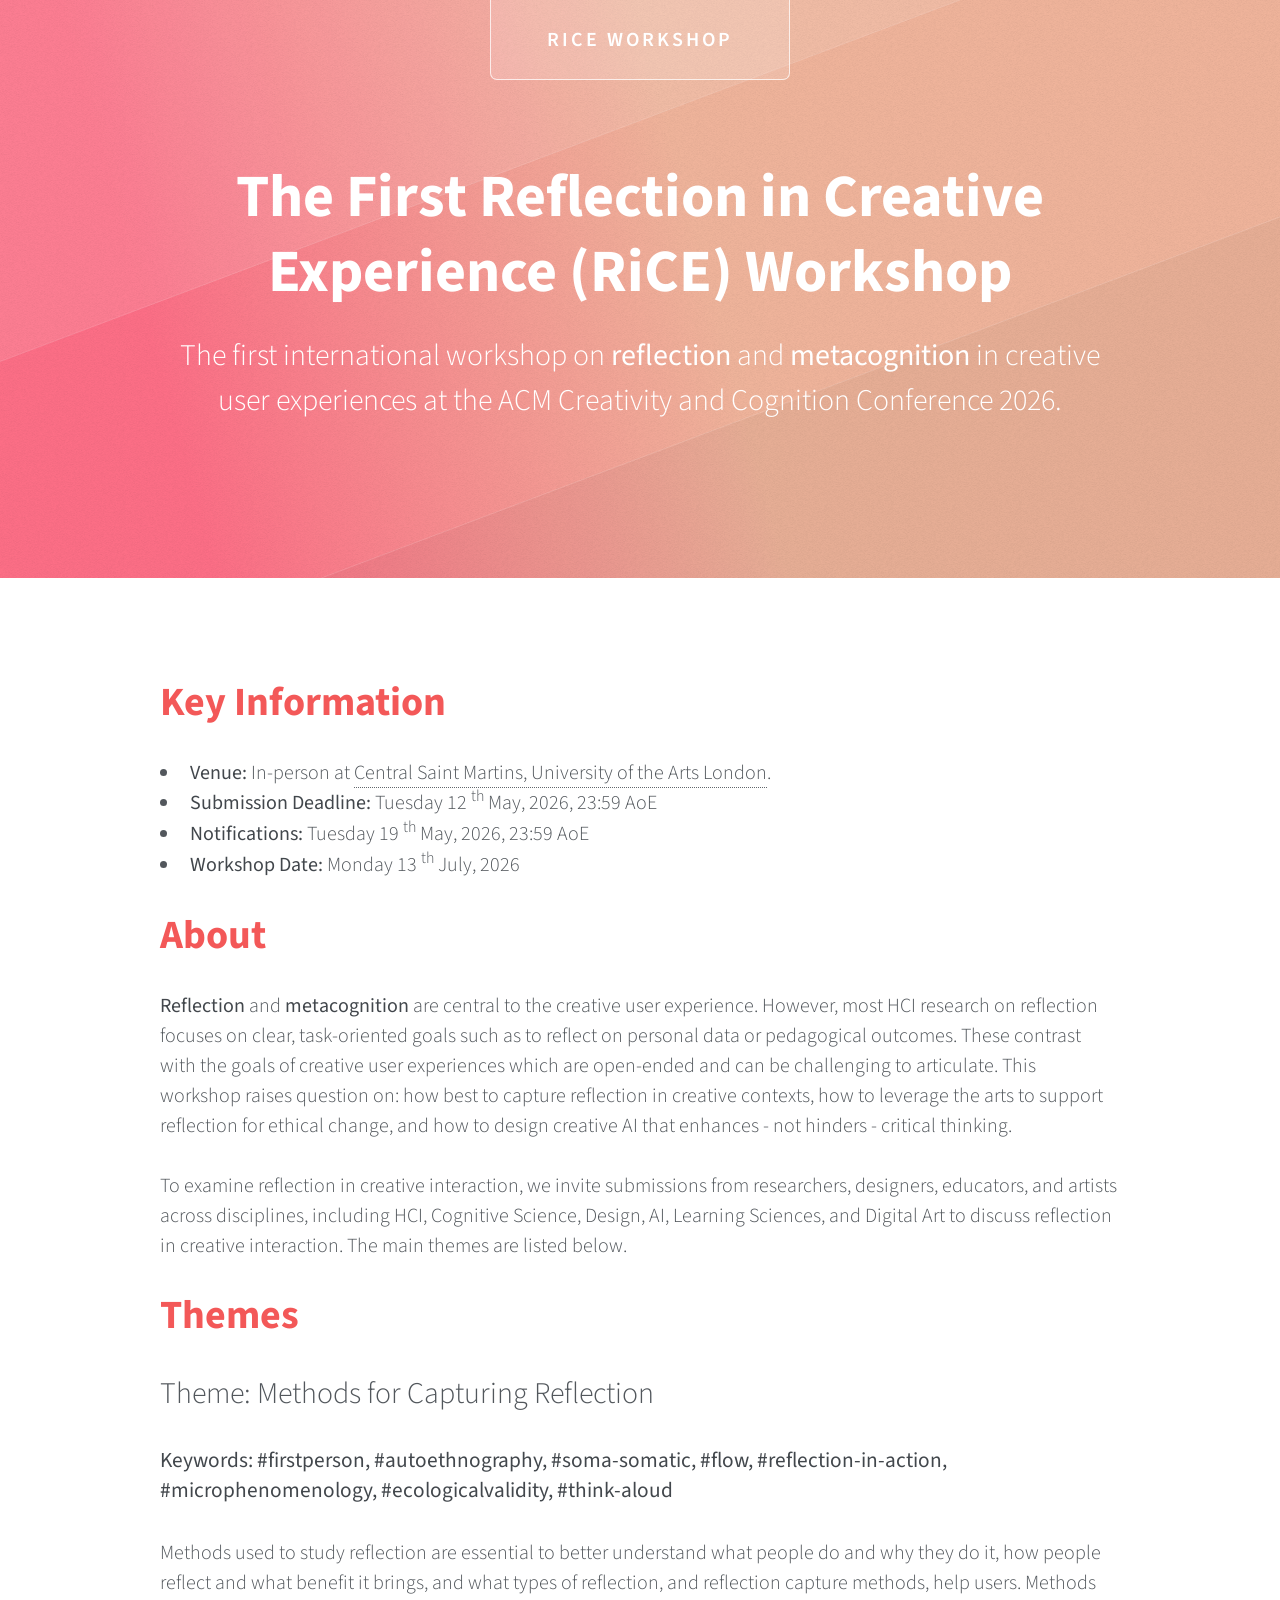
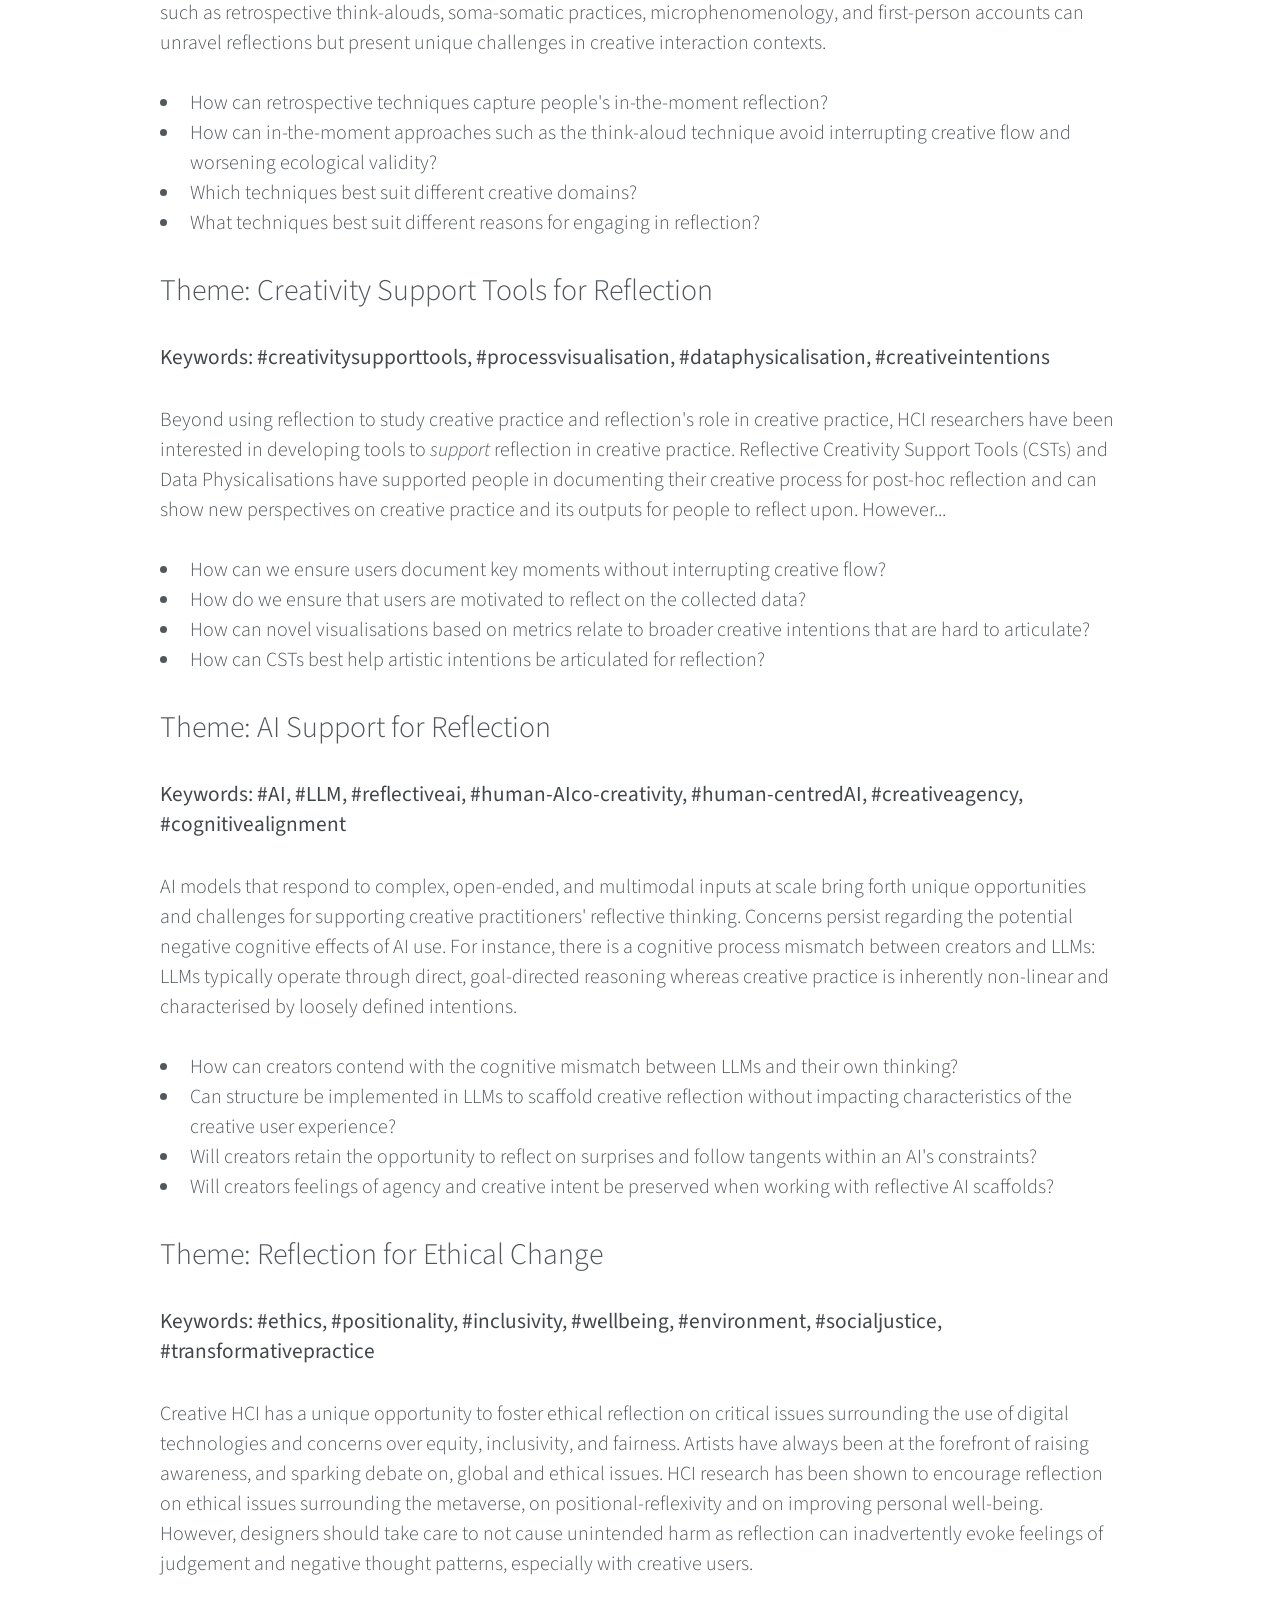
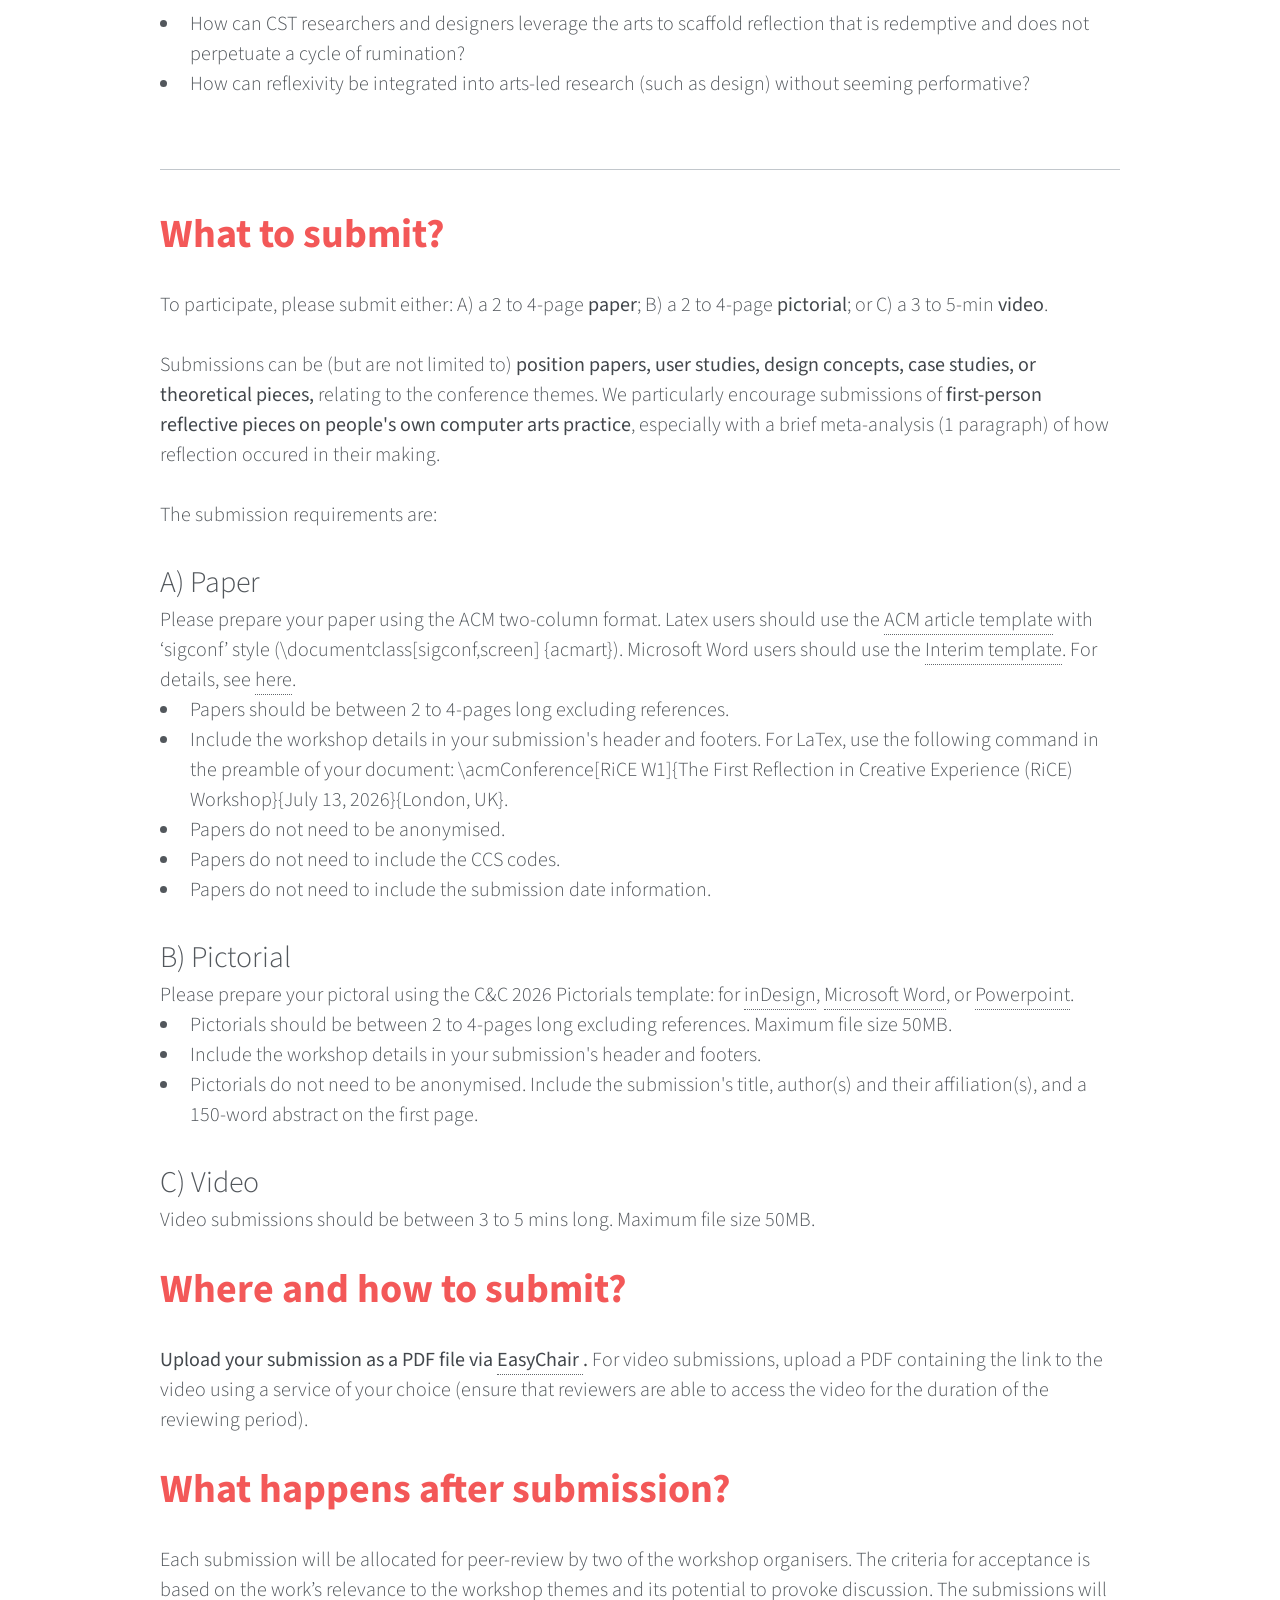
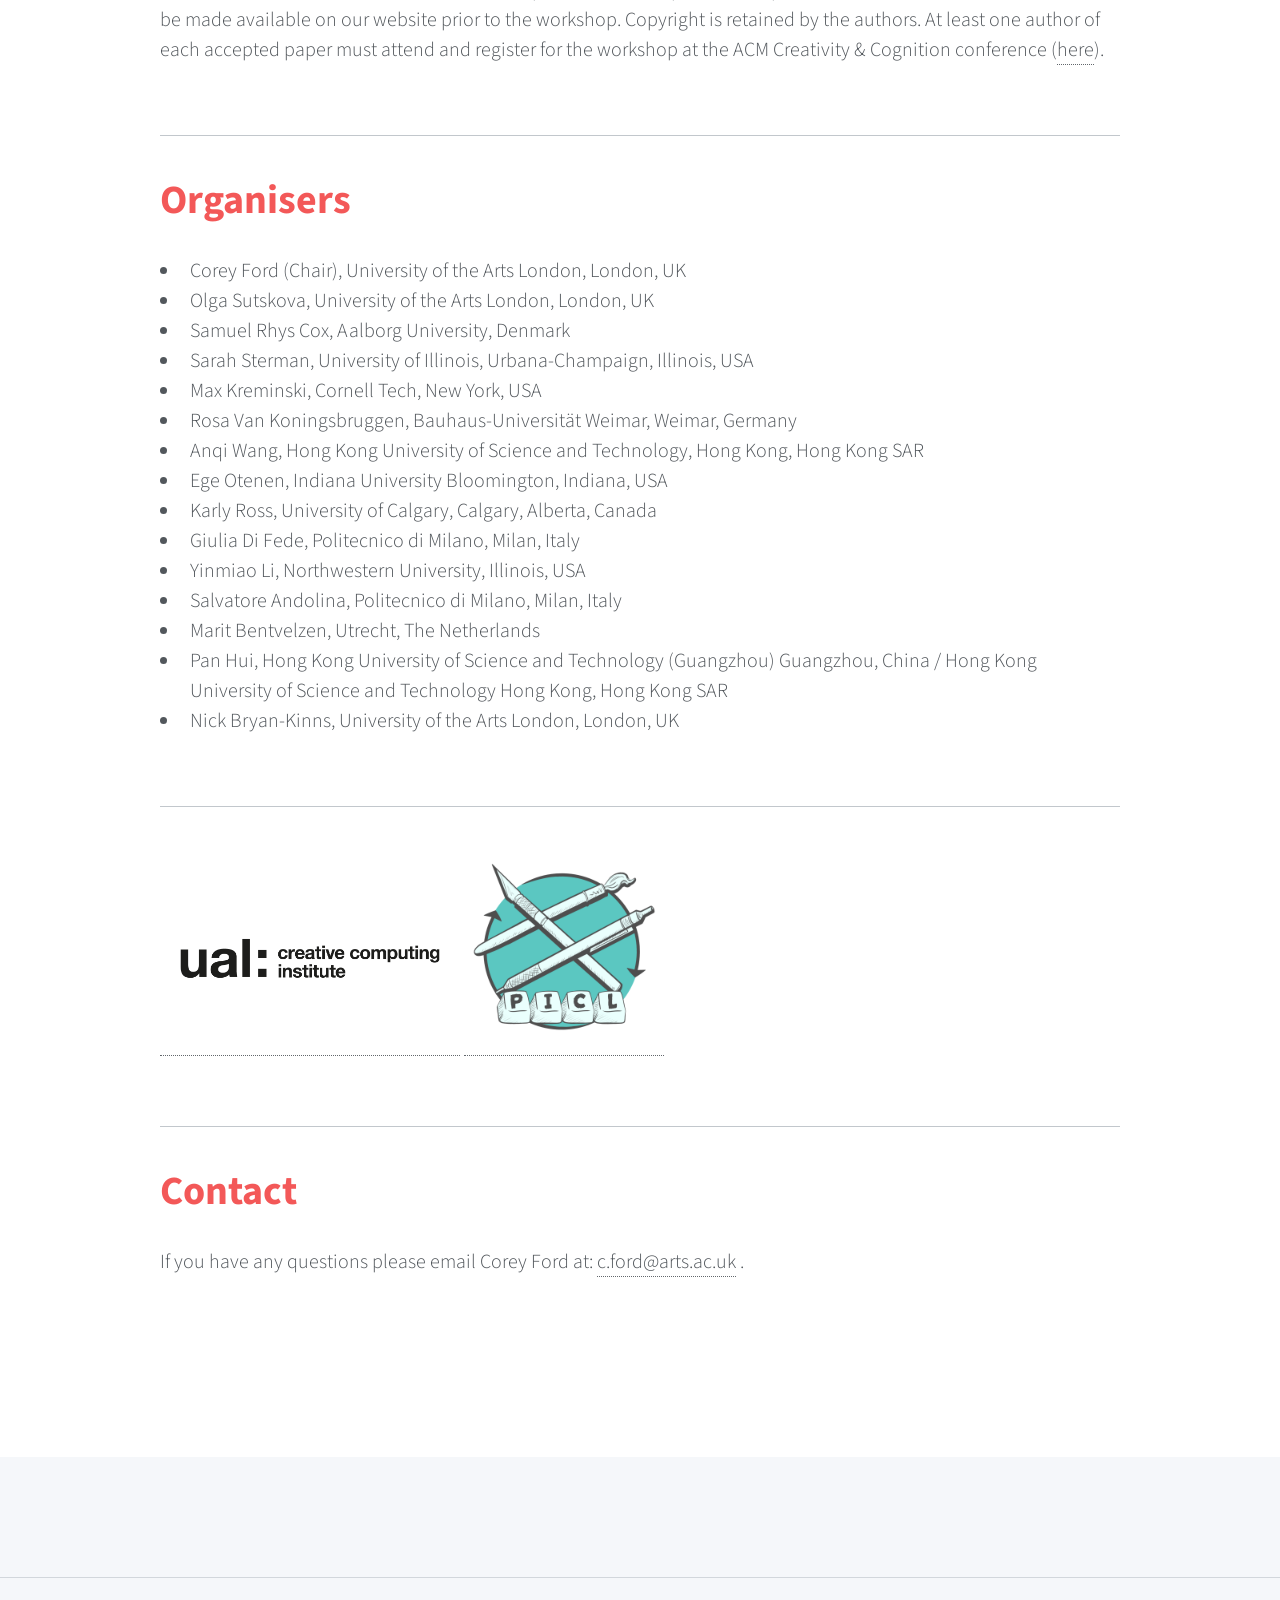
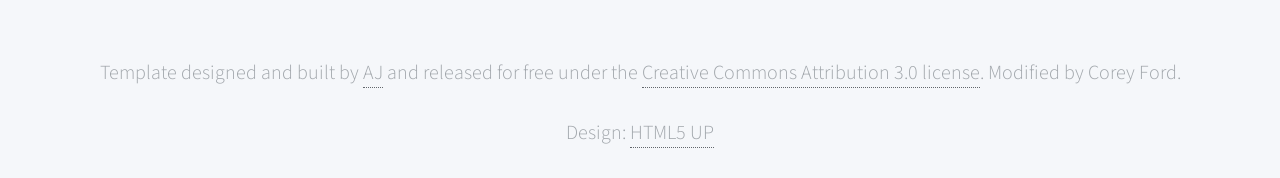
==== index.html @ a646d19f "ADD: Links to the logos" ====
<!DOCTYPE HTML>
<!--
   Telephasic by HTML5 UP
   html5up.net | @ajlkn
   Free for personal and commercial use under the CCA 3.0 license (html5up.net/license)
   -->
<html>
  <head>
    <title>RiCE Workshop 🤔</title>
    <meta charset="utf-8" />
    <meta name="viewport" content="width=device-width, initial-scale=1, user-scalable=no" />
    <link rel="stylesheet" href="assets/css/main.css" />
  </head>
  <body class="homepage is-preload">
    <div id="page-wrapper">
      <!-- Header -->
      <div id="header-wrapper">
        <div id="header" class="container">
          <!-- Logo -->
          <h1 id="logo">
            <a href="index.html">RiCE Workshop</a>
          </h1>
          <!-- Nav -->
          <nav id="nav">
            <!-- could put a ul in this -->
          </nav>
        </div>

        <!-- Hero -->
        <section id="hero" class="container">
          <header>
            <h2>The First Reflection in Creative Experience (RiCE) Workshop </h2>
            <p style="color: white;"> The first international workshop on <b style="color: white;">reflection</b> and <b style="color: white;">metacognition</b> in creative user experiences at the ACM Creativity and Cognition Conference 2026. </p>
          </header>
        </section>
      </div>

      <!-- Main -->
      <div class="wrapper">
        <div class="container" id="main">
          <!-- Content -->
          <article id="content">

            <!-- Key Information -->
            <header>
              <h2 style="font-weight: bold; color: #f35858;">Key Information</h2>
            </header>
            <p>
            <ul>
              <li>
                <b>Venue:</b> In-person at <a href="https://cc.acm.org/2026/venue/">Central Saint Martins, University of the Arts London</a>.
              </li>
              <li>
                <b>Submission Deadline:</b> Tuesday 12 <sup>th</sup> May, 2026, 23:59 AoE
              </li>
              <li>
                <b>Notifications:</b> Tuesday 19 <sup>th</sup> May, 2026, 23:59 AoE
              </li>
              <li>
                <b>Workshop Date:</b> Monday 13 <sup>th</sup> July, 2026
              </li>
            </ul>
            <!-- * Submission Deadline Thursday 1<sup>th</sup> May, 2025, 23:59 AoE -->
            <!-- * **Notifications:** Thursday 22<sup>nd</sup> May, 2025, 23:59 AoE -->
            <!-- * **Workshop Date:**  Monday 23<sup>rd</sup> June, 2025 -->
            </p>


            <!-- About -->
            <header>
              <h2 style="font-weight: bold; color: #f35858;">About</h2>
            </header>
            <p>
              <b>Reflection</b> and <b>metacognition</b> are central to the creative user experience. However, most HCI research on reflection focuses on clear, task-oriented goals such as to reflect on personal data or pedagogical outcomes. These contrast with the goals of creative user experiences which are open-ended and can be challenging to articulate. This workshop raises question on: how best to capture reflection in creative contexts, how to leverage the arts to support reflection for ethical change, and how to design creative AI that enhances - not hinders - critical thinking. 

              </br>
              </br> 

              To examine reflection in creative interaction, we invite submissions from researchers, designers, educators, and artists across disciplines, including HCI, Cognitive Science, Design, AI, Learning Sciences, and Digital Art to discuss reflection in creative interaction. The main themes are listed below.
              <!-- <ul><li>Methods for Capturing Reflection</li><li>Creativity Support Tools for Reflection</li><li>AI support for Reflection</li><li>Reflection for Ethical Change</li></ul> -->
            </p>



            <!-- Themes -->
            <header>
              <h2 style="font-weight: bold; color: #f35858;">Themes</h2>
            </header>
            <header>
              <h3>Theme: Methods for Capturing Reflection</h3>
            </header>
            <p style="font-size: 16pt">
                <b>Keywords: #firstperson, #autoethnography, #soma-somatic, #flow, #reflection-in-action, #microphenomenology, #ecologicalvalidity, #think-aloud </b>
            </p>
            </ul>
            <p> Methods used to study reflection are essential to better understand what people do and why they do it, how people reflect and what benefit it brings, and what types of reflection, and reflection capture methods, help users. Methods such as retrospective think-alouds, soma-somatic practices, microphenomenology, and first-person accounts can unravel reflections but present unique challenges in creative interaction contexts. 
            <ul>
               <li>How can retrospective techniques capture people's in-the-moment reflection?</li>
               <li>How can in-the-moment approaches such as the think-aloud technique avoid interrupting creative flow and worsening ecological validity?</li>
               <li>Which techniques best suit different creative domains? </li>
               <li>What techniques best suit different reasons for engaging in reflection? </li>
            </ul> 
            </p>


            <header>
              <h3>Theme: Creativity Support Tools for Reflection</h3>
            </header>
            <p style="font-size: 16pt">
                <b>Keywords: #creativitysupporttools, #processvisualisation, #dataphysicalisation, #creativeintentions </b>
            </p>
            <p> Beyond using reflection to study creative practice and reflection's role in creative practice, HCI researchers have been interested in developing tools to <i>support</i> reflection in creative practice. Reflective Creativity Support Tools (CSTs) and Data Physicalisations have supported people in documenting their creative process for post-hoc reflection and can show new perspectives on creative practice and its outputs for people to reflect upon. However... 
            <ul>
               <li>How can we ensure users document key moments without interrupting creative flow? </li>
               <li>How do we ensure that users are motivated to reflect on the collected data?</li>
               <li>How can novel visualisations based on metrics relate to broader creative intentions that are hard to articulate?</li>
               <li>How can CSTs best help artistic intentions be articulated for reflection?</li>
            </ul>
            </p>

            <header>
              <h3>Theme: AI Support for Reflection</h3>
            </header>
            <p style="font-size: 16pt">
                <b>Keywords: #AI, #LLM, #reflectiveai, #human-AIco-creativity, #human-centredAI, #creativeagency, #cognitivealignment </b>
            </p>
            <p> AI models that respond to complex, open-ended, and multimodal inputs at scale bring forth unique opportunities and challenges for supporting creative practitioners' reflective thinking. Concerns persist regarding the potential negative cognitive effects of AI use. For instance, there is a cognitive process mismatch between creators and LLMs: LLMs typically operate through direct, goal-directed reasoning whereas creative practice is inherently non-linear and characterised by loosely defined intentions. 
               <ul>
                  <li>How can creators contend with the cognitive mismatch between LLMs and their own thinking? </li>
                  <li>Can structure be implemented in LLMs to scaffold creative reflection without impacting characteristics of the creative user experience?</li> 
                  <li>Will creators retain the opportunity to reflect on surprises and follow tangents within an AI's constraints?</li> 
                  <li>Will creators feelings of agency and creative intent be preserved when working with reflective AI scaffolds? </li>
               </ul></p>


            <header>
              <h3>Theme: Reflection for Ethical Change</h3>
            </header>
            <p style="font-size: 16pt">
                <b>Keywords: #ethics, #positionality, #inclusivity, #wellbeing, #environment, #socialjustice, #transformativepractice</b>
            </p>
            <p> Creative HCI has a unique opportunity to foster ethical reflection on critical issues surrounding the use of digital technologies and concerns over equity, inclusivity, and fairness. Artists have always been at the forefront of raising awareness, and sparking debate on, global and ethical issues. HCI research has been shown to encourage reflection on ethical issues surrounding the metaverse, on positional-reflexivity and on improving personal well-being. However, designers should take care to not cause unintended harm as reflection can inadvertently evoke feelings of judgement and negative thought patterns, especially with creative users. 
               <!-- The development of artistic identity involves self-reflection on individual qualities that are deeply personal and can involve revisiting uncomfortable memories.  -->
            <ul>
               <li>How can CST researchers and designers leverage the arts to scaffold reflection that is redemptive and does not perpetuate a cycle of rumination?</li> 
               <li>How can reflexivity be integrated into arts-led research (such as design) without seeming performative? </li>
            </ul>
            </p>


            <br> <hr> <br>

            <!-- What to submit? -->
            <header>
              <h2 style="font-weight: bold; color: #f35858;">What to submit?</h2>
            </header>
            <p> To participate, please submit either: A) a 2 to 4-page <b>paper</b>; B) a 2 to 4-page <b>pictorial</b>; or C) a 3 to 5-min <b>video</b>. </br></br>

            Submissions can be (but are not limited to) <b>position papers, user studies, design concepts, case studies, or theoretical pieces,</b> relating to the conference themes. We particularly encourage submissions of <b>first-person reflective pieces on people's own computer arts practice</b>, especially with a brief meta-analysis (1 paragraph) of how reflection occured in their making. </br>
            
            </br> The submission requirements are:

            <h3>A) Paper</h3> Please prepare your paper using the ACM two-column format. Latex users should use the <a href="https://portalparts.acm.org/hippo/latex_templates/acmart-primary.zip">ACM article template</a> with ‘sigconf’ style (\documentclass[sigconf,screen] {acmart}). Microsoft Word users should use the <a href="https://www.acm.org/binaries/content/assets/publications/word_style/interim-template-style/interim-layout.docx">Interim template</a>. For details, see <a href="https://www.acm.org/publications/proceedings-template">here</a>. <ul>
              <li>Papers should be between 2 to 4-pages long excluding references.
              <li>Include the workshop details in your submission's header and footers. For LaTex, use the following command in the preamble of your document: \acmConference[RiCE W1]{The First Reflection in Creative Experience (RiCE) Workshop}{July 13, 2026}{London, UK}.</li>
              <li>Papers do not need to be anonymised.</li>
              <li>Papers do not need to include the CCS codes.</li>
              <li>Papers do not need to include the submission date information.</li>
            </ul>
            </p>
            <p>
            <h3>B) Pictorial</h3> Please prepare your pictoral using the C&C 2026 Pictorials template: for <a href="https://cc.acm.org/2026/wp-content/uploads/2025/10/ACM_CC_Pictorials_inDesign_template_2026.zip">inDesign</a>, <a href="https://cc.acm.org/2026/wp-content/uploads/2025/10/ACM_CC_2026_Pictorials_WORD_Template.docx">Microsoft Word</a>, or <a href="https://cc.acm.org/2026/wp-content/uploads/2025/10/ACM_CC_2026_Pictorials_PowerPoint_Template.pptx">Powerpoint</a>. <ul>
              <li>Pictorials should be between 2 to 4-pages long excluding references. Maximum file size 50MB.</li>
              <li>Include the workshop details in your submission's header and footers.
              <li>Pictorials do not need to be anonymised. Include the submission's title, author(s) and their affiliation(s), and a 150-word abstract on the first page.</li>
            </ul>
            </p>
            <p>
            <h3>C) Video</h3> Video submissions should be between 3 to 5 mins long. Maximum file size 50MB. </p>
            

            <!-- Where to submit? -->
            <header>
              <h2 style="font-weight: bold; color: #f35858;">Where and how to submit?</h2>
            </header>
            <p> <b>Upload your submission as a PDF file via <a href="https://easychair.org/my2/conference?conf=rice2026"> EasyChair </a>.</b> For video submissions, upload a PDF containing the link to the video using a service of your choice (ensure that reviewers are able to access the video for the duration of the reviewing period). </p>


            <!-- After submission -->
            <header>
              <h2 style="font-weight: bold; color: #f35858;">What happens after submission?</h2>
            </header>
            <p> Each submission will be allocated for peer-review by two of the workshop organisers. The criteria for acceptance is based on the work’s relevance to the workshop themes and its potential to provoke discussion. The submissions will be made available on our website prior to the workshop. Copyright is retained by the authors. At least one author of each accepted paper must attend and register for the workshop at the ACM Creativity & Cognition conference (<a href="https://cc.acm.org/2026/registration/">here</a>). </p>
            
            <br> <hr> <br>

            <!-- Organisers -->
            <header>
              <h2 style="font-weight: bold; color: #f35858;">Organisers</h2>
            </header>
            <p>
            <p>
            <ul>
              <li>Corey Ford (Chair), University of the Arts London, London, UK</li>
              <li>Olga Sutskova, University of the Arts London, London, UK</li>
              <li>Samuel Rhys Cox, Aalborg University, Denmark</li>
              <li>Sarah Sterman, University of Illinois, Urbana-Champaign, Illinois, USA</li>
              <li>Max Kreminski, Cornell Tech, New York, USA</li>
              <li>Rosa Van Koningsbruggen, Bauhaus-Universität Weimar, Weimar, Germany </li>
              <li>Anqi Wang, Hong Kong University of Science and Technology, Hong Kong, Hong Kong SAR</li>
              <li>Ege Otenen, Indiana University Bloomington, Indiana, USA</li>
              <li>Karly Ross, University of Calgary, Calgary, Alberta, Canada</li>
              <li>Giulia Di Fede, Politecnico di Milano, Milan, Italy</li>
              <li>Yinmiao Li, Northwestern University, Illinois, USA</li>
              <li>Salvatore Andolina, Politecnico di Milano, Milan, Italy</li>
              <li>Marit Bentvelzen, Utrecht, The Netherlands</li>
              <li>Pan Hui, Hong Kong University of Science and Technology (Guangzhou) Guangzhou, China / Hong Kong University of Science and Technology Hong Kong, Hong Kong SAR </li>
              <li>Nick Bryan-Kinns, University of the Arts London, London, UK</li>
            </ul>
            </p>
            </p>


            <br> <hr> <br>

            <p>
               <a href="https://www.arts.ac.uk/creative-computing-institute"><img src="images/logos/ccilogo.png" alt="CCI Logo" style="width:300px;"></a>
               <a href="https://creativity.web.illinois.edu/"><img src="images/logos/picllogo.png" alt="PICL Logo" style="width:200px;"></a>
            </p>


            <br> <hr> <br>

            <!-- Contact-->
            <header>
              <h2 style="font-weight: bold; color: #f35858;">Contact</h2>
            </header>
            <p> If you have any questions please email Corey Ford at: <a href="mailto:c.ford@arts.ac.uk">c.ford@arts.ac.uk</a> . </p>
          </article>
        </div>
      </div>

      <!-- Footer -->
      <div id="copyright">
        <p>Template designed and built by <a href="http://twitter.com/ajlkn">AJ</a> and released for free under the <a href="http://html5up.net/license">Creative Commons Attribution 3.0 license</a>. Modified by Corey Ford. </p>
      
         <p>Design: <a href="http://html5up.net">HTML5 UP</p>
      </div>
      <!-- Scripts -->
      <script src="assets/js/jquery.min.js"></script>
      <script src="assets/js/jquery.dropotron.min.js"></script>
      <script src="assets/js/browser.min.js"></script>
      <script src="assets/js/breakpoints.min.js"></script>
      <script src="assets/js/util.js"></script>
      <script src="assets/js/main.js"></script>
  </body>
</html>
---- assets/css/main.css ----
@import url("fontawesome-all.min.css");
@import url("https://fonts.googleapis.com/css?family=Source+Sans+Pro:300,300italic,400,400italic,600");

/*
	Telephasic by HTML5 UP
	html5up.net | @ajlkn
	Free for personal and commercial use under the CCA 3.0 license (html5up.net/license)
*/

html, body, div, span, applet, object,
iframe, h1, h2, h3, h4, h5, h6, p, blockquote,
pre, a, abbr, acronym, address, big, cite,
code, del, dfn, em, img, ins, kbd, q, s, samp,
small, strike, strong, sub, sup, tt, var, b,
u, i, center, dl, dt, dd, ol, ul, li, fieldset,
form, label, legend, table, caption, tbody,
tfoot, thead, tr, th, td, article, aside,
canvas, details, embed, figure, figcaption,
footer, header, hgroup, menu, nav, output, ruby,
section, summary, time, mark, audio, video {
	margin: 0;
	padding: 0;
	border: 0;
	font-size: 100%;
	font: inherit;
	vertical-align: baseline;}

article, aside, details, figcaption, figure,
footer, header, hgroup, menu, nav, section {
	display: block;}

body {
	line-height: 1;
}

ol, ul {
	list-style: none;
}

blockquote, q {
	quotes: none;
}

	blockquote:before, blockquote:after, q:before, q:after {
		content: '';
		content: none;
	}

table {
	border-collapse: collapse;
	border-spacing: 0;
}

body {
	-webkit-text-size-adjust: none;
}

mark {
	background-color: transparent;
	color: inherit;
}

input::-moz-focus-inner {
	border: 0;
	padding: 0;
}

input, select, textarea {
	-moz-appearance: none;
	-webkit-appearance: none;
	-ms-appearance: none;
	appearance: none;
}

/* Basic */

	@-ms-viewport {
		width: device-width;
	}

	html {
		box-sizing: border-box;
	}

	*, *:before, *:after {
		box-sizing: inherit;
	}

	body {
		background: #f5f7fa;
		font-family: 'Source Sans Pro', sans-serif;
		font-weight: 300;
		color: #52575c;
		line-height: 1.75em;
		font-size: 14pt;
	}

		body.is-preload *, body.is-preload *:before, body.is-preload *:after {
			-moz-animation: none !important;
			-webkit-animation: none !important;
			-ms-animation: none !important;
			animation: none !important;
			-moz-transition: none !important;
			-webkit-transition: none !important;
			-ms-transition: none !important;
			transition: none !important;
		}

	input, textarea, select {
		font-family: 'Source Sans Pro', sans-serif;
		font-weight: 300;
		color: #52575c;
		line-height: 1.75em;
		font-size: 15pt;
	}

	h1, h2, h3, h4, h5, h6 {
		font-weight: 300;
		color: #52575c;
	}

	h1 a, h2 a, h3 a, h4 a, h5 a, h6 a {
		color: inherit;
		text-decoration: none;
	}

	h2 {
		font-size: 2em;
		line-height: 1.25em;
	}

	h3 {
		font-size: 1.5em;
		line-height: 1.5em;
	}

	a {
		-moz-transition: color 0.25s ease-in-out, border-color 0.25s ease-in-out, background-color 0.25s ease-in-out;
		-webkit-transition: color 0.25s ease-in-out, border-color 0.25s ease-in-out, background-color 0.25s ease-in-out;
		-ms-transition: color 0.25s ease-in-out, border-color 0.25s ease-in-out, background-color 0.25s ease-in-out;
		transition: color 0.25s ease-in-out, border-color 0.25s ease-in-out, background-color 0.25s ease-in-out;
		color: inherit;
		text-decoration: none;
		border-bottom: dotted 1px #62676c;
	}

		a:hover {
			color: #f35858;
			border-bottom-color: rgba(255, 255, 255, 0);
		}

	strong, b {
		font-weight: 400;
		color: #42474c;
	}

	em, i {
		font-style: italic;
	}

	sub {
		position: relative;
		top: 0.5em;
		font-size: 0.8em;
	}

	sup {
		position: relative;
		top: -0.5em;
		font-size: 0.8em;
	}

	hr {
		border: 0;
		border-top: solid 1px #c2c7cc;
	}

	blockquote {
		border-left: solid 0.5em #c2c7cc;
		padding: 1em 0 1em 2em;
		font-style: italic;
	}

	p, ul, ol, dl, table {
		margin-bottom: 1.5em;
	}

	br.clear {
		clear: both;
	}

	.features {
		margin-bottom: 1.5em;
	}

	.feature {
		text-align: center;
	}

/* Sections/Article */

	section, article {
		margin-bottom: 3em;
	}

	section > :last-child,
	article > :last-child,
	section:last-child,
	article:last-child {
		margin-bottom: 0;
	}

	.row > section, .row > article {
		margin-bottom: 0;
	}

	header {
		margin-bottom: 1.5em;
	}

		header > p {
			display: block;
			color: #f35858;
			padding: 0.75em 0 1em 0;
			font-size: 1.5em;
			line-height: 1.5em;
		}

		header.major {
			text-align: center;
		}

/* Container */

	.container {
		margin: 0 auto;
		max-width: 100%;
		width: 1200px;
	}

		@media screen and (max-width: 1280px) {

			.container {
				width: 960px;
			}

		}

		@media screen and (max-width: 1080px) {

			.container {
				width: 100%;
			}

		}

		@media screen and (max-width: 820px) {

			.container {
				width: 100%;
			}

		}

		@media screen and (max-width: 736px) {

			.container {
				width: 100%;
			}

		}

		@media screen and (max-width: 480px) {

			.container {
				width: 100%;
			}

		}

/* Row */

	.row {
		display: flex;
		flex-wrap: wrap;
		box-sizing: border-box;
		align-items: stretch;
	}

		.row > * {
			box-sizing: border-box;
		}

		.row.gtr-uniform > * > :last-child {
			margin-bottom: 0;
		}

		.row.aln-left {
			justify-content: flex-start;
		}

		.row.aln-center {
			justify-content: center;
		}

		.row.aln-right {
			justify-content: flex-end;
		}

		.row.aln-top {
			align-items: flex-start;
		}

		.row.aln-middle {
			align-items: center;
		}

		.row.aln-bottom {
			align-items: flex-end;
		}

		.row > .imp {
			order: -1;
		}

		.row > .col-1 {
			width: 8.33333%;
		}

		.row > .off-1 {
			margin-left: 8.33333%;
		}

		.row > .col-2 {
			width: 16.66667%;
		}

		.row > .off-2 {
			margin-left: 16.66667%;
		}

		.row > .col-3 {
			width: 25%;
		}

		.row > .off-3 {
			margin-left: 25%;
		}

		.row > .col-4 {
			width: 33.33333%;
		}

		.row > .off-4 {
			margin-left: 33.33333%;
		}

		.row > .col-5 {
			width: 41.66667%;
		}

		.row > .off-5 {
			margin-left: 41.66667%;
		}

		.row > .col-6 {
			width: 50%;
		}

		.row > .off-6 {
			margin-left: 50%;
		}

		.row > .col-7 {
			width: 58.33333%;
		}

		.row > .off-7 {
			margin-left: 58.33333%;
		}

		.row > .col-8 {
			width: 66.66667%;
		}

		.row > .off-8 {
			margin-left: 66.66667%;
		}

		.row > .col-9 {
			width: 75%;
		}

		.row > .off-9 {
			margin-left: 75%;
		}

		.row > .col-10 {
			width: 83.33333%;
		}

		.row > .off-10 {
			margin-left: 83.33333%;
		}

		.row > .col-11 {
			width: 91.66667%;
		}

		.row > .off-11 {
			margin-left: 91.66667%;
		}

		.row > .col-12 {
			width: 100%;
		}

		.row > .off-12 {
			margin-left: 100%;
		}

		.row.gtr-0 {
			margin-top: 0px;
			margin-left: 0px;
		}

			.row.gtr-0 > * {
				padding: 0px 0 0 0px;
			}

			.row.gtr-0.gtr-uniform {
				margin-top: 0px;
			}

				.row.gtr-0.gtr-uniform > * {
					padding-top: 0px;
				}

		.row.gtr-25 {
			margin-top: -12.5px;
			margin-left: -12.5px;
		}

			.row.gtr-25 > * {
				padding: 12.5px 0 0 12.5px;
			}

			.row.gtr-25.gtr-uniform {
				margin-top: -12.5px;
			}

				.row.gtr-25.gtr-uniform > * {
					padding-top: 12.5px;
				}

		.row.gtr-50 {
			margin-top: -25px;
			margin-left: -25px;
		}

			.row.gtr-50 > * {
				padding: 25px 0 0 25px;
			}

			.row.gtr-50.gtr-uniform {
				margin-top: -25px;
			}

				.row.gtr-50.gtr-uniform > * {
					padding-top: 25px;
				}

		.row {
			margin-top: -50px;
			margin-left: -50px;
		}

			.row > * {
				padding: 50px 0 0 50px;
			}

			.row.gtr-uniform {
				margin-top: -50px;
			}

				.row.gtr-uniform > * {
					padding-top: 50px;
				}

		.row.gtr-150 {
			margin-top: -75px;
			margin-left: -75px;
		}

			.row.gtr-150 > * {
				padding: 75px 0 0 75px;
			}

			.row.gtr-150.gtr-uniform {
				margin-top: -75px;
			}

				.row.gtr-150.gtr-uniform > * {
					padding-top: 75px;
				}

		.row.gtr-200 {
			margin-top: -100px;
			margin-left: -100px;
		}

			.row.gtr-200 > * {
				padding: 100px 0 0 100px;
			}

			.row.gtr-200.gtr-uniform {
				margin-top: -100px;
			}

				.row.gtr-200.gtr-uniform > * {
					padding-top: 100px;
				}

		@media screen and (max-width: 1280px) {

			.row {
				display: flex;
				flex-wrap: wrap;
				box-sizing: border-box;
				align-items: stretch;
			}

				.row > * {
					box-sizing: border-box;
				}

				.row.gtr-uniform > * > :last-child {
					margin-bottom: 0;
				}

				.row.aln-left {
					justify-content: flex-start;
				}

				.row.aln-center {
					justify-content: center;
				}

				.row.aln-right {
					justify-content: flex-end;
				}

				.row.aln-top {
					align-items: flex-start;
				}

				.row.aln-middle {
					align-items: center;
				}

				.row.aln-bottom {
					align-items: flex-end;
				}

				.row > .imp-normal {
					order: -1;
				}

				.row > .col-1-normal {
					width: 8.33333%;
				}

				.row > .off-1-normal {
					margin-left: 8.33333%;
				}

				.row > .col-2-normal {
					width: 16.66667%;
				}

				.row > .off-2-normal {
					margin-left: 16.66667%;
				}

				.row > .col-3-normal {
					width: 25%;
				}

				.row > .off-3-normal {
					margin-left: 25%;
				}

				.row > .col-4-normal {
					width: 33.33333%;
				}

				.row > .off-4-normal {
					margin-left: 33.33333%;
				}

				.row > .col-5-normal {
					width: 41.66667%;
				}

				.row > .off-5-normal {
					margin-left: 41.66667%;
				}

				.row > .col-6-normal {
					width: 50%;
				}

				.row > .off-6-normal {
					margin-left: 50%;
				}

				.row > .col-7-normal {
					width: 58.33333%;
				}

				.row > .off-7-normal {
					margin-left: 58.33333%;
				}

				.row > .col-8-normal {
					width: 66.66667%;
				}

				.row > .off-8-normal {
					margin-left: 66.66667%;
				}

				.row > .col-9-normal {
					width: 75%;
				}

				.row > .off-9-normal {
					margin-left: 75%;
				}

				.row > .col-10-normal {
					width: 83.33333%;
				}

				.row > .off-10-normal {
					margin-left: 83.33333%;
				}

				.row > .col-11-normal {
					width: 91.66667%;
				}

				.row > .off-11-normal {
					margin-left: 91.66667%;
				}

				.row > .col-12-normal {
					width: 100%;
				}

				.row > .off-12-normal {
					margin-left: 100%;
				}

				.row.gtr-0 {
					margin-top: 0px;
					margin-left: 0px;
				}

					.row.gtr-0 > * {
						padding: 0px 0 0 0px;
					}

					.row.gtr-0.gtr-uniform {
						margin-top: 0px;
					}

						.row.gtr-0.gtr-uniform > * {
							padding-top: 0px;
						}

				.row.gtr-25 {
					margin-top: -10px;
					margin-left: -10px;
				}

					.row.gtr-25 > * {
						padding: 10px 0 0 10px;
					}

					.row.gtr-25.gtr-uniform {
						margin-top: -10px;
					}

						.row.gtr-25.gtr-uniform > * {
							padding-top: 10px;
						}

				.row.gtr-50 {
					margin-top: -20px;
					margin-left: -20px;
				}

					.row.gtr-50 > * {
						padding: 20px 0 0 20px;
					}

					.row.gtr-50.gtr-uniform {
						margin-top: -20px;
					}

						.row.gtr-50.gtr-uniform > * {
							padding-top: 20px;
						}

				.row {
					margin-top: -40px;
					margin-left: -40px;
				}

					.row > * {
						padding: 40px 0 0 40px;
					}

					.row.gtr-uniform {
						margin-top: -40px;
					}

						.row.gtr-uniform > * {
							padding-top: 40px;
						}

				.row.gtr-150 {
					margin-top: -60px;
					margin-left: -60px;
				}

					.row.gtr-150 > * {
						padding: 60px 0 0 60px;
					}

					.row.gtr-150.gtr-uniform {
						margin-top: -60px;
					}

						.row.gtr-150.gtr-uniform > * {
							padding-top: 60px;
						}

				.row.gtr-200 {
					margin-top: -80px;
					margin-left: -80px;
				}

					.row.gtr-200 > * {
						padding: 80px 0 0 80px;
					}

					.row.gtr-200.gtr-uniform {
						margin-top: -80px;
					}

						.row.gtr-200.gtr-uniform > * {
							padding-top: 80px;
						}

		}

		@media screen and (max-width: 1080px) {

			.row {
				display: flex;
				flex-wrap: wrap;
				box-sizing: border-box;
				align-items: stretch;
			}

				.row > * {
					box-sizing: border-box;
				}

				.row.gtr-uniform > * > :last-child {
					margin-bottom: 0;
				}

				.row.aln-left {
					justify-content: flex-start;
				}

				.row.aln-center {
					justify-content: center;
				}

				.row.aln-right {
					justify-content: flex-end;
				}

				.row.aln-top {
					align-items: flex-start;
				}

				.row.aln-middle {
					align-items: center;
				}

				.row.aln-bottom {
					align-items: flex-end;
				}

				.row > .imp-narrow {
					order: -1;
				}

				.row > .col-1-narrow {
					width: 8.33333%;
				}

				.row > .off-1-narrow {
					margin-left: 8.33333%;
				}

				.row > .col-2-narrow {
					width: 16.66667%;
				}

				.row > .off-2-narrow {
					margin-left: 16.66667%;
				}

				.row > .col-3-narrow {
					width: 25%;
				}

				.row > .off-3-narrow {
					margin-left: 25%;
				}

				.row > .col-4-narrow {
					width: 33.33333%;
				}

				.row > .off-4-narrow {
					margin-left: 33.33333%;
				}

				.row > .col-5-narrow {
					width: 41.66667%;
				}

				.row > .off-5-narrow {
					margin-left: 41.66667%;
				}

				.row > .col-6-narrow {
					width: 50%;
				}

				.row > .off-6-narrow {
					margin-left: 50%;
				}

				.row > .col-7-narrow {
					width: 58.33333%;
				}

				.row > .off-7-narrow {
					margin-left: 58.33333%;
				}

				.row > .col-8-narrow {
					width: 66.66667%;
				}

				.row > .off-8-narrow {
					margin-left: 66.66667%;
				}

				.row > .col-9-narrow {
					width: 75%;
				}

				.row > .off-9-narrow {
					margin-left: 75%;
				}

				.row > .col-10-narrow {
					width: 83.33333%;
				}

				.row > .off-10-narrow {
					margin-left: 83.33333%;
				}

				.row > .col-11-narrow {
					width: 91.66667%;
				}

				.row > .off-11-narrow {
					margin-left: 91.66667%;
				}

				.row > .col-12-narrow {
					width: 100%;
				}

				.row > .off-12-narrow {
					margin-left: 100%;
				}

				.row.gtr-0 {
					margin-top: 0px;
					margin-left: 0px;
				}

					.row.gtr-0 > * {
						padding: 0px 0 0 0px;
					}

					.row.gtr-0.gtr-uniform {
						margin-top: 0px;
					}

						.row.gtr-0.gtr-uniform > * {
							padding-top: 0px;
						}

				.row.gtr-25 {
					margin-top: -10px;
					margin-left: -10px;
				}

					.row.gtr-25 > * {
						padding: 10px 0 0 10px;
					}

					.row.gtr-25.gtr-uniform {
						margin-top: -10px;
					}

						.row.gtr-25.gtr-uniform > * {
							padding-top: 10px;
						}

				.row.gtr-50 {
					margin-top: -20px;
					margin-left: -20px;
				}

					.row.gtr-50 > * {
						padding: 20px 0 0 20px;
					}

					.row.gtr-50.gtr-uniform {
						margin-top: -20px;
					}

						.row.gtr-50.gtr-uniform > * {
							padding-top: 20px;
						}

				.row {
					margin-top: -40px;
					margin-left: -40px;
				}

					.row > * {
						padding: 40px 0 0 40px;
					}

					.row.gtr-uniform {
						margin-top: -40px;
					}

						.row.gtr-uniform > * {
							padding-top: 40px;
						}

				.row.gtr-150 {
					margin-top: -60px;
					margin-left: -60px;
				}

					.row.gtr-150 > * {
						padding: 60px 0 0 60px;
					}

					.row.gtr-150.gtr-uniform {
						margin-top: -60px;
					}

						.row.gtr-150.gtr-uniform > * {
							padding-top: 60px;
						}

				.row.gtr-200 {
					margin-top: -80px;
					margin-left: -80px;
				}

					.row.gtr-200 > * {
						padding: 80px 0 0 80px;
					}

					.row.gtr-200.gtr-uniform {
						margin-top: -80px;
					}

						.row.gtr-200.gtr-uniform > * {
							padding-top: 80px;
						}

		}

		@media screen and (max-width: 820px) {

			.row {
				display: flex;
				flex-wrap: wrap;
				box-sizing: border-box;
				align-items: stretch;
			}

				.row > * {
					box-sizing: border-box;
				}

				.row.gtr-uniform > * > :last-child {
					margin-bottom: 0;
				}

				.row.aln-left {
					justify-content: flex-start;
				}

				.row.aln-center {
					justify-content: center;
				}

				.row.aln-right {
					justify-content: flex-end;
				}

				.row.aln-top {
					align-items: flex-start;
				}

				.row.aln-middle {
					align-items: center;
				}

				.row.aln-bottom {
					align-items: flex-end;
				}

				.row > .imp-narrower {
					order: -1;
				}

				.row > .col-1-narrower {
					width: 8.33333%;
				}

				.row > .off-1-narrower {
					margin-left: 8.33333%;
				}

				.row > .col-2-narrower {
					width: 16.66667%;
				}

				.row > .off-2-narrower {
					margin-left: 16.66667%;
				}

				.row > .col-3-narrower {
					width: 25%;
				}

				.row > .off-3-narrower {
					margin-left: 25%;
				}

				.row > .col-4-narrower {
					width: 33.33333%;
				}

				.row > .off-4-narrower {
					margin-left: 33.33333%;
				}

				.row > .col-5-narrower {
					width: 41.66667%;
				}

				.row > .off-5-narrower {
					margin-left: 41.66667%;
				}

				.row > .col-6-narrower {
					width: 50%;
				}

				.row > .off-6-narrower {
					margin-left: 50%;
				}

				.row > .col-7-narrower {
					width: 58.33333%;
				}

				.row > .off-7-narrower {
					margin-left: 58.33333%;
				}

				.row > .col-8-narrower {
					width: 66.66667%;
				}

				.row > .off-8-narrower {
					margin-left: 66.66667%;
				}

				.row > .col-9-narrower {
					width: 75%;
				}

				.row > .off-9-narrower {
					margin-left: 75%;
				}

				.row > .col-10-narrower {
					width: 83.33333%;
				}

				.row > .off-10-narrower {
					margin-left: 83.33333%;
				}

				.row > .col-11-narrower {
					width: 91.66667%;
				}

				.row > .off-11-narrower {
					margin-left: 91.66667%;
				}

				.row > .col-12-narrower {
					width: 100%;
				}

				.row > .off-12-narrower {
					margin-left: 100%;
				}

				.row.gtr-0 {
					margin-top: 0px;
					margin-left: 0px;
				}

					.row.gtr-0 > * {
						padding: 0px 0 0 0px;
					}

					.row.gtr-0.gtr-uniform {
						margin-top: 0px;
					}

						.row.gtr-0.gtr-uniform > * {
							padding-top: 0px;
						}

				.row.gtr-25 {
					margin-top: -7.5px;
					margin-left: -7.5px;
				}

					.row.gtr-25 > * {
						padding: 7.5px 0 0 7.5px;
					}

					.row.gtr-25.gtr-uniform {
						margin-top: -7.5px;
					}

						.row.gtr-25.gtr-uniform > * {
							padding-top: 7.5px;
						}

				.row.gtr-50 {
					margin-top: -15px;
					margin-left: -15px;
				}

					.row.gtr-50 > * {
						padding: 15px 0 0 15px;
					}

					.row.gtr-50.gtr-uniform {
						margin-top: -15px;
					}

						.row.gtr-50.gtr-uniform > * {
							padding-top: 15px;
						}

				.row {
					margin-top: -30px;
					margin-left: -30px;
				}

					.row > * {
						padding: 30px 0 0 30px;
					}

					.row.gtr-uniform {
						margin-top: -30px;
					}

						.row.gtr-uniform > * {
							padding-top: 30px;
						}

				.row.gtr-150 {
					margin-top: -45px;
					margin-left: -45px;
				}

					.row.gtr-150 > * {
						padding: 45px 0 0 45px;
					}

					.row.gtr-150.gtr-uniform {
						margin-top: -45px;
					}

						.row.gtr-150.gtr-uniform > * {
							padding-top: 45px;
						}

				.row.gtr-200 {
					margin-top: -60px;
					margin-left: -60px;
				}

					.row.gtr-200 > * {
						padding: 60px 0 0 60px;
					}

					.row.gtr-200.gtr-uniform {
						margin-top: -60px;
					}

						.row.gtr-200.gtr-uniform > * {
							padding-top: 60px;
						}

		}

		@media screen and (max-width: 736px) {

			.row {
				display: flex;
				flex-wrap: wrap;
				box-sizing: border-box;
				align-items: stretch;
			}

				.row > * {
					box-sizing: border-box;
				}

				.row.gtr-uniform > * > :last-child {
					margin-bottom: 0;
				}

				.row.aln-left {
					justify-content: flex-start;
				}

				.row.aln-center {
					justify-content: center;
				}

				.row.aln-right {
					justify-content: flex-end;
				}

				.row.aln-top {
					align-items: flex-start;
				}

				.row.aln-middle {
					align-items: center;
				}

				.row.aln-bottom {
					align-items: flex-end;
				}

				.row > .imp-mobile {
					order: -1;
				}

				.row > .col-1-mobile {
					width: 8.33333%;
				}

				.row > .off-1-mobile {
					margin-left: 8.33333%;
				}

				.row > .col-2-mobile {
					width: 16.66667%;
				}

				.row > .off-2-mobile {
					margin-left: 16.66667%;
				}

				.row > .col-3-mobile {
					width: 25%;
				}

				.row > .off-3-mobile {
					margin-left: 25%;
				}

				.row > .col-4-mobile {
					width: 33.33333%;
				}

				.row > .off-4-mobile {
					margin-left: 33.33333%;
				}

				.row > .col-5-mobile {
					width: 41.66667%;
				}

				.row > .off-5-mobile {
					margin-left: 41.66667%;
				}

				.row > .col-6-mobile {
					width: 50%;
				}

				.row > .off-6-mobile {
					margin-left: 50%;
				}

				.row > .col-7-mobile {
					width: 58.33333%;
				}

				.row > .off-7-mobile {
					margin-left: 58.33333%;
				}

				.row > .col-8-mobile {
					width: 66.66667%;
				}

				.row > .off-8-mobile {
					margin-left: 66.66667%;
				}

				.row > .col-9-mobile {
					width: 75%;
				}

				.row > .off-9-mobile {
					margin-left: 75%;
				}

				.row > .col-10-mobile {
					width: 83.33333%;
				}

				.row > .off-10-mobile {
					margin-left: 83.33333%;
				}

				.row > .col-11-mobile {
					width: 91.66667%;
				}

				.row > .off-11-mobile {
					margin-left: 91.66667%;
				}

				.row > .col-12-mobile {
					width: 100%;
				}

				.row > .off-12-mobile {
					margin-left: 100%;
				}

				.row.gtr-0 {
					margin-top: 0px;
					margin-left: 0px;
				}

					.row.gtr-0 > * {
						padding: 0px 0 0 0px;
					}

					.row.gtr-0.gtr-uniform {
						margin-top: 0px;
					}

						.row.gtr-0.gtr-uniform > * {
							padding-top: 0px;
						}

				.row.gtr-25 {
					margin-top: -5px;
					margin-left: -5px;
				}

					.row.gtr-25 > * {
						padding: 5px 0 0 5px;
					}

					.row.gtr-25.gtr-uniform {
						margin-top: -5px;
					}

						.row.gtr-25.gtr-uniform > * {
							padding-top: 5px;
						}

				.row.gtr-50 {
					margin-top: -10px;
					margin-left: -10px;
				}

					.row.gtr-50 > * {
						padding: 10px 0 0 10px;
					}

					.row.gtr-50.gtr-uniform {
						margin-top: -10px;
					}

						.row.gtr-50.gtr-uniform > * {
							padding-top: 10px;
						}

				.row {
					margin-top: -20px;
					margin-left: -20px;
				}

					.row > * {
						padding: 20px 0 0 20px;
					}

					.row.gtr-uniform {
						margin-top: -20px;
					}

						.row.gtr-uniform > * {
							padding-top: 20px;
						}

				.row.gtr-150 {
					margin-top: -30px;
					margin-left: -30px;
				}

					.row.gtr-150 > * {
						padding: 30px 0 0 30px;
					}

					.row.gtr-150.gtr-uniform {
						margin-top: -30px;
					}

						.row.gtr-150.gtr-uniform > * {
							padding-top: 30px;
						}

				.row.gtr-200 {
					margin-top: -40px;
					margin-left: -40px;
				}

					.row.gtr-200 > * {
						padding: 40px 0 0 40px;
					}

					.row.gtr-200.gtr-uniform {
						margin-top: -40px;
					}

						.row.gtr-200.gtr-uniform > * {
							padding-top: 40px;
						}

		}

		@media screen and (max-width: 480px) {

			.row {
				display: flex;
				flex-wrap: wrap;
				box-sizing: border-box;
				align-items: stretch;
			}

				.row > * {
					box-sizing: border-box;
				}

				.row.gtr-uniform > * > :last-child {
					margin-bottom: 0;
				}

				.row.aln-left {
					justify-content: flex-start;
				}

				.row.aln-center {
					justify-content: center;
				}

				.row.aln-right {
					justify-content: flex-end;
				}

				.row.aln-top {
					align-items: flex-start;
				}

				.row.aln-middle {
					align-items: center;
				}

				.row.aln-bottom {
					align-items: flex-end;
				}

				.row > .imp-mobilep {
					order: -1;
				}

				.row > .col-1-mobilep {
					width: 8.33333%;
				}

				.row > .off-1-mobilep {
					margin-left: 8.33333%;
				}

				.row > .col-2-mobilep {
					width: 16.66667%;
				}

				.row > .off-2-mobilep {
					margin-left: 16.66667%;
				}

				.row > .col-3-mobilep {
					width: 25%;
				}

				.row > .off-3-mobilep {
					margin-left: 25%;
				}

				.row > .col-4-mobilep {
					width: 33.33333%;
				}

				.row > .off-4-mobilep {
					margin-left: 33.33333%;
				}

				.row > .col-5-mobilep {
					width: 41.66667%;
				}

				.row > .off-5-mobilep {
					margin-left: 41.66667%;
				}

				.row > .col-6-mobilep {
					width: 50%;
				}

				.row > .off-6-mobilep {
					margin-left: 50%;
				}

				.row > .col-7-mobilep {
					width: 58.33333%;
				}

				.row > .off-7-mobilep {
					margin-left: 58.33333%;
				}

				.row > .col-8-mobilep {
					width: 66.66667%;
				}

				.row > .off-8-mobilep {
					margin-left: 66.66667%;
				}

				.row > .col-9-mobilep {
					width: 75%;
				}

				.row > .off-9-mobilep {
					margin-left: 75%;
				}

				.row > .col-10-mobilep {
					width: 83.33333%;
				}

				.row > .off-10-mobilep {
					margin-left: 83.33333%;
				}

				.row > .col-11-mobilep {
					width: 91.66667%;
				}

				.row > .off-11-mobilep {
					margin-left: 91.66667%;
				}

				.row > .col-12-mobilep {
					width: 100%;
				}

				.row > .off-12-mobilep {
					margin-left: 100%;
				}

				.row.gtr-0 {
					margin-top: 0px;
					margin-left: 0px;
				}

					.row.gtr-0 > * {
						padding: 0px 0 0 0px;
					}

					.row.gtr-0.gtr-uniform {
						margin-top: 0px;
					}

						.row.gtr-0.gtr-uniform > * {
							padding-top: 0px;
						}

				.row.gtr-25 {
					margin-top: -5px;
					margin-left: -5px;
				}

					.row.gtr-25 > * {
						padding: 5px 0 0 5px;
					}

					.row.gtr-25.gtr-uniform {
						margin-top: -5px;
					}

						.row.gtr-25.gtr-uniform > * {
							padding-top: 5px;
						}

				.row.gtr-50 {
					margin-top: -10px;
					margin-left: -10px;
				}

					.row.gtr-50 > * {
						padding: 10px 0 0 10px;
					}

					.row.gtr-50.gtr-uniform {
						margin-top: -10px;
					}

						.row.gtr-50.gtr-uniform > * {
							padding-top: 10px;
						}

				.row {
					margin-top: -20px;
					margin-left: -20px;
				}

					.row > * {
						padding: 20px 0 0 20px;
					}

					.row.gtr-uniform {
						margin-top: -20px;
					}

						.row.gtr-uniform > * {
							padding-top: 20px;
						}

				.row.gtr-150 {
					margin-top: -30px;
					margin-left: -30px;
				}

					.row.gtr-150 > * {
						padding: 30px 0 0 30px;
					}

					.row.gtr-150.gtr-uniform {
						margin-top: -30px;
					}

						.row.gtr-150.gtr-uniform > * {
							padding-top: 30px;
						}

				.row.gtr-200 {
					margin-top: -40px;
					margin-left: -40px;
				}

					.row.gtr-200 > * {
						padding: 40px 0 0 40px;
					}

					.row.gtr-200.gtr-uniform {
						margin-top: -40px;
					}

						.row.gtr-200.gtr-uniform > * {
							padding-top: 40px;
						}

		}

/* Image */

	.image {
		-moz-transition: opacity 0.25s ease-in-out;
		-webkit-transition: opacity 0.25s ease-in-out;
		-ms-transition: opacity 0.25s ease-in-out;
		transition: opacity 0.25s ease-in-out;
		display: inline-block;
		outline: 0;
		border: 0;
	}

		.image img {
			display: block;
			width: 100%;
		}

		.image.fit {
			display: block;
			width: 100%;
		}

		.image.featured {
			display: block;
			width: 100%;
			margin: 0 0 3em 0;
		}

		.image.left {
			float: left;
			margin: 0 2em 2em 0;
		}

		.image.centered {
			display: block;
			margin: 0 0 3em 0;
		}

			.image.centered img {
				margin: 0 auto;
				width: auto;
			}

	a.image:hover {
		opacity: 0.85;
	}

/* List */

	ul {
		list-style: disc;
		padding-left: 1em;
	}

		ul li {
			padding-left: 0.5em;
		}

	ol {
		list-style: decimal;
		padding-left: 1.25em;
	}

		ol li {
			padding-left: 0.25em;
		}

/* Actions */

	ul.actions {
		padding-top: 1em;
		list-style: none;
		padding-left: 0;
	}

		ul.actions.major {
			text-align: center;
		}

		ul.actions li {
			display: inline-block;
			margin-left: 1em;
			padding-left: 0;
		}

			ul.actions li:first-child {
				margin-left: 0;
			}

/* Divided */

	ul.divided {
		list-style: none;
		padding-left: 0;
	}

		ul.divided li {
			border-top: solid 1px #d2d7dc;
			padding-top: 2em;
			margin-top: 2em;
			padding-left: 0;
		}

			ul.divided li:first-child {
				padding-top: 0;
				margin-top: 0;
				border-top: 0;
			}

/* Icons */

	ul.icons {
		list-style: none;
		padding-left: 0;
	}

		ul.icons li {
			padding-left: 0;
		}

			ul.icons li:before {
				display: inline-block;
				color: #fff;
				background: #61666b;
				width: 2.5em;
				height: 2.5em;
				border-radius: 0.35em;
				text-align: center;
				line-height: 2.5em;
				margin-right: 0.75em;
			}

/* Menu */

	ul.menu {
		list-style: none;
		padding-left: 0;
	}

		ul.menu li {
			display: inline-block;
			border-left: solid 1px #d2d7dc;
			padding-left: 1em;
			margin-left: 1em;
		}

			ul.menu li:first-child {
				border-left: 0;
				padding-left: 0;
				margin-left: 0;
			}

/* Form */

	form .actions {
		padding-top: 0;
	}

	form label {
		display: block;
		font-weight: 300;
		color: #52575c;
		margin: 0 0 0.5em 0;
	}

	form input[type="text"],
	form input[type="email"],
	form input[type="password"],
	form select,
	form textarea {
		-moz-transition: background-color 0.25s ease-in-out;
		-webkit-transition: background-color 0.25s ease-in-out;
		-ms-transition: background-color 0.25s ease-in-out;
		transition: background-color 0.25s ease-in-out;
		-webkit-appearance: none;
		display: block;
		background: #f9fbfe;
		border: solid 1px #d2d7dc;
		border-radius: 0.35em;
		width: 100%;
		line-height: 1.5em;
		padding: 0.75em;
	}

		form input[type="text"]:focus,
		form input[type="email"]:focus,
		form input[type="password"]:focus,
		form select:focus,
		form textarea:focus {
			background: #fff;
		}

	form textarea {
		min-height: 7em;
	}

	form ::-webkit-input-placeholder {
		color: #555 !important;
	}

	form :-moz-placeholder {
		color: #555 !important;
	}

	form ::-moz-placeholder {
		color: #555 !important;
	}

	form :-ms-input-placeholder {
		color: #555 !important;
	}

	form ::-moz-focus-inner {
		border: 0;
	}

/* Table */

	table {
		width: 100%;
	}

		table.default {
			width: 100%;
		}

			table.default tbody tr {
				border-top: solid 1px #D2D7DC;
			}

				table.default tbody tr:nth-child(2n+1) {
					background: #f9fbfe;
				}

			table.default td {
				padding: 0.5em 1em 0.5em 1em;
			}

			table.default th {
				text-align: left;
				font-weight: 400;
				padding: 0.5em 1em 0.5em 1em;
			}

			table.default tfoot {
				border-top: solid 1px #D2D7DC;
			}

/* Button */

	input[type="button"],
	input[type="submit"],
	input[type="reset"],
	button,
	.button {
		-moz-transition: color 0.25s ease-in-out, border-color 0.25s ease-in-out, background-color 0.25s ease-in-out;
		-webkit-transition: color 0.25s ease-in-out, border-color 0.25s ease-in-out, background-color 0.25s ease-in-out;
		-ms-transition: color 0.25s ease-in-out, border-color 0.25s ease-in-out, background-color 0.25s ease-in-out;
		transition: color 0.25s ease-in-out, border-color 0.25s ease-in-out, background-color 0.25s ease-in-out;
		display: inline-block;
		color: inherit;
		background: none;
		text-decoration: none;
		border: solid 1px #c2c7cc;
		border-radius: 0.35em;
		padding: 0.8em 2em 0.8em 2em;
		cursor: pointer;
		outline: 0;
	}

		input[type="button"]:hover,
		input[type="submit"]:hover,
		input[type="reset"]:hover,
		button:hover,
		.button:hover {
			color: #f35858;
			border-color: rgba(243, 88, 88, 0.5);
		}

/* Icons */

	.icon {
		text-decoration: none;
		text-decoration: none;
	}

		.icon:before {
			-moz-osx-font-smoothing: grayscale;
			-webkit-font-smoothing: antialiased;
			display: inline-block;
			font-style: normal;
			font-variant: normal;
			text-rendering: auto;
			line-height: 1;
			text-transform: none !important;
			font-family: 'Font Awesome 5 Free';
			font-weight: 400;
		}

		.icon:before {
			line-height: inherit;
		}

		.icon > .label {
			display: none;
		}

		.icon.solid:before {
			font-weight: 900;
		}

		.icon.brands:before {
			font-family: 'Font Awesome 5 Brands';
		}

/* Wrappers */

	.wrapper {
		position: relative;
		background: #fff;
		overflow-x: hidden;
		padding: 6em 0 6em 0;
	}

	.image-wrapper {
		position: relative;
	}

		.image-wrapper .image {
			position: relative;
			z-index: 2;
		}

		.image-wrapper.first:before {
			content: '';
			display: block;
			width: 2000%;
			height: 100%;
			position: absolute;
			left: -1000%;
			top: 0;
			z-index: 1;
			box-shadow: inset 0px 0px 0px 1px #e8e8e8;
			background: #f6f8fb url("images/image-wrapper.svg");
		}

	#header-wrapper {
		position: relative;
		padding: 4em 0 2em 0;
		background-image: url("images/header.svg");
		background-image: url("images/overlay.png"), url("images/header.svg"), -moz-linear-gradient(75deg, #FF7088 15%, #F2B69D 55%);
		background-image: url("images/overlay.png"), url("images/header.svg"), -webkit-linear-gradient(75deg, #FF7088 15%, #F2B69D 55%);
		background-image: url("images/overlay.png"), url("images/header.svg"), -ms-linear-gradient(75deg, #FF7088 15%, #F2B69D 55%);
		background-image: url("images/overlay.png"), url("images/header.svg"), linear-gradient(75deg, #FF7088 15%, #F2B69D 55%);
		background-color: #f08c89;
		background-size: 100% 620%;
		background-size: 128px 128px, 100% 620%, auto;
		background-repeat: repeat, no-repeat, no-repeat;
	}

	.homepage #header-wrapper {
		padding: 10em 0 6em 0;
		background-size: 128px 128px, 100% 100%, auto;
	}

	#promo-wrapper {
		position: relative;
		background-image: url("images/overlay.png"), url("../../images/promo.jpg");
		background-size: 192px 192px, cover;
		background-position: top left, center center;
		color: #fff;
		text-align: center;
		padding: 6em 0 6em 0;
	}

	#footer-wrapper {
		-webkit-transform: translate3d(0, 0, 0);
		position: relative;
		border-top: solid 1px #c2c7cc;
		padding: 6em 0 6em 0;
		background-image: url("images/overlay.png"), url("images/footer.svg");
		background-size: 128px 128px,				100% 100%;
	}

/* Header */

	#logo {
		position: absolute;
		z-index: 1;
		top: 0;
		left: 50%;
		width: 15em;
		margin-left: -7.5em;
	}

		#logo a {
			display: block;
			width: 100%;
			height: 4em;
			line-height: 4em;
			background: rgba(255, 255, 255, 0.15);
			border: solid 1px;
			border-color: #fff;
			border-color: rgba(255, 255, 255, 0.75);
			border-top: 0;
			border-radius: 0 0 0.35em 0.35em;
			color: #fff;
			display: inline-block;
			font-weight: 600;
			letter-spacing: 3px;
			text-align: center;
			text-transform: uppercase;
		}

	#nav {
		text-align: center;
		position: absolute;
		top: 0;
		left: 0;
		width: 100%;
		height: 4em;
		line-height: 4em;
	}

		#nav > ul {
			margin: 0;
		}

			#nav > ul > li {
				display: inline-block;
				margin-left: 1em;
			}

				#nav > ul > li > ul {
					display: none;
				}

				#nav > ul > li > span, #nav > ul > li > a {
					color: #fff;
					text-decoration: none;
					outline: 0;
					border: 0;
					border: solid 1px rgba(255, 255, 255, 0);
					border-radius: 0.35em;
					padding: 0.3em 1em 0.3em 1em;
					-moz-transition: border-color 0.25s ease-in-out, background-color 0.25s ease-in-out;
					-webkit-transition: border-color 0.25s ease-in-out, background-color 0.25s ease-in-out;
					-o-transition: border-color 0.25s ease-in-out, background-color 0.25s ease-in-out;
					-ms-transition: border-color 0.25s ease-in-out, background-color 0.25s ease-in-out;
					transition: border-color 0.25s ease-in-out, background-color 0.25s ease-in-out;
				}

				#nav > ul > li.active > span, #nav > ul > li.active > a {
					border-color: rgba(255, 255, 255, 0.75);
					background-color: rgba(255, 255, 255, 0.15);
					color: #fff;
				}

				#nav > ul > li:first-child {
					margin-left: 0;
				}

				#nav > ul > li.break {
					margin-left: 20em;
				}

	.dropotron {
		text-align: left;
		line-height: 2em;
		border-radius: 0.35em;
		min-width: 12em;
		background: #fff;
		line-height: 1em;
		padding: 0.85em 0 0.85em 0;
		box-shadow: 0px 1px 3px 0px rgba(0, 0, 0, 0.25);
		margin-top: -0.8em;
		list-style: none;
	}

		.dropotron a, .dropotron span {
			display: block;
			padding: 0.65em 1em 0.65em 1em;
			border-top: solid 1px #e8e8e8;
			border-bottom: 0;
		}

		.dropotron li {
			padding-left: 0;
		}

			.dropotron li:first-child > a, .dropotron li:first-child > span {
				border-top: 0;
			}

			.dropotron li.active > a, .dropotron li.active > span {
				color: #f35858;
			}

		.dropotron.level-0 {
			font-size: 0.9em;
			margin-top: 0;
		}

			.dropotron.level-0:before {
				content: '';
				position: absolute;
				top: -1em;
				width: 1em;
				height: 1em;
				border-bottom: solid 0.5em #fff;
				border-left: solid 0.5em rgba(255, 255, 255, 0);
				border-right: solid 0.5em rgba(255, 255, 255, 0);
			}

			.dropotron.level-0.center:before {
				left: 50%;
				margin-left: -0.5em;
			}

			.dropotron.level-0.left:before {
				left: 1em;
			}

			.dropotron.level-0.right:before {
				right: 1em;
			}

/* Hero */

	#hero {
		position: relative;
		color: #fff;
		text-align: center;
		z-index: 1;
	}

		#hero h2 {
			color: #fff;
			font-size: 3em;
			font-weight: bold;
		}

		#hero strong {
			color: inherit;
		}

		#hero header > span {
			color: #fff;
		}

		#hero p {
			font-size: 1.5em;
			line-height: 1.5em;
		}

		#hero .button {
			background: #fff;
			border-color: rgba(255, 255, 255, 0);
			color: #f08c89;
			font-size: 1.25em;
		}

			#hero .button:hover {
				border-color: rgba(255, 255, 255, 0.75);
				background-color: rgba(255, 255, 255, 0.15);
				color: #fff;
			}

		#hero a {
			color: #fff;
			border-color: #fff;
			border-color: rgba(255, 255, 255, 0.5);
		}

			#hero a:hover {
				border-color: rgba(255, 255, 255, 0);
			}

/* Promo */

	#promo {
		background: rgba(255, 255, 255, 0.05);
		border: solid 1px rgba(255, 255, 255, 0.25);
		border-radius: 0.5em;
		padding: 1.75em 2.5em 1.75em 2.5em;
		display: inline-block;
		position: relative;
		z-index: 1;
	}

		#promo h2 {
			color: #fff;
			display: inline-block;
			margin-right: 1em;
			font-size: 1.75em;
		}

		#promo .button {
			background: #fff;
			border-color: rgba(255, 255, 255, 0);
			color: #27636B;
			font-size: 1.25em;
		}

			#promo .button:hover {
				border-color: rgba(255, 255, 255, 0.75);
				background-color: rgba(255, 255, 255, 0.15);
				color: #fff;
			}

/* Main */

	#main {
		padding-bottom: 4em;
	}

/* Sidebar */

	#sidebar section {
		border-top: solid 1px #d2d7dc;
		margin-top: 3em;
		padding-top: 3em;
	}

		#sidebar section:first-child {
			border-top: 0;
			margin-top: 0;
			padding-top: 0;
		}

/* Footer */

	#footer {
		position: relative;
		z-index: 1;
	}

		#footer header.major {
			margin-bottom: 3em;
		}

/* Copyright */

	#copyright {
		position: relative;
		z-index: 1;
		text-align: center;
		border-top: solid 1px #d2d7dc;
		color: #a2a7ac;
		padding-top: 4em;
		margin-top: 6em;
	}

/* Normal */

	@media screen and (max-width: 1280px) {

		/* Basic */

			body, input, textarea, select {
				line-height: 1.5em;
				font-size: 15pt;
			}

			span.extra {
				display: none;
			}

		/* Wrappers */

			.wrapper {
				padding: 5em 0 5em 0;
			}

			#header-wrapper {
				padding: 2em 0 2em 0;
			}

			.homepage #header-wrapper {
				padding: 8em 0 4em 0;
			}

			#promo-wrapper {
				padding: 5em 0 5em 0;
			}

			#footer-wrapper {
				padding: 5em 0 5em 0;
			}

	}

/* Narrow */

	@media screen and (max-width: 1080px) {

		/* Sections/Article */

			header br {
				display: none;
			}

		/* Button */

			input[type="button"],
			input[type="submit"],
			input[type="reset"],
			button,
			.button {
				padding-left: 1.25em;
				padding-right: 1.25em;
			}

		/* Wrappers */

			.wrapper {
				padding: 4em 2em 4em 2em;
			}

			#header-wrapper {
				padding: 5em 0 1em 0;
			}

			.homepage #header-wrapper {
				padding: 5em 0 4em 0;
			}

			#promo-wrapper {
				padding: 2em;
			}

			#footer-wrapper {
				padding: 4em 2em 4em 2em;
			}

		/* Header */

			#nav {
				position: relative;
				margin: 0.5em 0 0 0;
				line-height: 2.25em;
				height: 2.25em;
			}

				#nav > ul > li {
					margin-left: 0;
				}

					#nav > ul > li.break {
						margin-left: 0;
					}

			.dropotron.level-0 {
				margin-top: 1.1em;
			}

		/* Hero */

			#hero {
				padding: 3.5em 4em 0 4em;
			}

				#hero h2 {
					font-size: 2.75em;
				}

				#hero p br {
					display: none;
				}

		/* Promo */

			#promo {
				padding: 1.75em 2.5em 1.75em 2.5em;
				display: inline-block;
			}

				#promo .button {
					font-size: 1.25em;
				}

				#promo h2 {
					display: block;
					margin: 0 0 1em 0;
					font-size: 1.5em;
				}

		/* Copyright */

			#copyright {
				padding-top: 2em;
				margin-top: 3em;
			}

	}

/* Narrower */

	@media screen and (max-width: 820px) {

		/* Basic */

			body, input, textarea, select {
				line-height: 1.5em;
				font-size: 14pt;
			}

			span.extra {
				display: inline;
			}

			.features {
				margin-bottom: 0;
			}

		/* Sections/Article */

			section, article {
				margin-bottom: 3em;
			}

			.row > section, .row > article {
				margin-bottom: 3em;
			}

			section:last-child,
			article:last-child {
				margin-bottom: 0;
			}

			.row > section:last-child,
			.row > article:last-child {
				margin-bottom: 0;
			}

		/* Menu */

			ul.menu {
				text-align: center;
			}

				ul.menu li {
					display: block;
					border: 0;
					padding: 0;
					margin: 0;
					line-height: 2em;
				}

					ul.menu li:first-child {
						border-top: 0;
					}

		/* Actions */

			ul.actions.major {
				padding-top: 2em;
			}

		/* Header */

			#nav {
				font-size: 0.9em;
			}

				#nav > ul > li > span, #nav > ul > li > a {
					padding: 0.25em 0.5em 0.25em 0.5em;
				}

		/* Hero */

			#hero h2 {
				font-size: 2.5em;
			}

		/* Main */

			#main {
				padding-bottom: 0;
			}

		/* Content */

			#content {
				margin-bottom: 3em;
			}

		/* Sidebar */

			#sidebar {
				margin-bottom: 3em;
			}

				#sidebar section {
					border-top: 0;
					margin-top: 0;
					padding-top: 1em;
				}

		/* Footer */

			#footer header.major {
				margin-bottom: 1.5em;
			}

	}

/* Mobile */

	#navPanel, #navButton {
		display: none;
	}

	@media screen and (max-width: 736px) {

		/* Basic */

			html, body {
				overflow-x: hidden;
			}

			body, input, textarea, select {
				font-size: 13pt;
				letter-spacing: 0;
			}

			h2 {
				font-size: 1.5em;
				line-height: 1.25em;
			}

		/* Sections/Article */

			header {
				margin-bottom: 1em;
			}

				header > p {
					font-size: 1em;
				}

		/* Divided */

			ul.divided li {
				padding-top: 0.75em;
				margin-top: 0.75em;
			}

		/* Wrappers */

			.wrapper {
				padding: 3em 20px 3em 20px;
			}

			#header-wrapper {
				padding: 3em 20px 20px 20px;
				text-align: center;
			}

			.homepage #header-wrapper {
				padding: 3em 20px 3em 20px;
			}

			#promo-wrapper {
				padding: 20px;
			}

			#footer-wrapper {
				padding: 3em 20px 3em 20px;
			}

		/* Header */

			#logo {
				position: relative;
			}

				#logo a {
					border: solid 1px rgba(255, 255, 255, 0.75);
					border-radius: 0.35em;
					height: 3em;
					line-height: 3em;
				}

		/* Nav */

			#nav {
				display: none;
			}

		/* Footer */

			#footer ul.divided {
				margin: 0;
			}

				#footer ul.divided li:first-child {
					border-top: solid 1px #d2d7dc;
					padding-top: 0.75em;
					margin-top: 0.75em;
				}

				#footer ul.divided:first-child li:first-child {
					border-top: 0;
					padding-top: 0;
					margin-top: 0;
				}

		/* Hero */

			#hero {
				padding: 2.5em 2em 0 2em;
			}

				#hero header {
					margin: 0 0 1.25em 0;
				}

					#hero header h2 {
						font-size: 1.5em;
					}

				#hero p {
					font-size: 1em;
				}

		/* Nav */

			#page-wrapper {
				-moz-backface-visibility: hidden;
				-webkit-backface-visibility: hidden;
				-ms-backface-visibility: hidden;
				backface-visibility: hidden;
				-moz-transition: -moz-transform 0.5s ease;
				-webkit-transition: -webkit-transform 0.5s ease;
				-ms-transition: -ms-transform 0.5s ease;
				transition: transform 0.5s ease;
				padding-bottom: 1px;
			}

			#navButton {
				-moz-backface-visibility: hidden;
				-webkit-backface-visibility: hidden;
				-ms-backface-visibility: hidden;
				backface-visibility: hidden;
				-moz-transition: -moz-transform 0.5s ease;
				-webkit-transition: -webkit-transform 0.5s ease;
				-ms-transition: -ms-transform 0.5s ease;
				transition: transform 0.5s ease;
				display: block;
				height: 44px;
				left: 0;
				position: fixed;
				top: 0;
				width: 100%;
				z-index: 10001;
			}

				#navButton .toggle {
					text-decoration: none;
					border: 0;
					height: 100%;
					left: 0;
					outline: 0;
					position: absolute;
					top: 0;
					width: 100%;
				}

					#navButton .toggle:before {
						-moz-osx-font-smoothing: grayscale;
						-webkit-font-smoothing: antialiased;
						display: inline-block;
						font-style: normal;
						font-variant: normal;
						text-rendering: auto;
						line-height: 1;
						text-transform: none !important;
						font-family: 'Font Awesome 5 Free';
						font-weight: 900;
					}

					#navButton .toggle:before {
						background: rgba(128, 132, 136, 0.35);
						border-radius: 0 0 0.35em 0.35em;
						border-top: 0;
						color: #fff;
						content: '\f0c9';
						display: block;
						font-size: 18px;
						height: 30px;
						left: 50%;
						line-height: 30px;
						margin-left: -40px;
						position: absolute;
						text-align: center;
						text-decoration: none;
						width: 80px;
					}

			#navPanel {
				-moz-backface-visibility: hidden;
				-webkit-backface-visibility: hidden;
				-ms-backface-visibility: hidden;
				backface-visibility: hidden;
				-moz-transform: translateY(-50vh);
				-webkit-transform: translateY(-50vh);
				-ms-transform: translateY(-50vh);
				transform: translateY(-50vh);
				-moz-transition: -moz-transform 0.5s ease;
				-webkit-transition: -webkit-transform 0.5s ease;
				-ms-transition: -ms-transform 0.5s ease;
				transition: transform 0.5s ease;
				background-image: url("images/overlay.png"), url("images/navPanel.svg"), -moz-linear-gradient(top, rgba(255, 255, 255, 0), rgba(0, 0, 0, 0.25));
				background-image: url("images/overlay.png"), url("images/navPanel.svg"), -webkit-linear-gradient(top, rgba(255, 255, 255, 0), rgba(0, 0, 0, 0.25));
				background-image: url("images/overlay.png"), url("images/navPanel.svg"), -ms-linear-gradient(top, rgba(255, 255, 255, 0), rgba(0, 0, 0, 0.25));
				background-image: url("images/overlay.png"), url("images/navPanel.svg"), linear-gradient(top, rgba(255, 255, 255, 0), rgba(0, 0, 0, 0.25));
				display: block;
				left: 0;
				overflow-y: auto;
				position: fixed;
				top: 0;
				width: 100%;
				height: 50vh;
				z-index: 10002;
				box-shadow: inset 0px -2px 5px 0px rgba(0, 0, 0, 0.25);
				font-size: 1em;
				background-color: #45474a;
				background-size: 128px 128px, 100% 100%, 100% 100%;
			}

				#navPanel .link {
					position: relative;
					z-index: 1;
					display: block;
					text-decoration: none;
					padding: 0.75em;
					color: #ddd;
					border: 0;
					border-top: dotted 1px rgba(255, 255, 255, 0.1);
				}

					#navPanel .link.depth-0 {
						color: #fff;
						font-weight: 400;
					}

				#navPanel .indent-1 {
					display: inline-block;
					width: 1em;
				}

				#navPanel .indent-2 {
					display: inline-block;
					width: 2em;
				}

				#navPanel .indent-3 {
					display: inline-block;
					width: 3em;
				}

				#navPanel .indent-4 {
					display: inline-block;
					width: 4em;
				}

				#navPanel .indent-5 {
					display: inline-block;
					width: 5em;
				}

				#navPanel .depth-0 {
					color: #fff;
				}

			body.navPanel-visible #page-wrapper {
				-moz-transform: translateY(50vh);
				-webkit-transform: translateY(50vh);
				-ms-transform: translateY(50vh);
				transform: translateY(50vh);
			}

			body.navPanel-visible #navButton {
				-moz-transform: translateY(50vh);
				-webkit-transform: translateY(50vh);
				-ms-transform: translateY(50vh);
				transform: translateY(50vh);
			}

			body.navPanel-visible #navPanel {
				-moz-transform: translateY(0);
				-webkit-transform: translateY(0);
				-ms-transform: translateY(0);
				transform: translateY(0);
			}

	}

/* Mobile (Portrait) */

	@media screen and (max-width: 480px) {

		/* Basic */

			body, input, textarea, select {
				font-size: 12pt;
				letter-spacing: 0;
			}

			.feature {
				text-align: left;
			}

		/* Sections/Article */

			section, article {
				margin-bottom: 2em;
			}

			.row > section,
			.row > article {
				margin-bottom: 2em;
			}

			header.major {
				text-align: left;
			}

		/* Image */

			.image {
				display: block;
			}

				.image.full, .image.left {
					float: none;
					display: block;
					width: 100%;
					margin: 0 0 1.5em 0;
				}

			.image-centered {
				float: none;
				display: block;
				width: 100%;
				margin: 0 0 1.5em 0;
			}

		/* Actions */

			ul.actions li {
				display: block;
				margin: 1em 0 0 0;
			}

				ul.actions li:first-child {
					margin-top: 0;
				}

			ul.actions.major {
				text-align: left !important;
			}

		/* Form */

			form textarea {
				min-height: 10em;
			}

		/* Button */

			input[type="button"],
			input[type="submit"],
			input[type="reset"],
			button,
			.button {
				display: block;
				width: 100%;
				text-align: center;
			}

		/* Header */

			#logo {
				position: relative;
				left: 0;
				top: 0;
				margin: 0;
				width: 100%;
			}

		/* Hero */

			#hero {
				padding: 2.5em 0 0 0;
			}

		/* Promo */

			#promo {
				padding: 20px;
			}

		/* Content */

			#content {
				margin-bottom: 2em;
			}

		/* Sidebar */

			#sidebar {
				margin-bottom: 2em;
			}

		/* Footer */

			#footer header.major {
				margin-bottom: 1em;
			}

	}
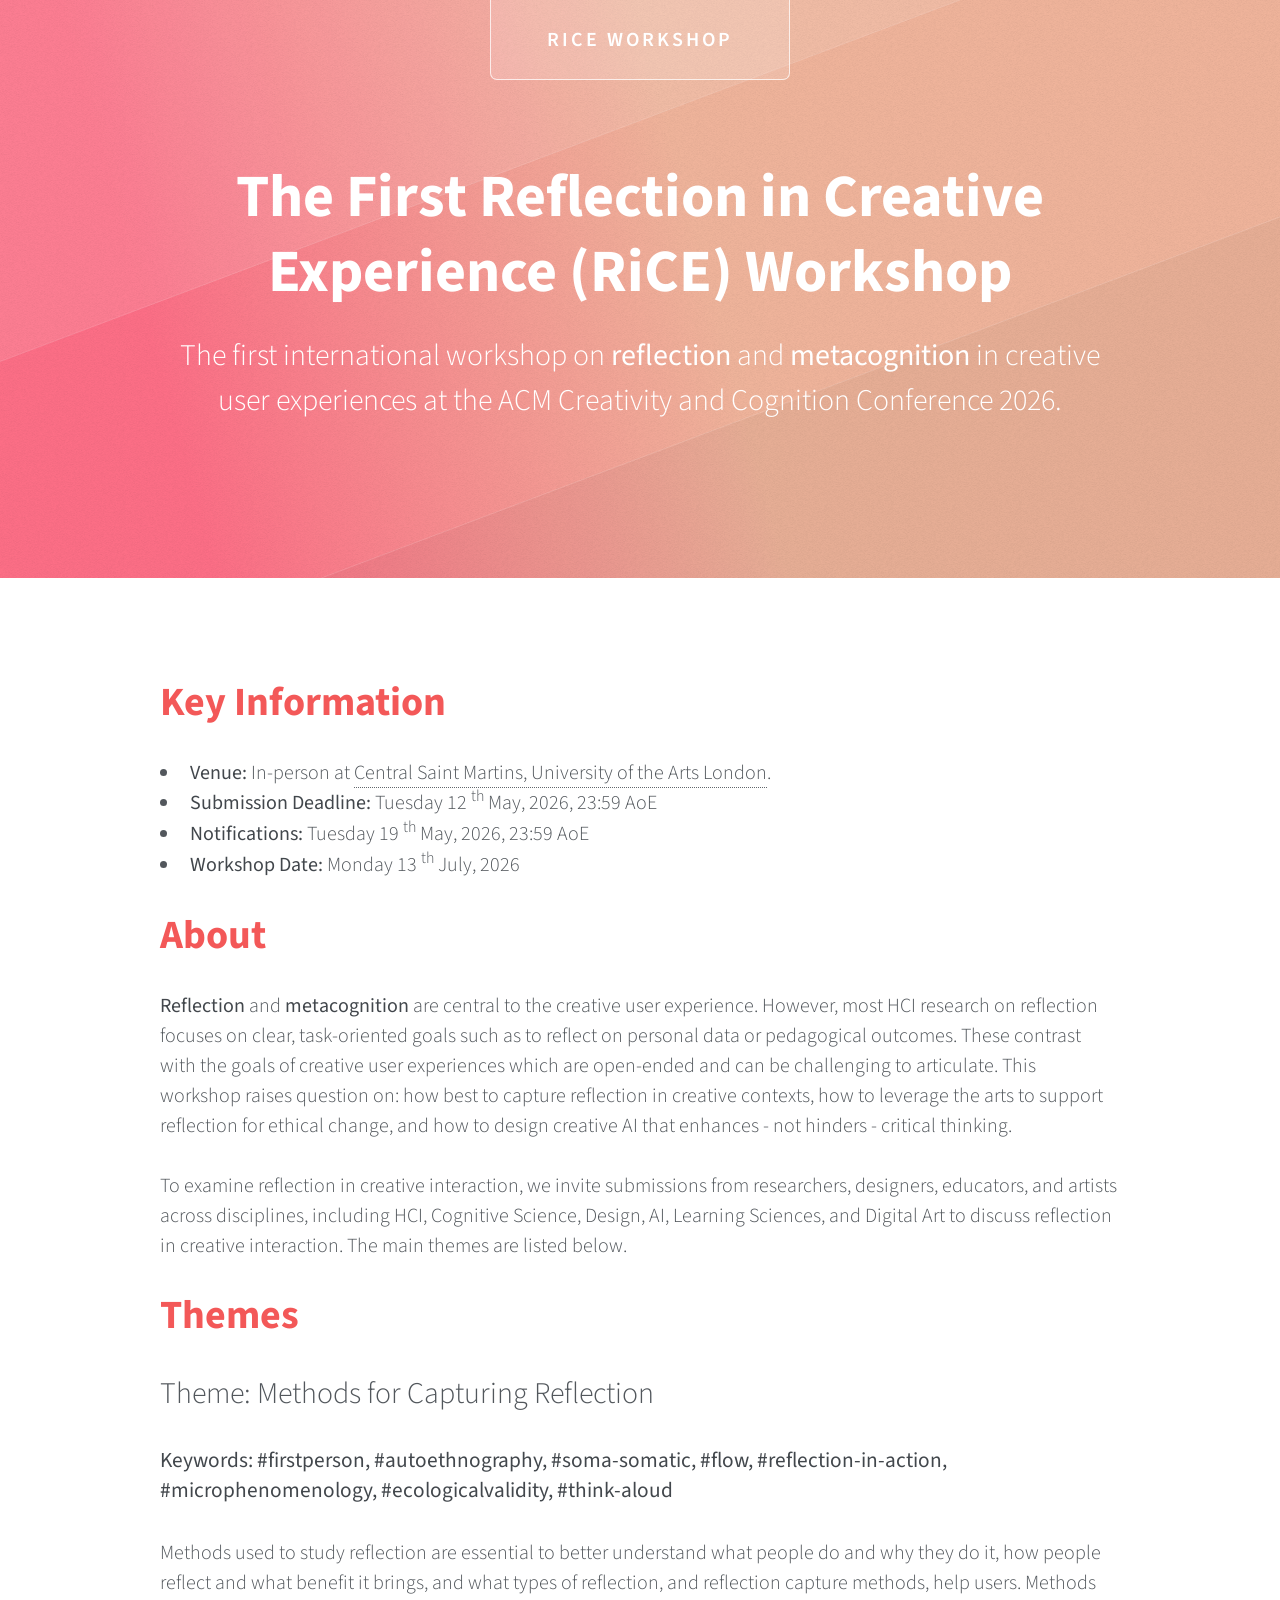
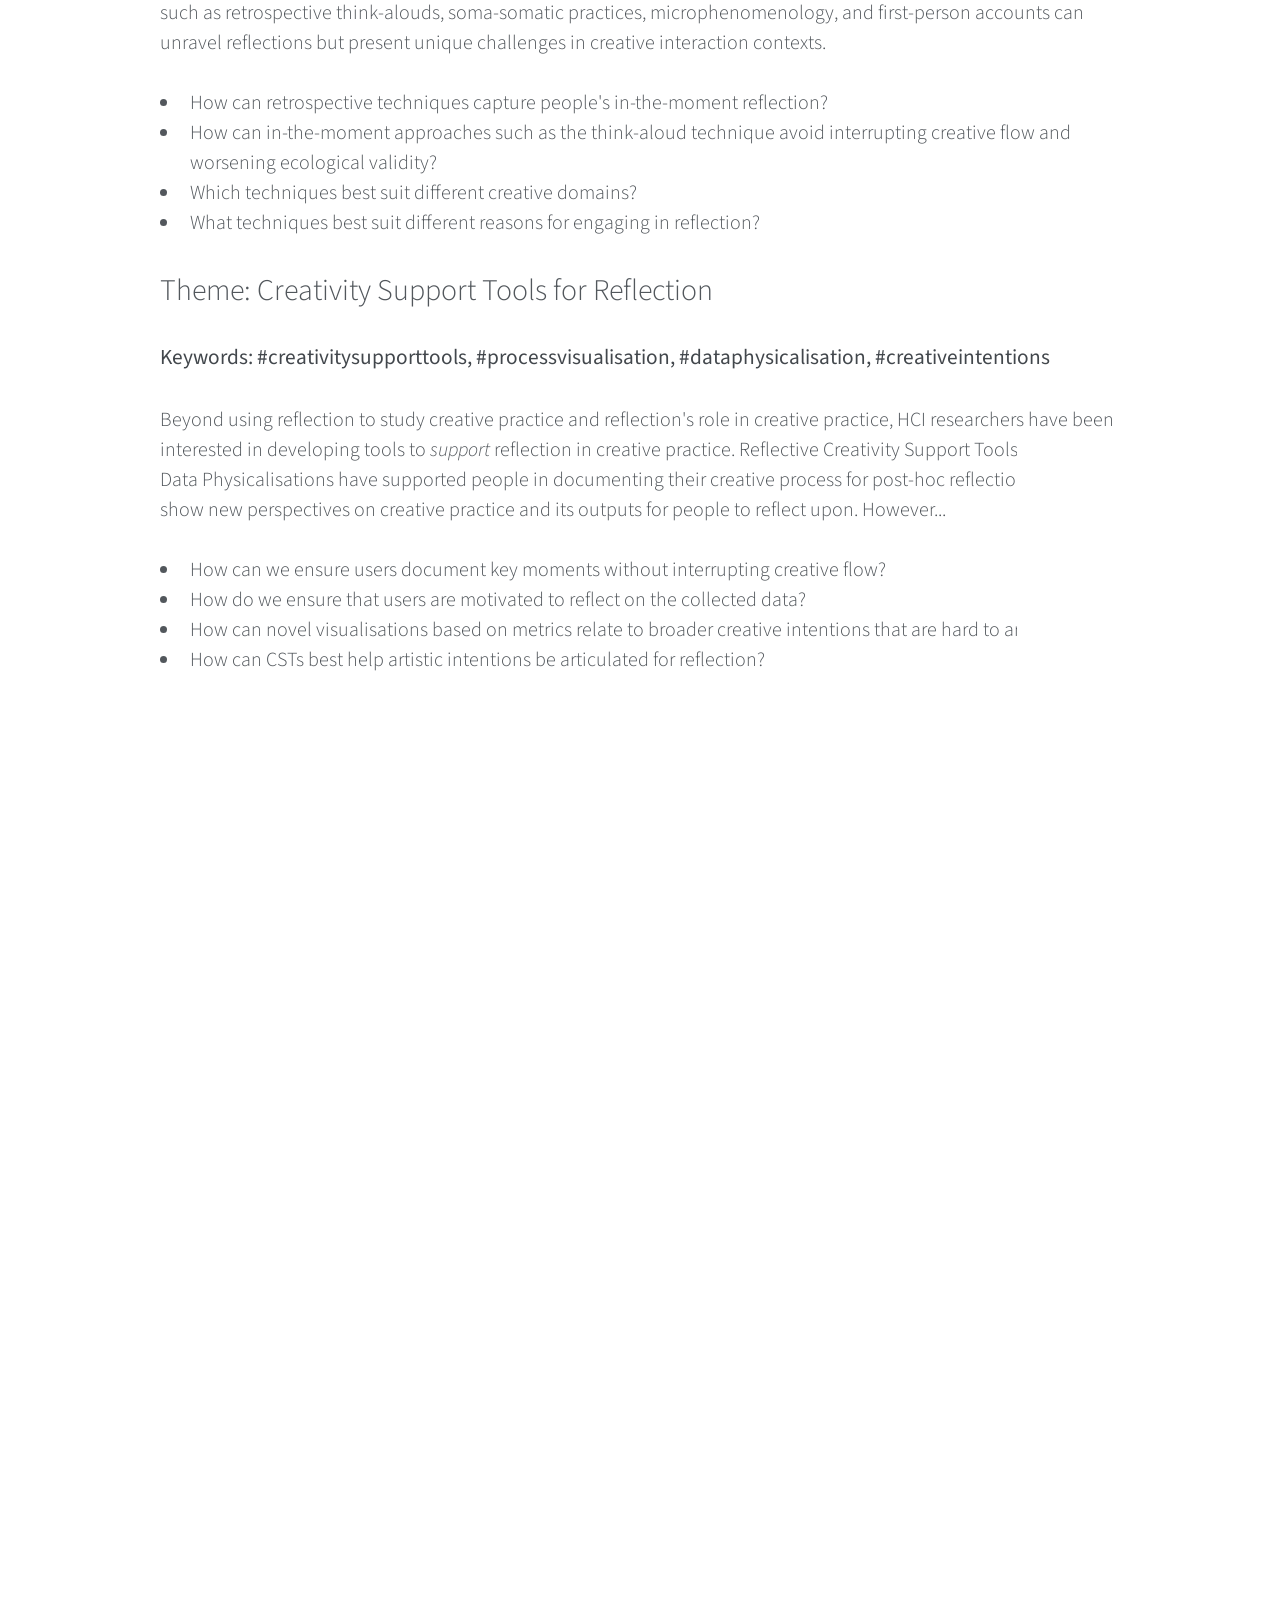
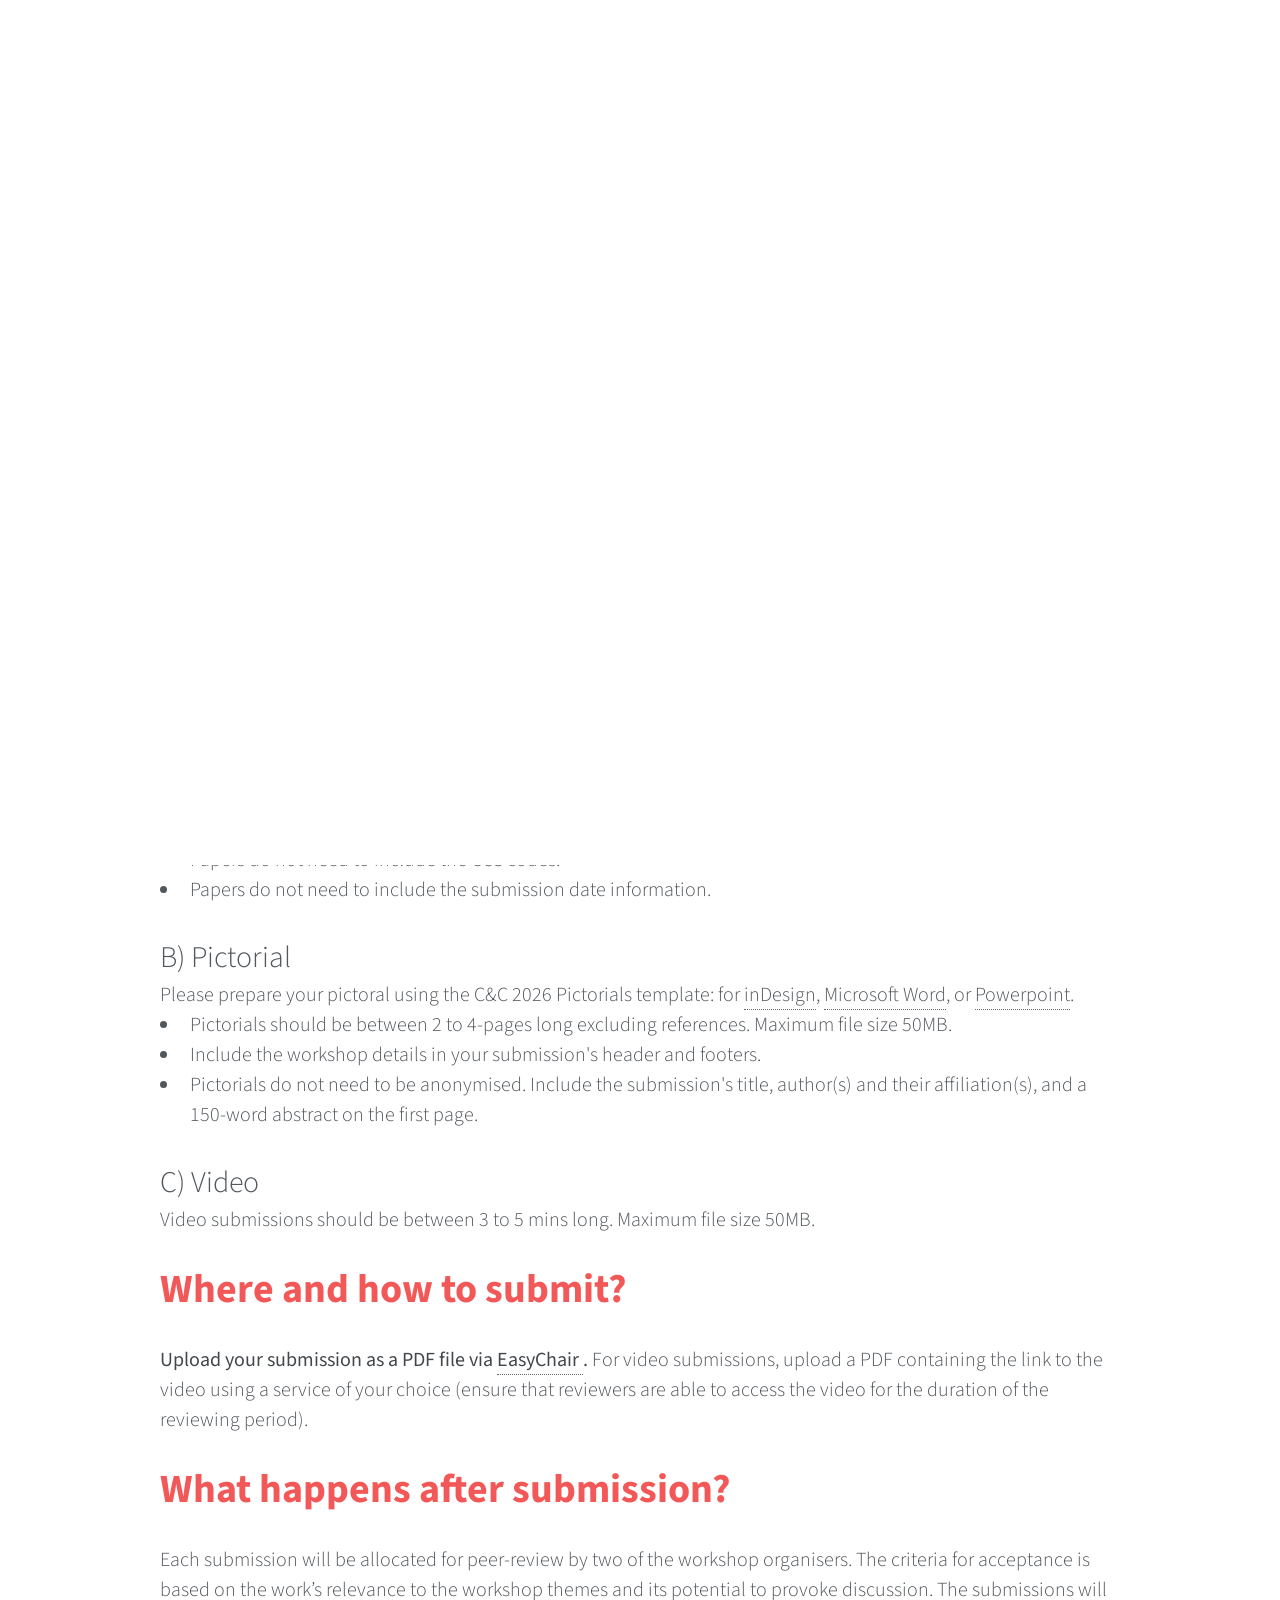
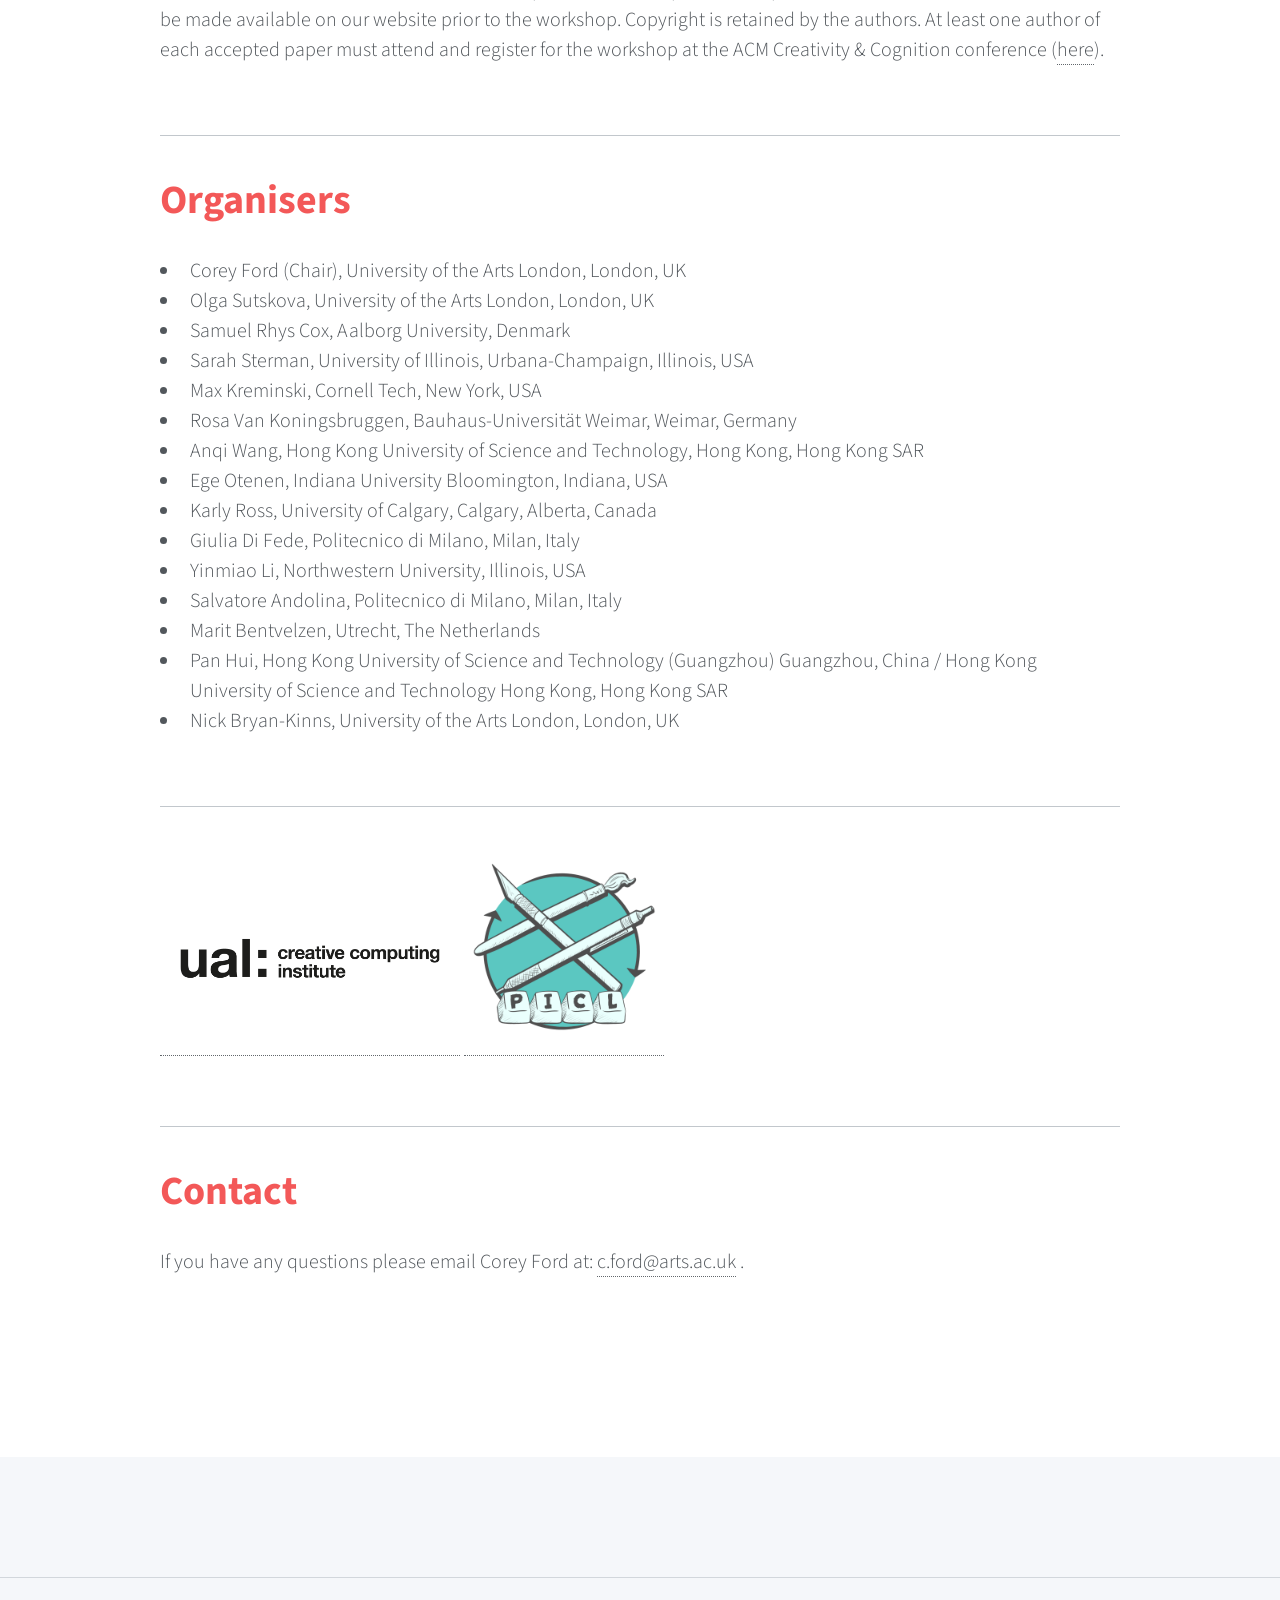
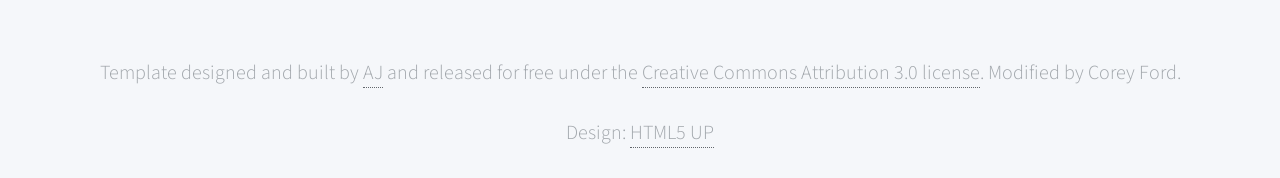
==== commit 818d7481: "MOD: Updated broken url" ====
--- a/index.html
+++ b/index.html
@@ -183,7 +183,7 @@
             <header>
               <h2 style="font-weight: bold; color: #f35858;">Where and how to submit?</h2>
             </header>
-            <p> <b>Upload your submission as a PDF file via <a href="https://easychair.org/my2/conference?conf=rice2026"> EasyChair </a>.</b> For video submissions, upload a PDF containing the link to the video using a service of your choice (ensure that reviewers are able to access the video for the duration of the reviewing period). </p>
+            <p> <b>Upload your submission as a PDF file via <a href="https://easychair.org/my/conference?conf=rice2026"> EasyChair </a>.</b> For video submissions, upload a PDF containing the link to the video using a service of your choice (ensure that reviewers are able to access the video for the duration of the reviewing period). </p>
 
 
             <!-- After submission -->
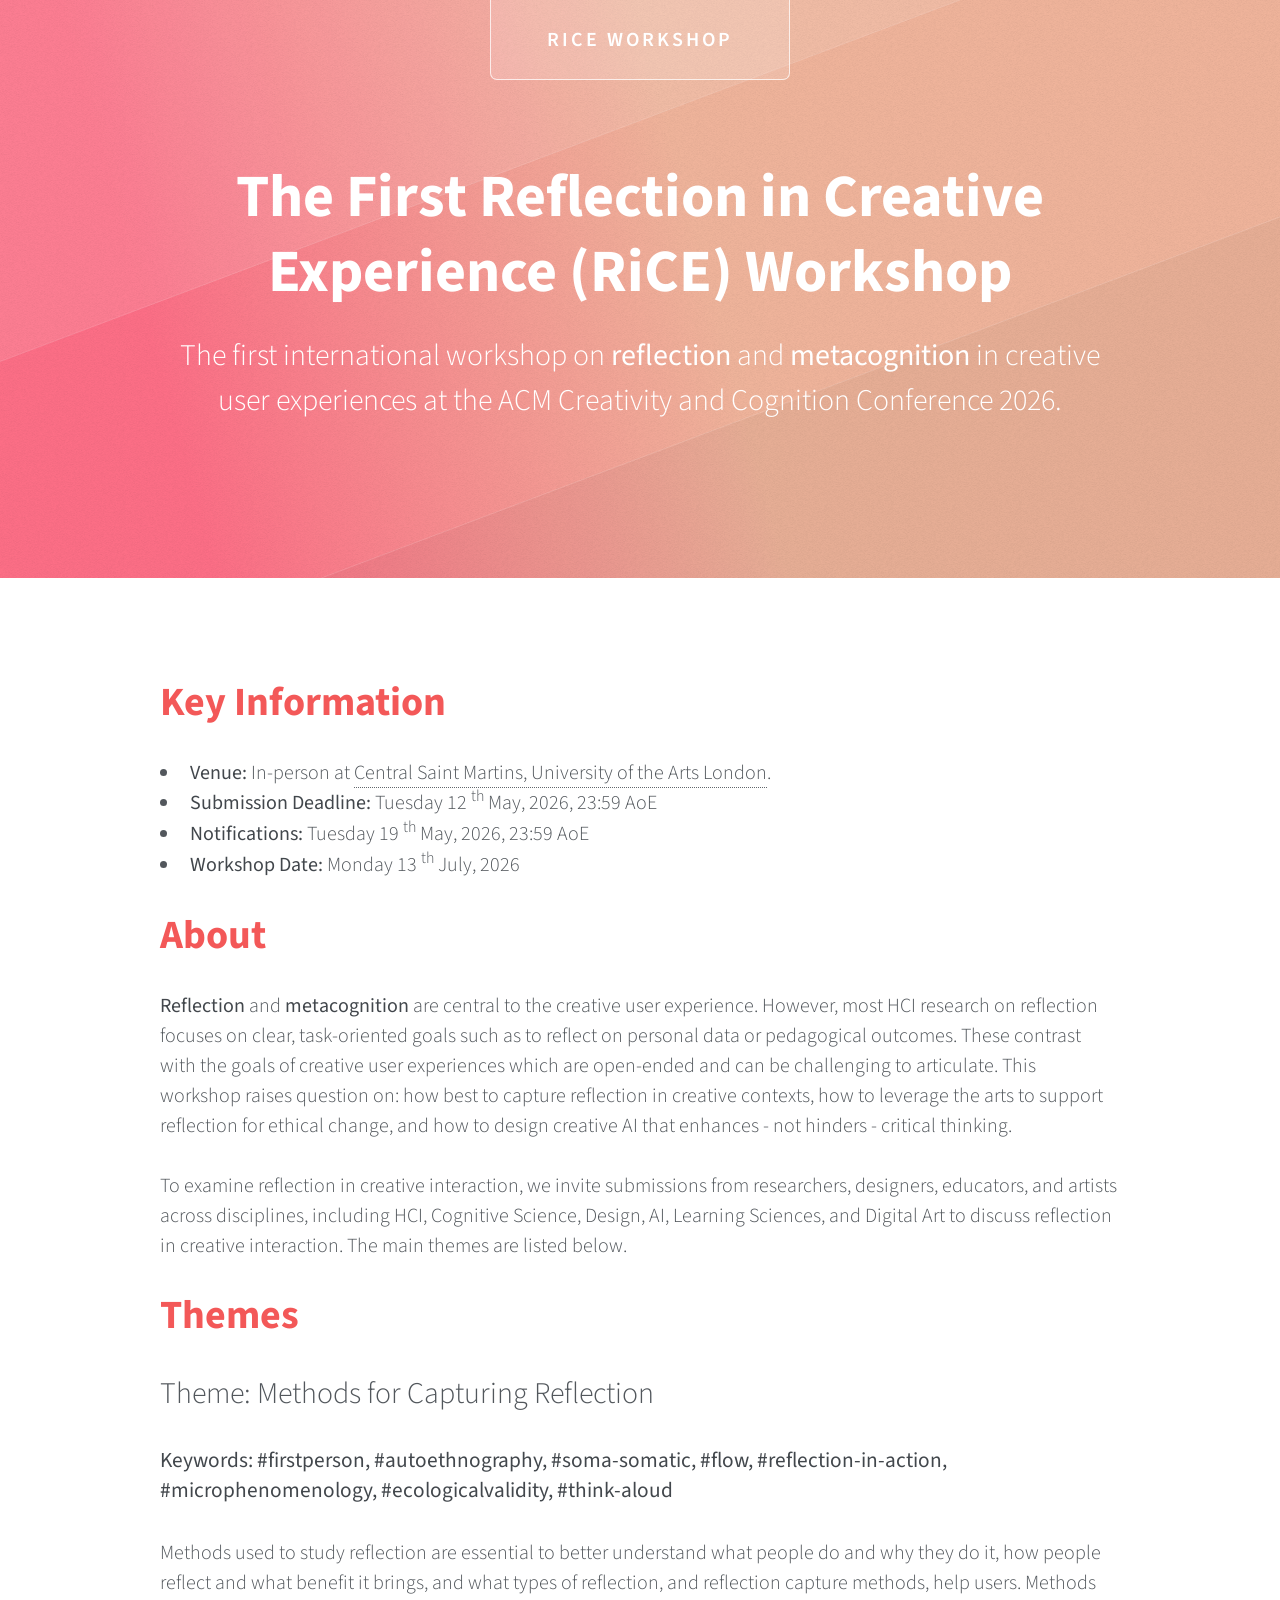
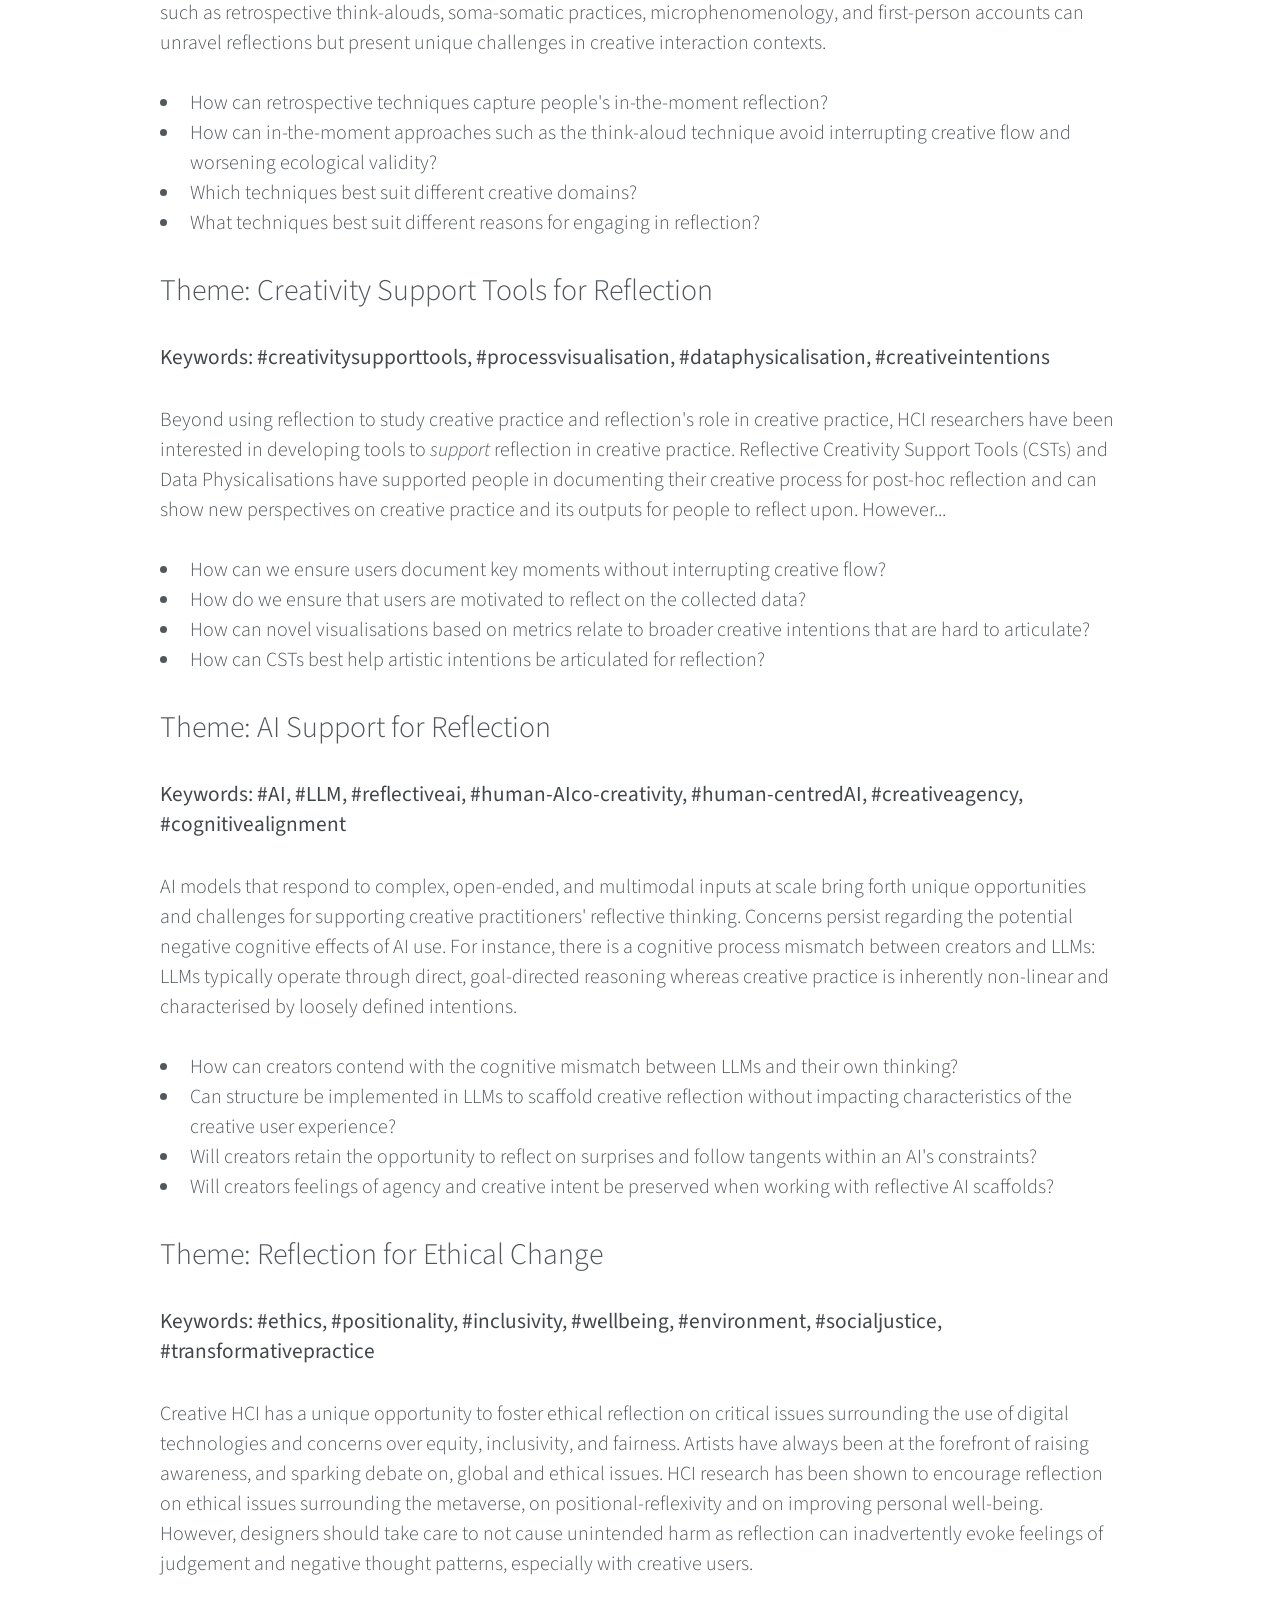
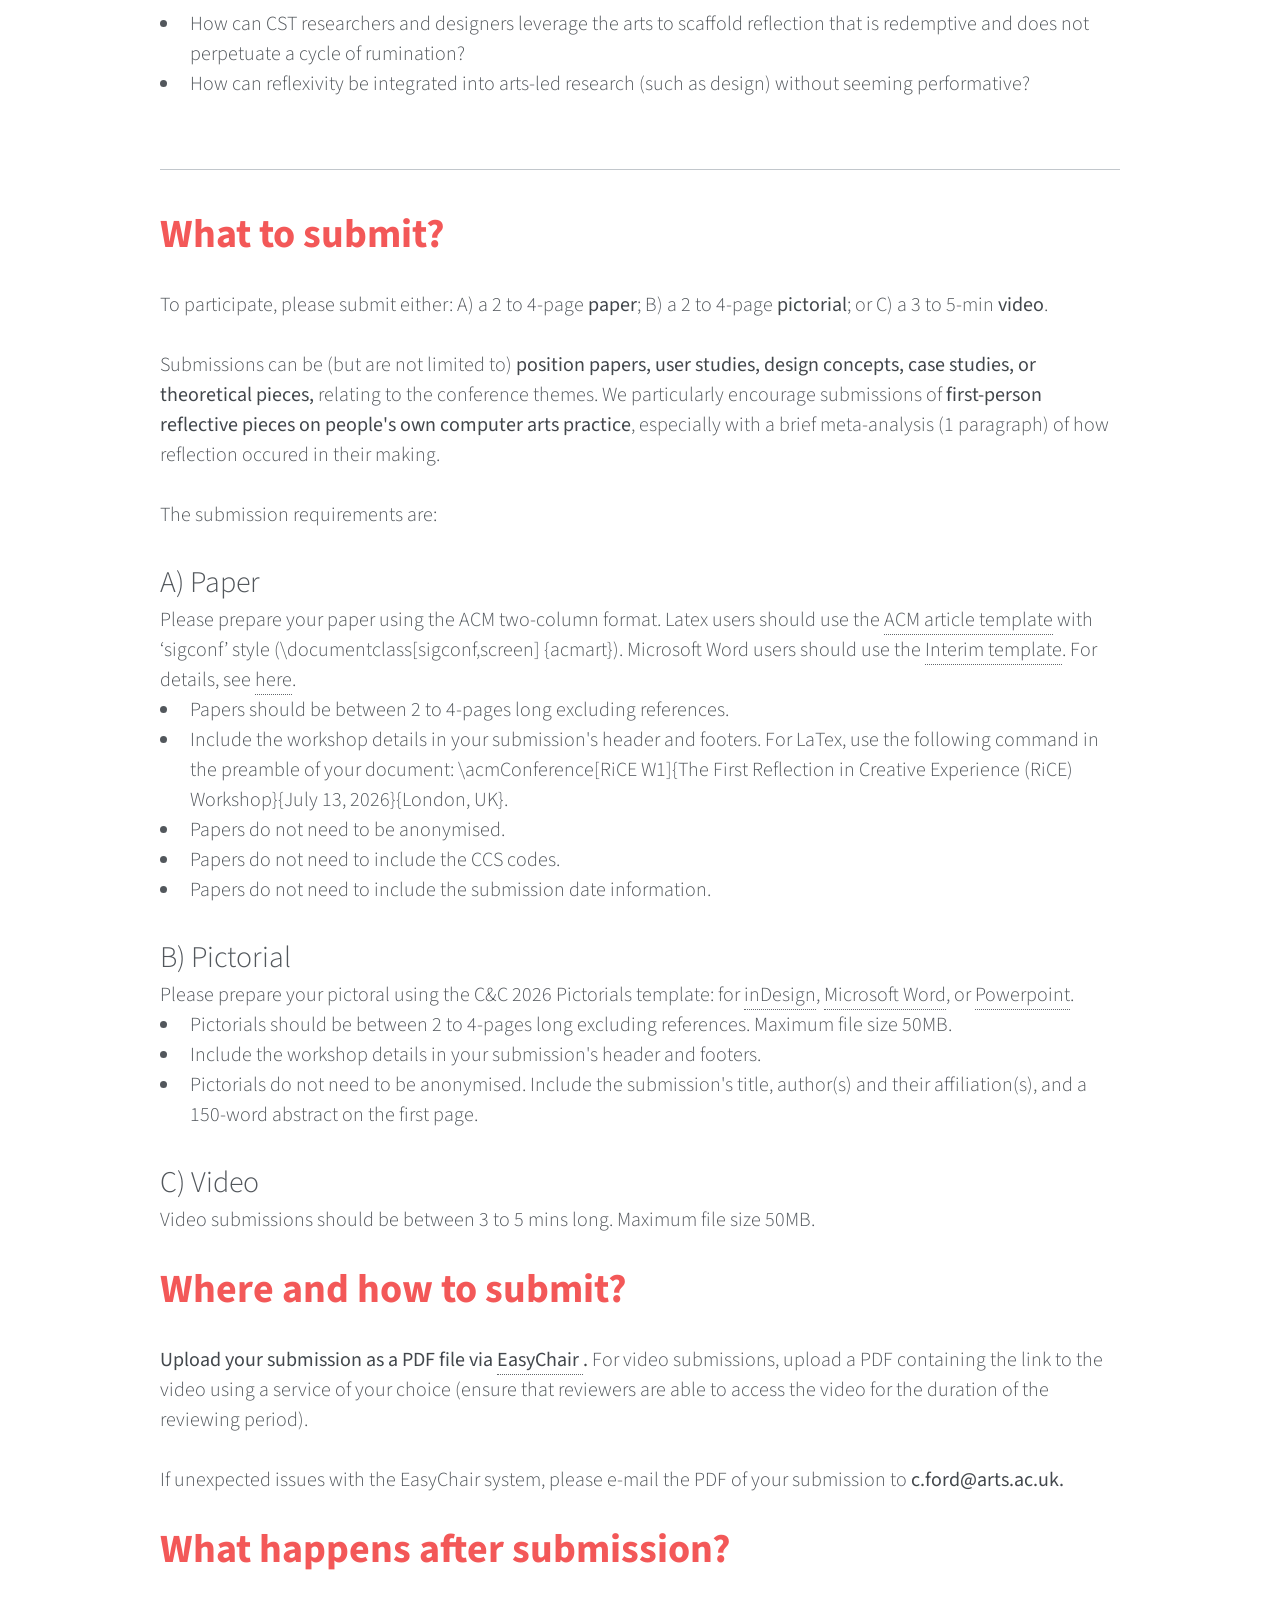
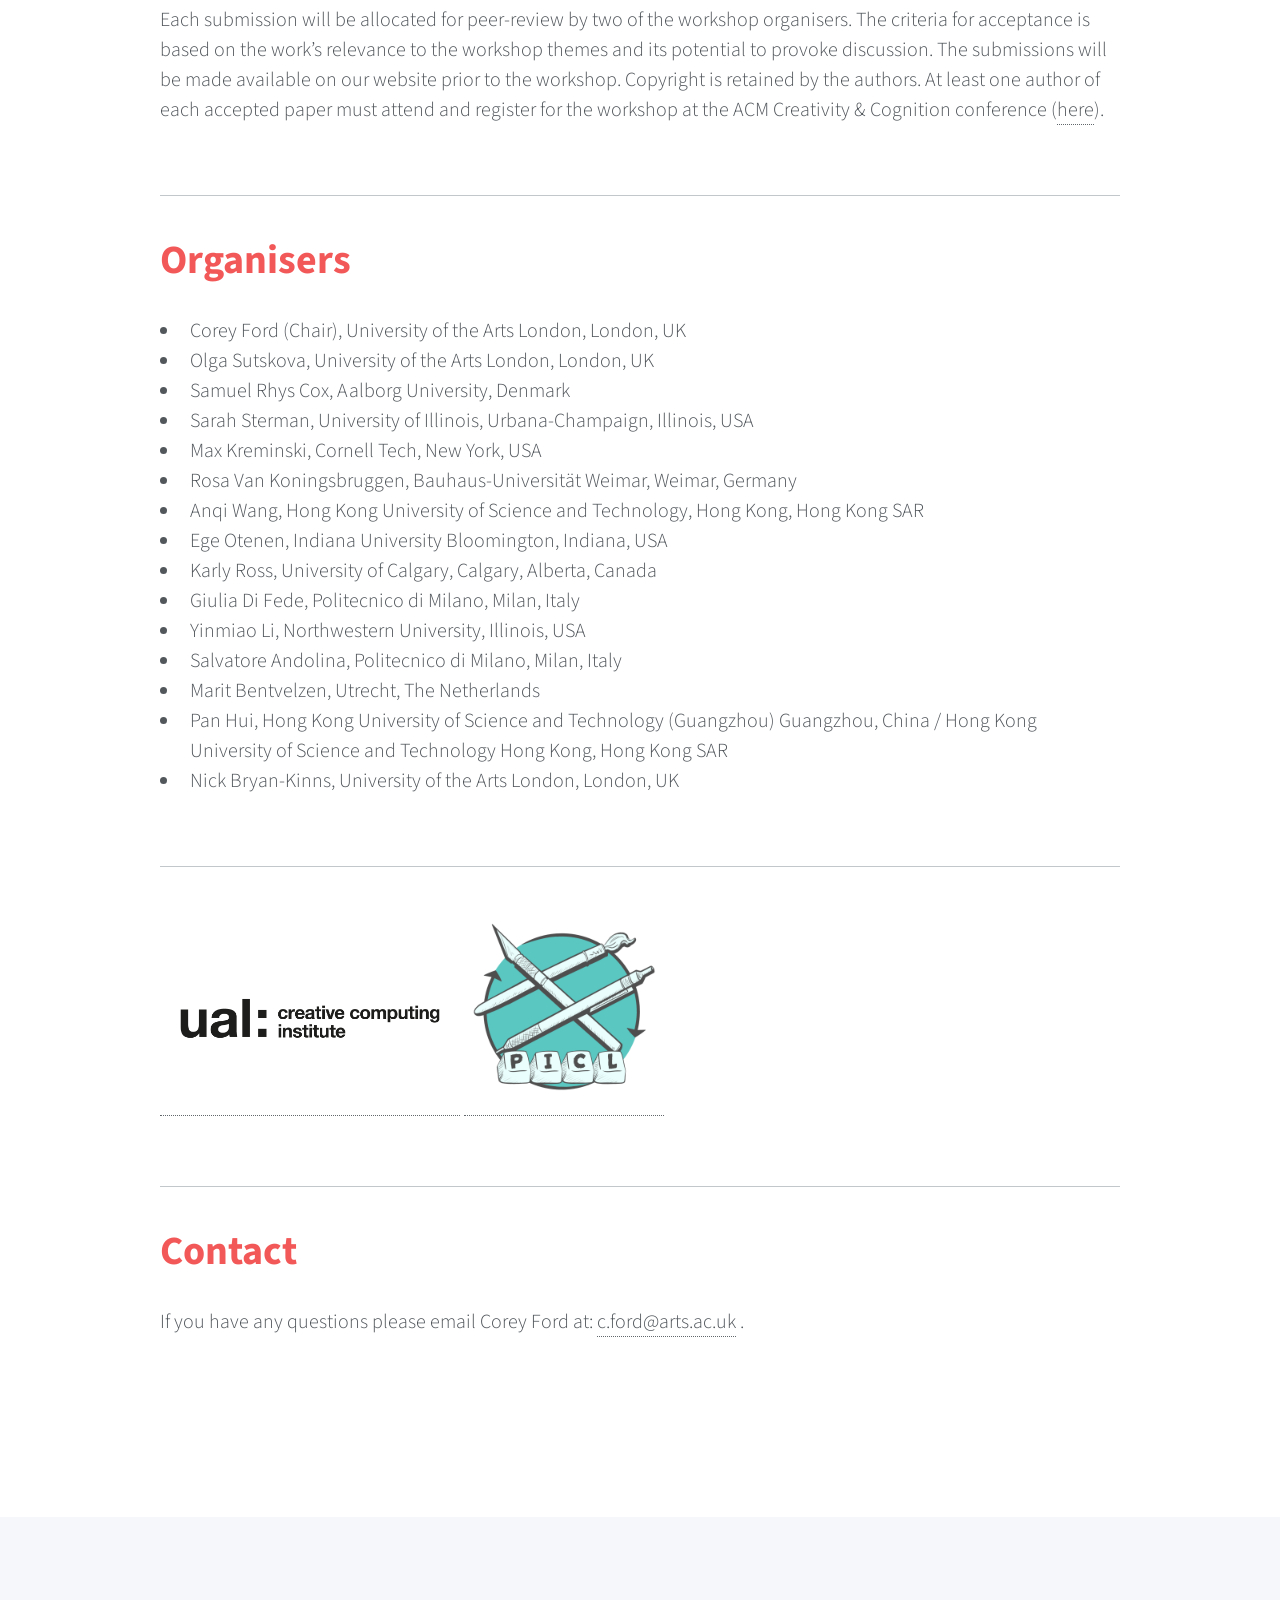
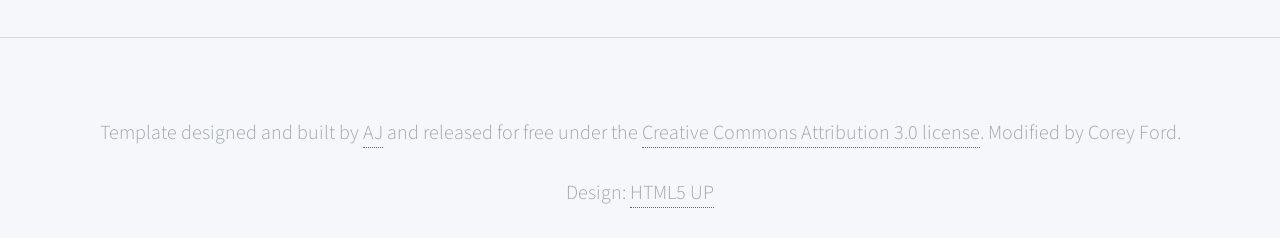
==== commit 1b63ac44: "MOD: Added note incase easychair fails" ====
--- a/index.html
+++ b/index.html
@@ -185,6 +185,8 @@
             </header>
             <p> <b>Upload your submission as a PDF file via <a href="https://easychair.org/my/conference?conf=rice2026"> EasyChair </a>.</b> For video submissions, upload a PDF containing the link to the video using a service of your choice (ensure that reviewers are able to access the video for the duration of the reviewing period). </p>
 
+            <p> If unexpected issues with the EasyChair system, please e-mail the PDF of your submission to <b>c.ford@arts.ac.uk.</b></p>
+
 
             <!-- After submission -->
             <header>
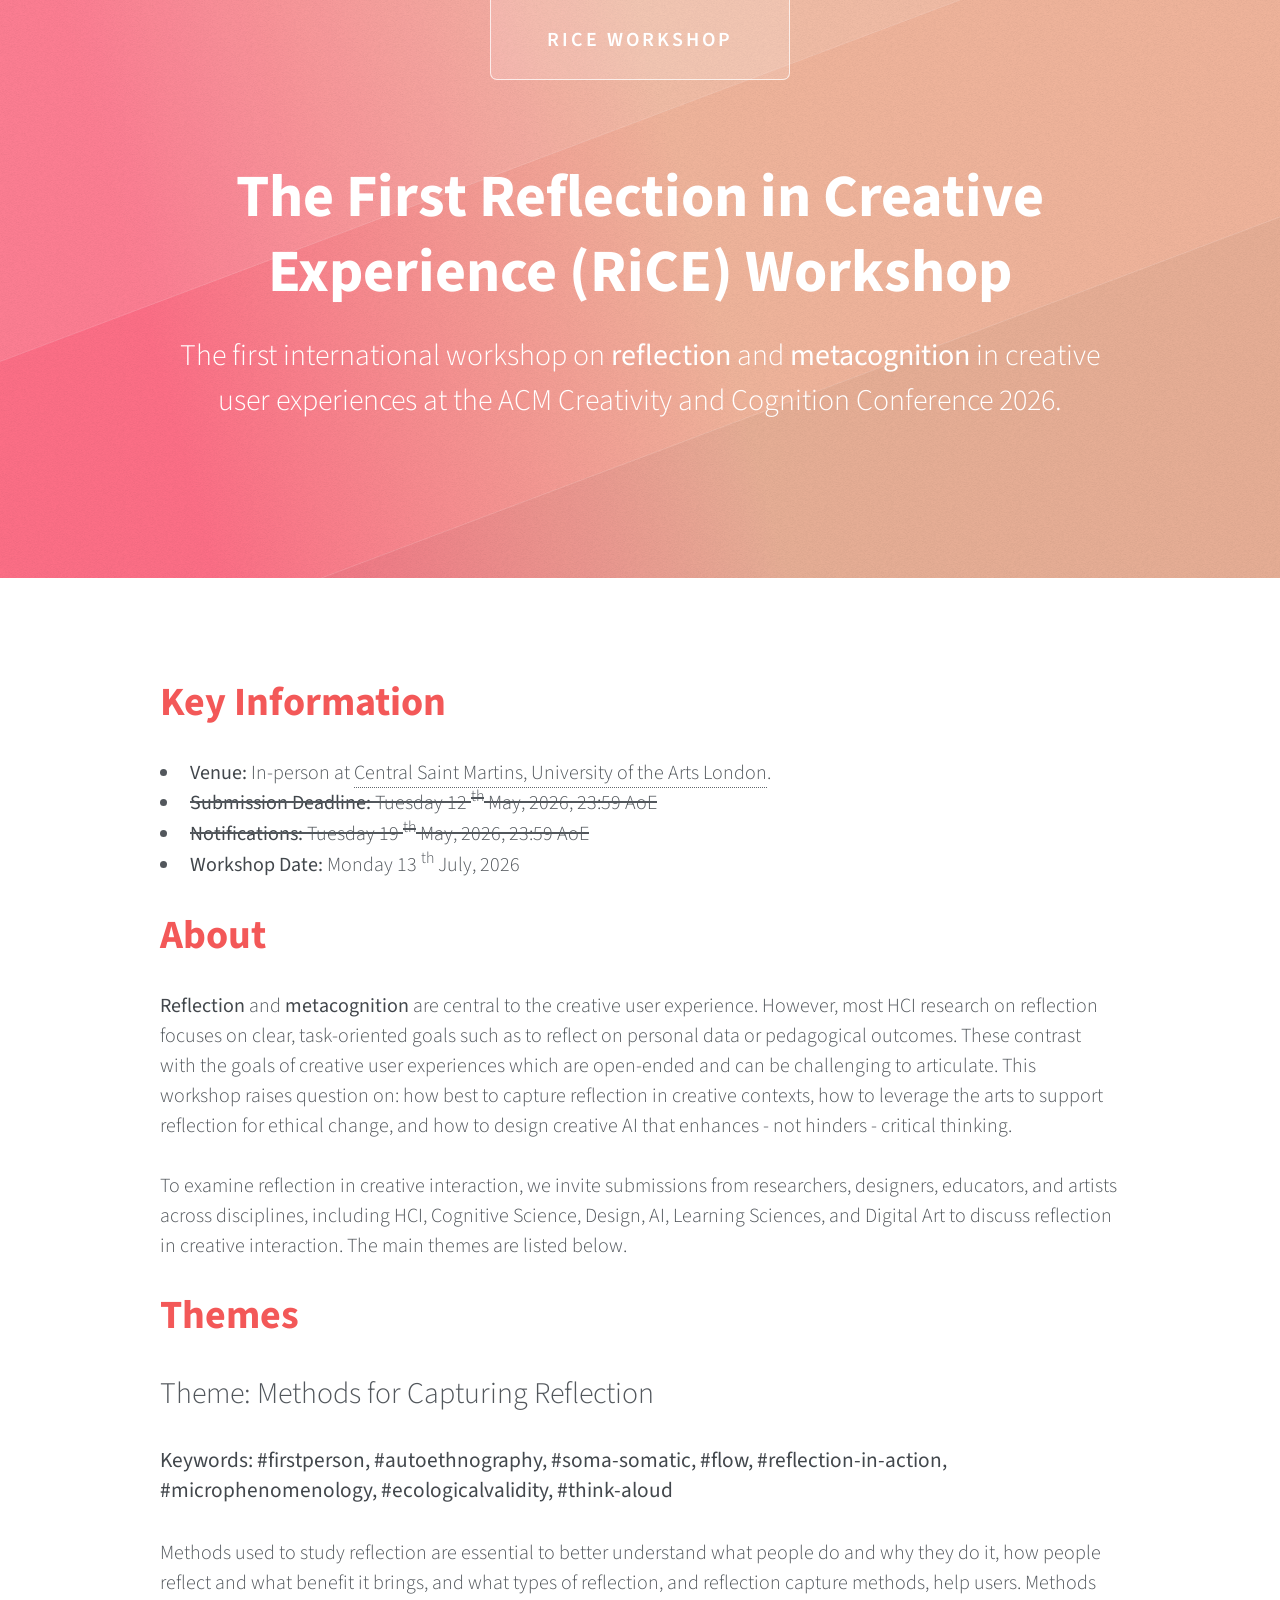
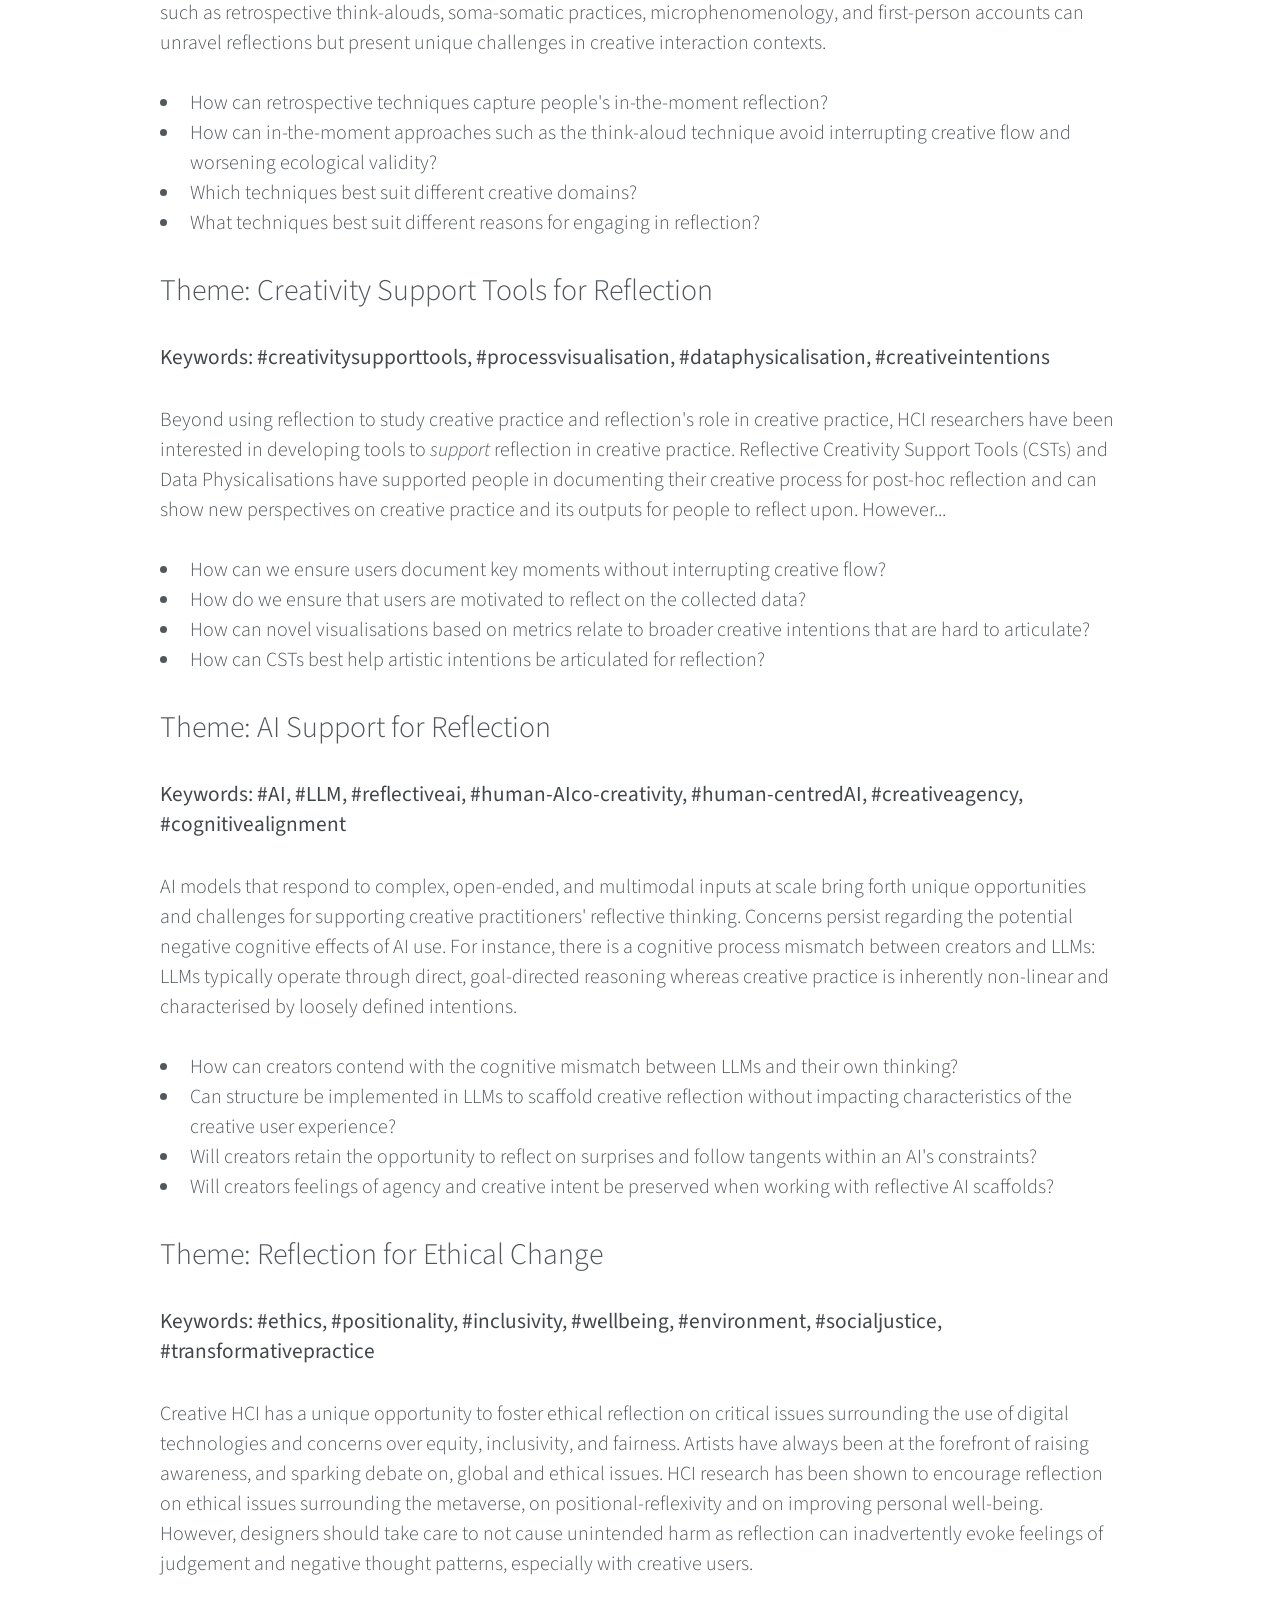
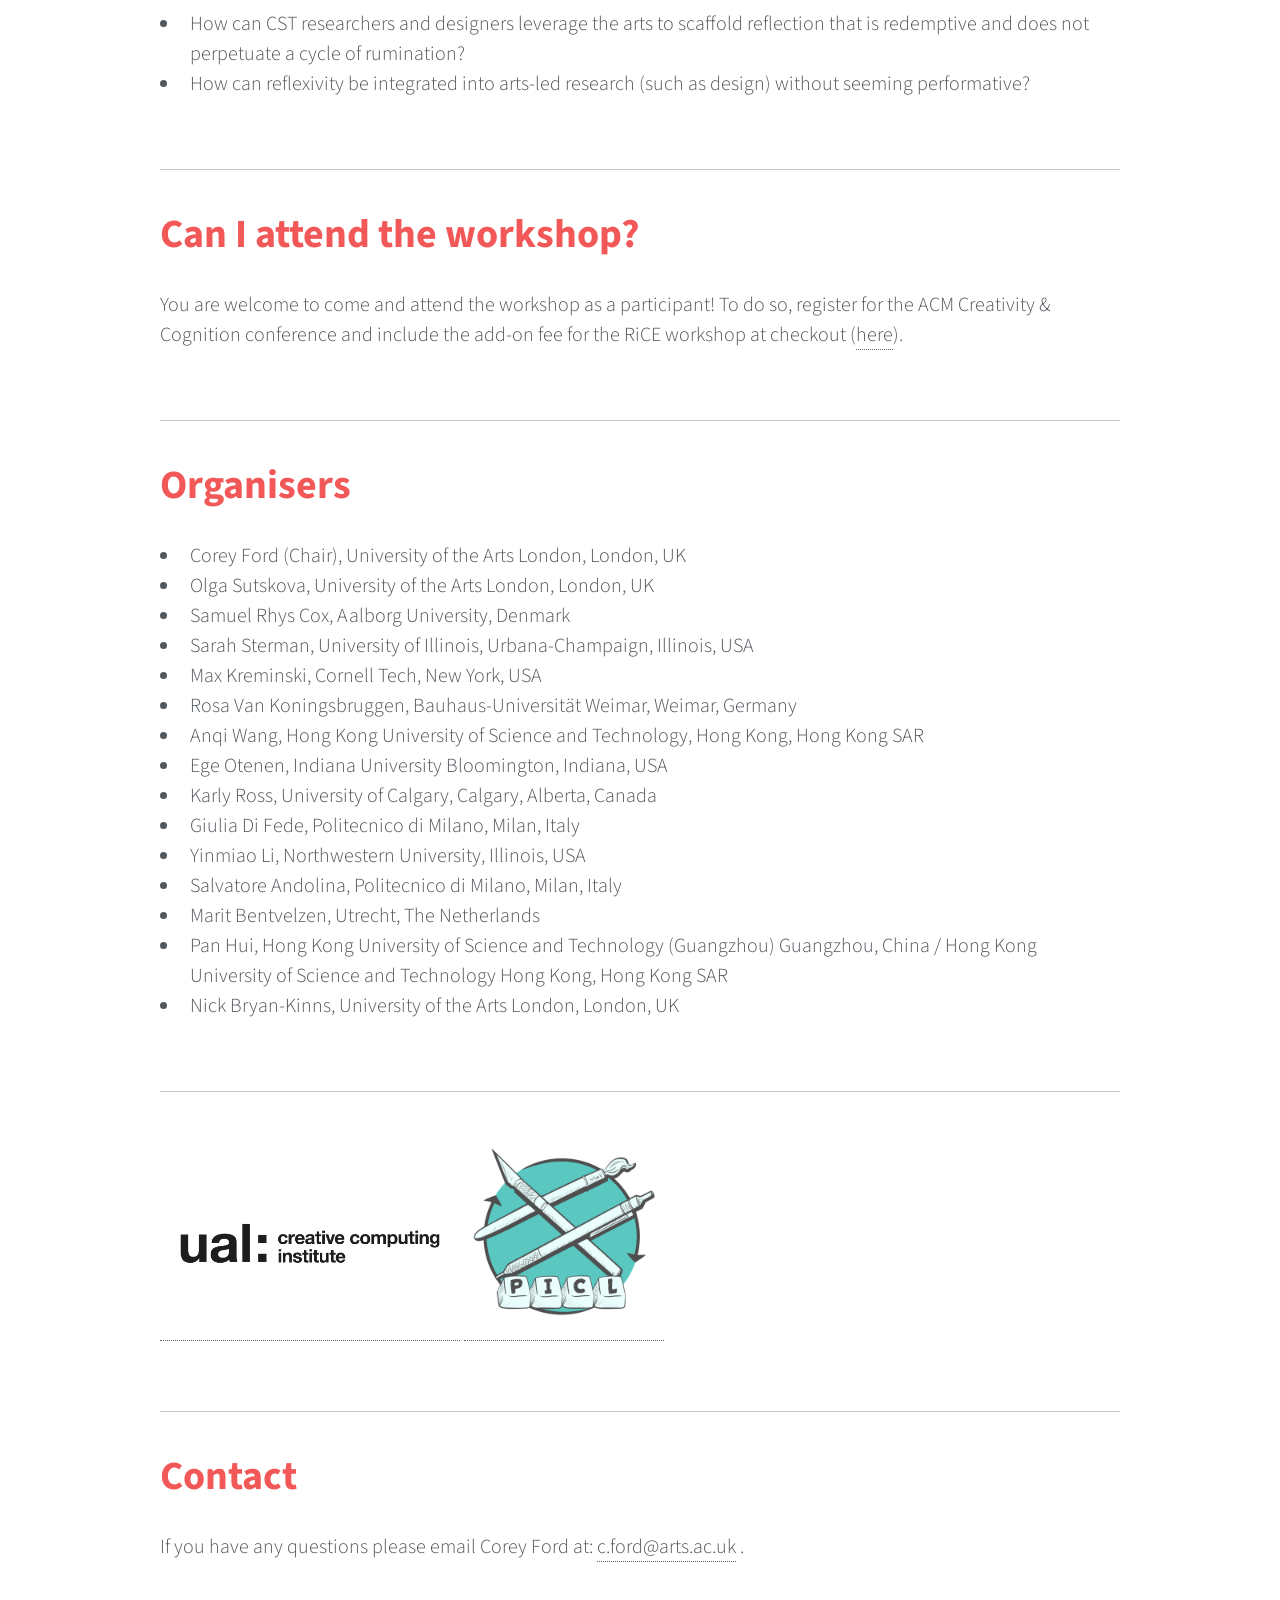
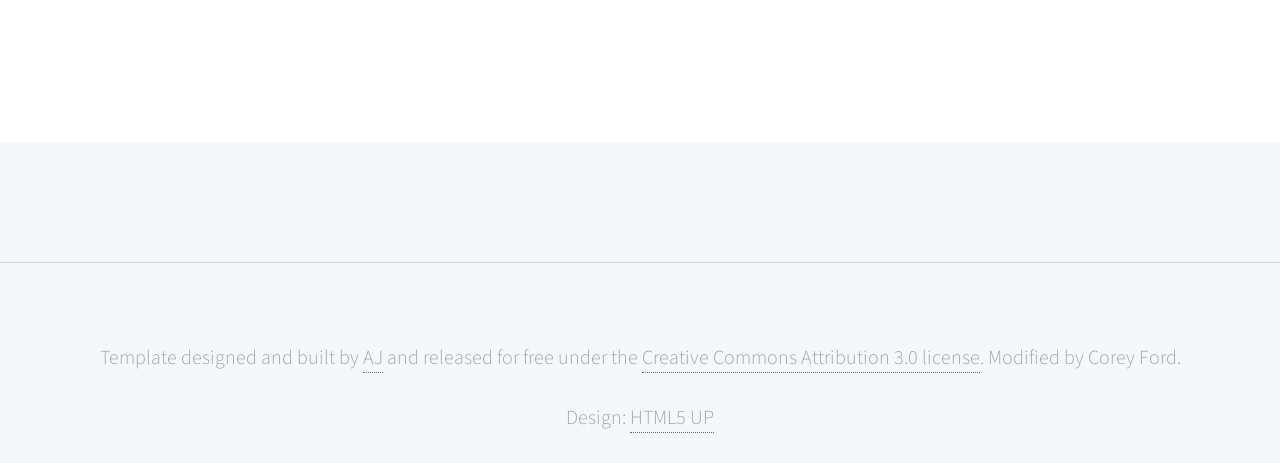
==== commit 5a8ae5c1: "MOD: Changed as submisison deadline has passed." ====
--- a/index.html
+++ b/index.html
@@ -51,18 +51,15 @@
                 <b>Venue:</b> In-person at <a href="https://cc.acm.org/2026/venue/">Central Saint Martins, University of the Arts London</a>.
               </li>
               <li>
-                <b>Submission Deadline:</b> Tuesday 12 <sup>th</sup> May, 2026, 23:59 AoE
-              </li>
-              <li>
-                <b>Notifications:</b> Tuesday 19 <sup>th</sup> May, 2026, 23:59 AoE
+                <s><b>Submission Deadline:</b> Tuesday 12 <sup>th</sup> May, 2026, 23:59 AoE</s>
+              </li>
+              <li>
+                <s><b>Notifications:</b> Tuesday 19 <sup>th</sup> May, 2026, 23:59 AoE</s>
               </li>
               <li>
                 <b>Workshop Date:</b> Monday 13 <sup>th</sup> July, 2026
               </li>
             </ul>
-            <!-- * Submission Deadline Thursday 1<sup>th</sup> May, 2025, 23:59 AoE -->
-            <!-- * **Notifications:** Thursday 22<sup>nd</sup> May, 2025, 23:59 AoE -->
-            <!-- * **Workshop Date:**  Monday 23<sup>rd</sup> June, 2025 -->
             </p>
 
 
@@ -147,52 +144,13 @@
             </ul>
             </p>
 
-
-            <br> <hr> <br>
-
-            <!-- What to submit? -->
-            <header>
-              <h2 style="font-weight: bold; color: #f35858;">What to submit?</h2>
-            </header>
-            <p> To participate, please submit either: A) a 2 to 4-page <b>paper</b>; B) a 2 to 4-page <b>pictorial</b>; or C) a 3 to 5-min <b>video</b>. </br></br>
-
-            Submissions can be (but are not limited to) <b>position papers, user studies, design concepts, case studies, or theoretical pieces,</b> relating to the conference themes. We particularly encourage submissions of <b>first-person reflective pieces on people's own computer arts practice</b>, especially with a brief meta-analysis (1 paragraph) of how reflection occured in their making. </br>
-            
-            </br> The submission requirements are:
-
-            <h3>A) Paper</h3> Please prepare your paper using the ACM two-column format. Latex users should use the <a href="https://portalparts.acm.org/hippo/latex_templates/acmart-primary.zip">ACM article template</a> with ‘sigconf’ style (\documentclass[sigconf,screen] {acmart}). Microsoft Word users should use the <a href="https://www.acm.org/binaries/content/assets/publications/word_style/interim-template-style/interim-layout.docx">Interim template</a>. For details, see <a href="https://www.acm.org/publications/proceedings-template">here</a>. <ul>
-              <li>Papers should be between 2 to 4-pages long excluding references.
-              <li>Include the workshop details in your submission's header and footers. For LaTex, use the following command in the preamble of your document: \acmConference[RiCE W1]{The First Reflection in Creative Experience (RiCE) Workshop}{July 13, 2026}{London, UK}.</li>
-              <li>Papers do not need to be anonymised.</li>
-              <li>Papers do not need to include the CCS codes.</li>
-              <li>Papers do not need to include the submission date information.</li>
-            </ul>
-            </p>
-            <p>
-            <h3>B) Pictorial</h3> Please prepare your pictoral using the C&C 2026 Pictorials template: for <a href="https://cc.acm.org/2026/wp-content/uploads/2025/10/ACM_CC_Pictorials_inDesign_template_2026.zip">inDesign</a>, <a href="https://cc.acm.org/2026/wp-content/uploads/2025/10/ACM_CC_2026_Pictorials_WORD_Template.docx">Microsoft Word</a>, or <a href="https://cc.acm.org/2026/wp-content/uploads/2025/10/ACM_CC_2026_Pictorials_PowerPoint_Template.pptx">Powerpoint</a>. <ul>
-              <li>Pictorials should be between 2 to 4-pages long excluding references. Maximum file size 50MB.</li>
-              <li>Include the workshop details in your submission's header and footers.
-              <li>Pictorials do not need to be anonymised. Include the submission's title, author(s) and their affiliation(s), and a 150-word abstract on the first page.</li>
-            </ul>
-            </p>
-            <p>
-            <h3>C) Video</h3> Video submissions should be between 3 to 5 mins long. Maximum file size 50MB. </p>
-            
-
-            <!-- Where to submit? -->
-            <header>
-              <h2 style="font-weight: bold; color: #f35858;">Where and how to submit?</h2>
-            </header>
-            <p> <b>Upload your submission as a PDF file via <a href="https://easychair.org/my/conference?conf=rice2026"> EasyChair </a>.</b> For video submissions, upload a PDF containing the link to the video using a service of your choice (ensure that reviewers are able to access the video for the duration of the reviewing period). </p>
-
-            <p> If unexpected issues with the EasyChair system, please e-mail the PDF of your submission to <b>c.ford@arts.ac.uk.</b></p>
-
-
-            <!-- After submission -->
-            <header>
-              <h2 style="font-weight: bold; color: #f35858;">What happens after submission?</h2>
-            </header>
-            <p> Each submission will be allocated for peer-review by two of the workshop organisers. The criteria for acceptance is based on the work’s relevance to the workshop themes and its potential to provoke discussion. The submissions will be made available on our website prior to the workshop. Copyright is retained by the authors. At least one author of each accepted paper must attend and register for the workshop at the ACM Creativity & Cognition conference (<a href="https://cc.acm.org/2026/registration/">here</a>). </p>
+            <br> <hr> <br>
+
+            <!-- Attend the workshop -->
+            <header>
+              <h2 style="font-weight: bold; color: #f35858;">Can I attend the workshop?</h2>
+            </header>
+            <p> You are welcome to come and attend the workshop as a participant! To do so, register for the ACM Creativity & Cognition conference and include the add-on fee for the RiCE workshop at checkout (<a href="https://cc.acm.org/2026/registration/">here</a>). </p>
             
             <br> <hr> <br>
 
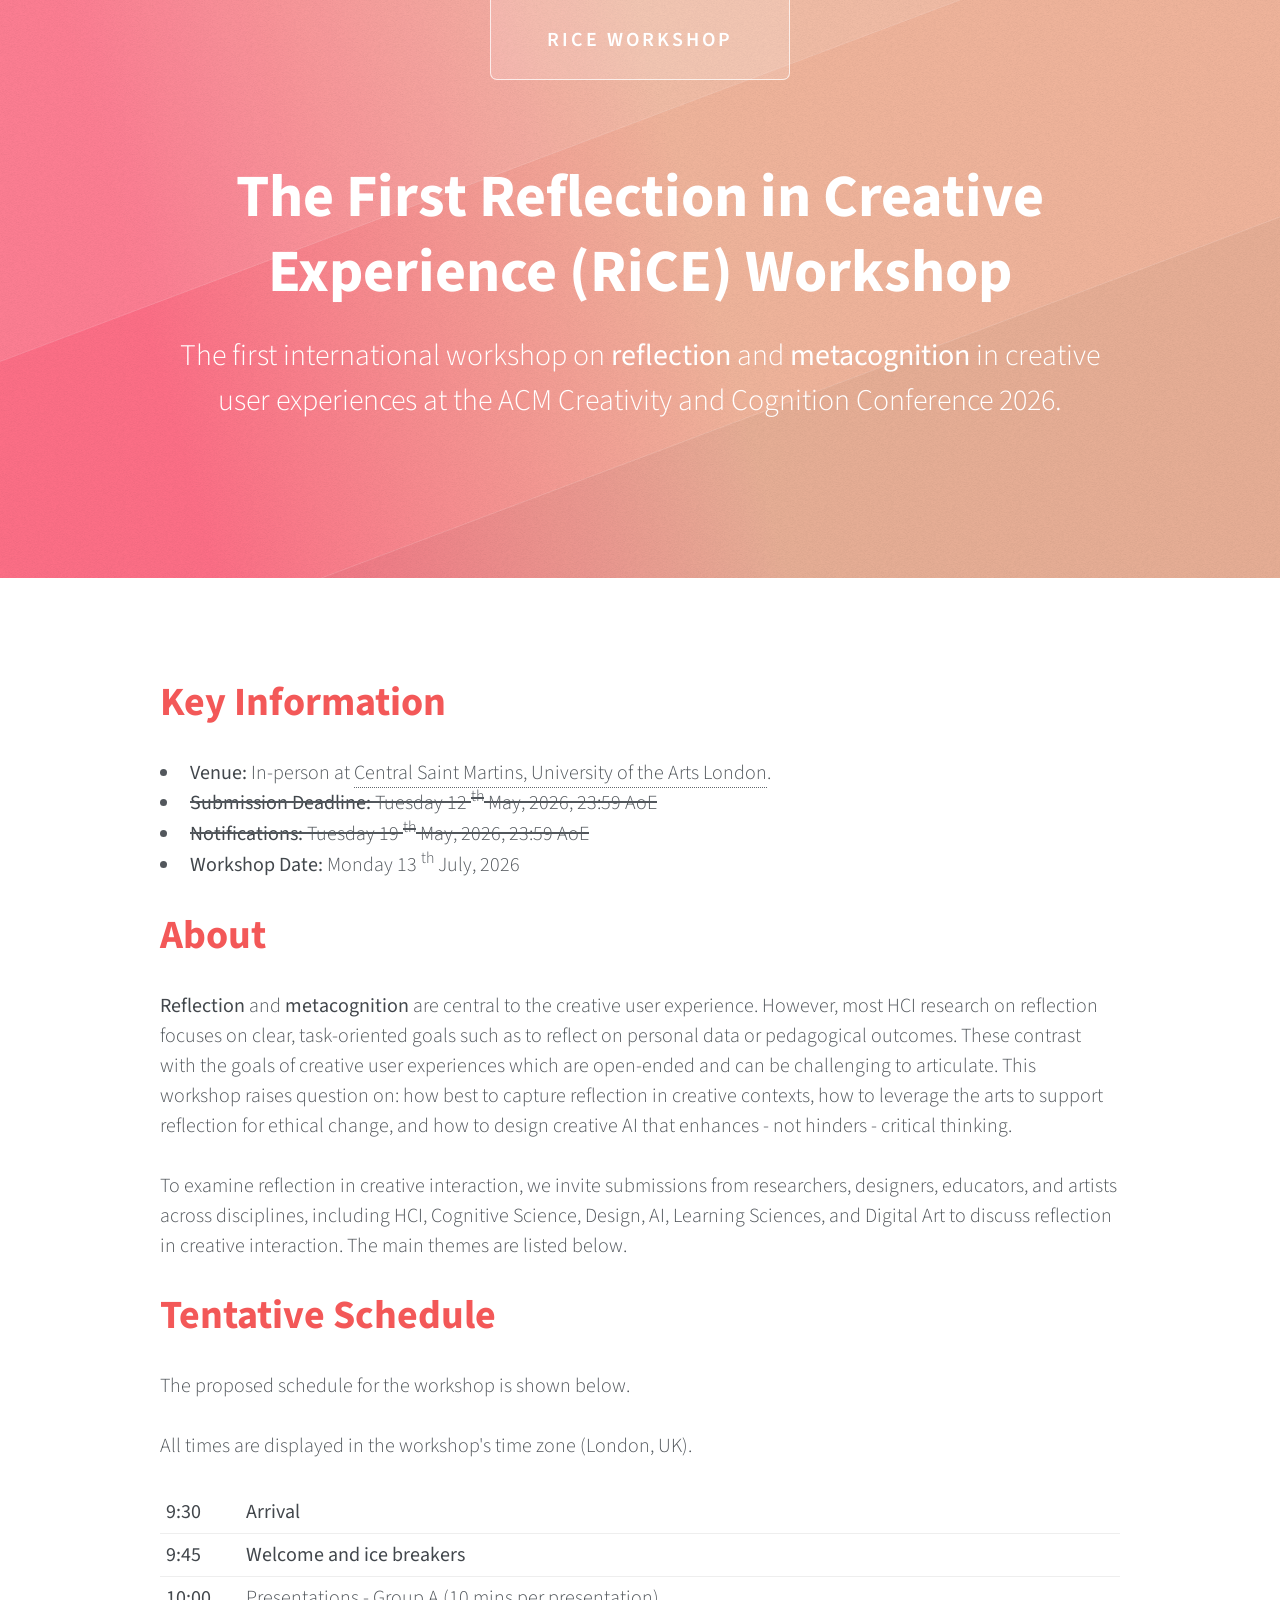
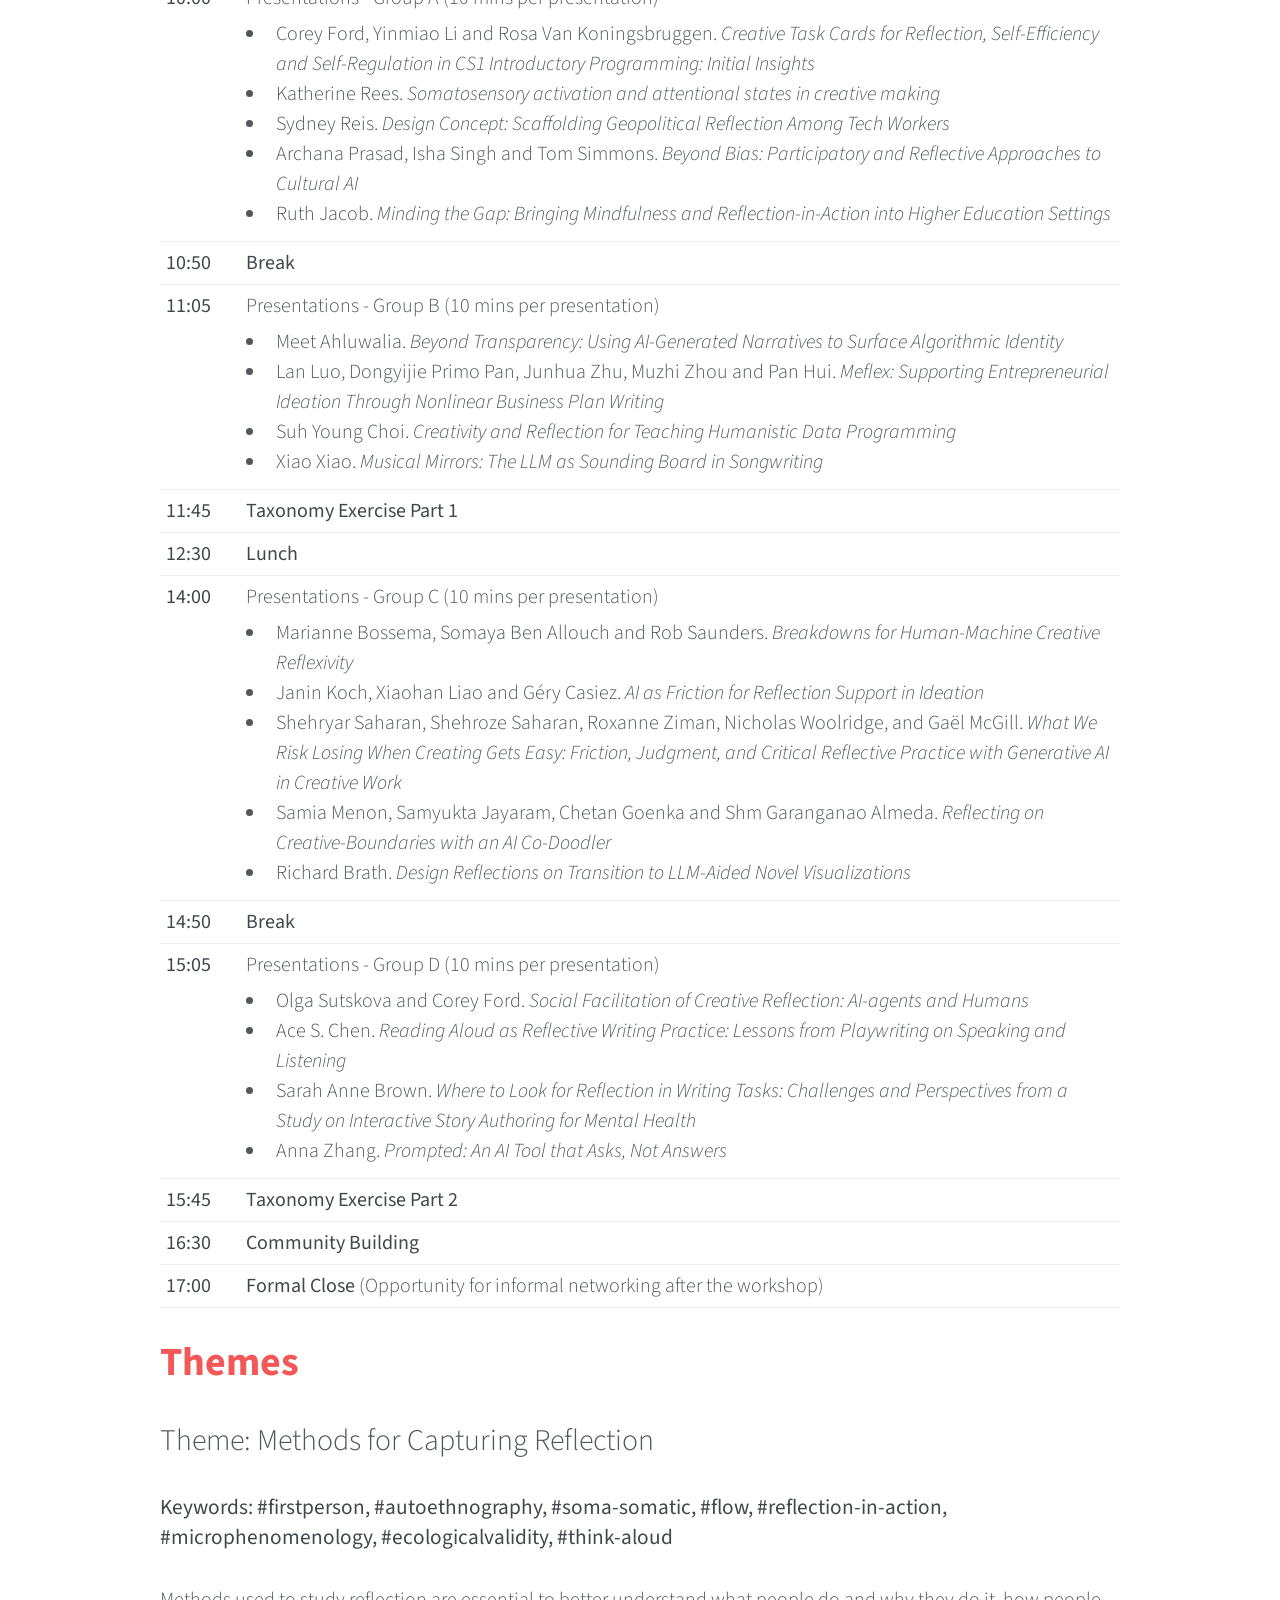
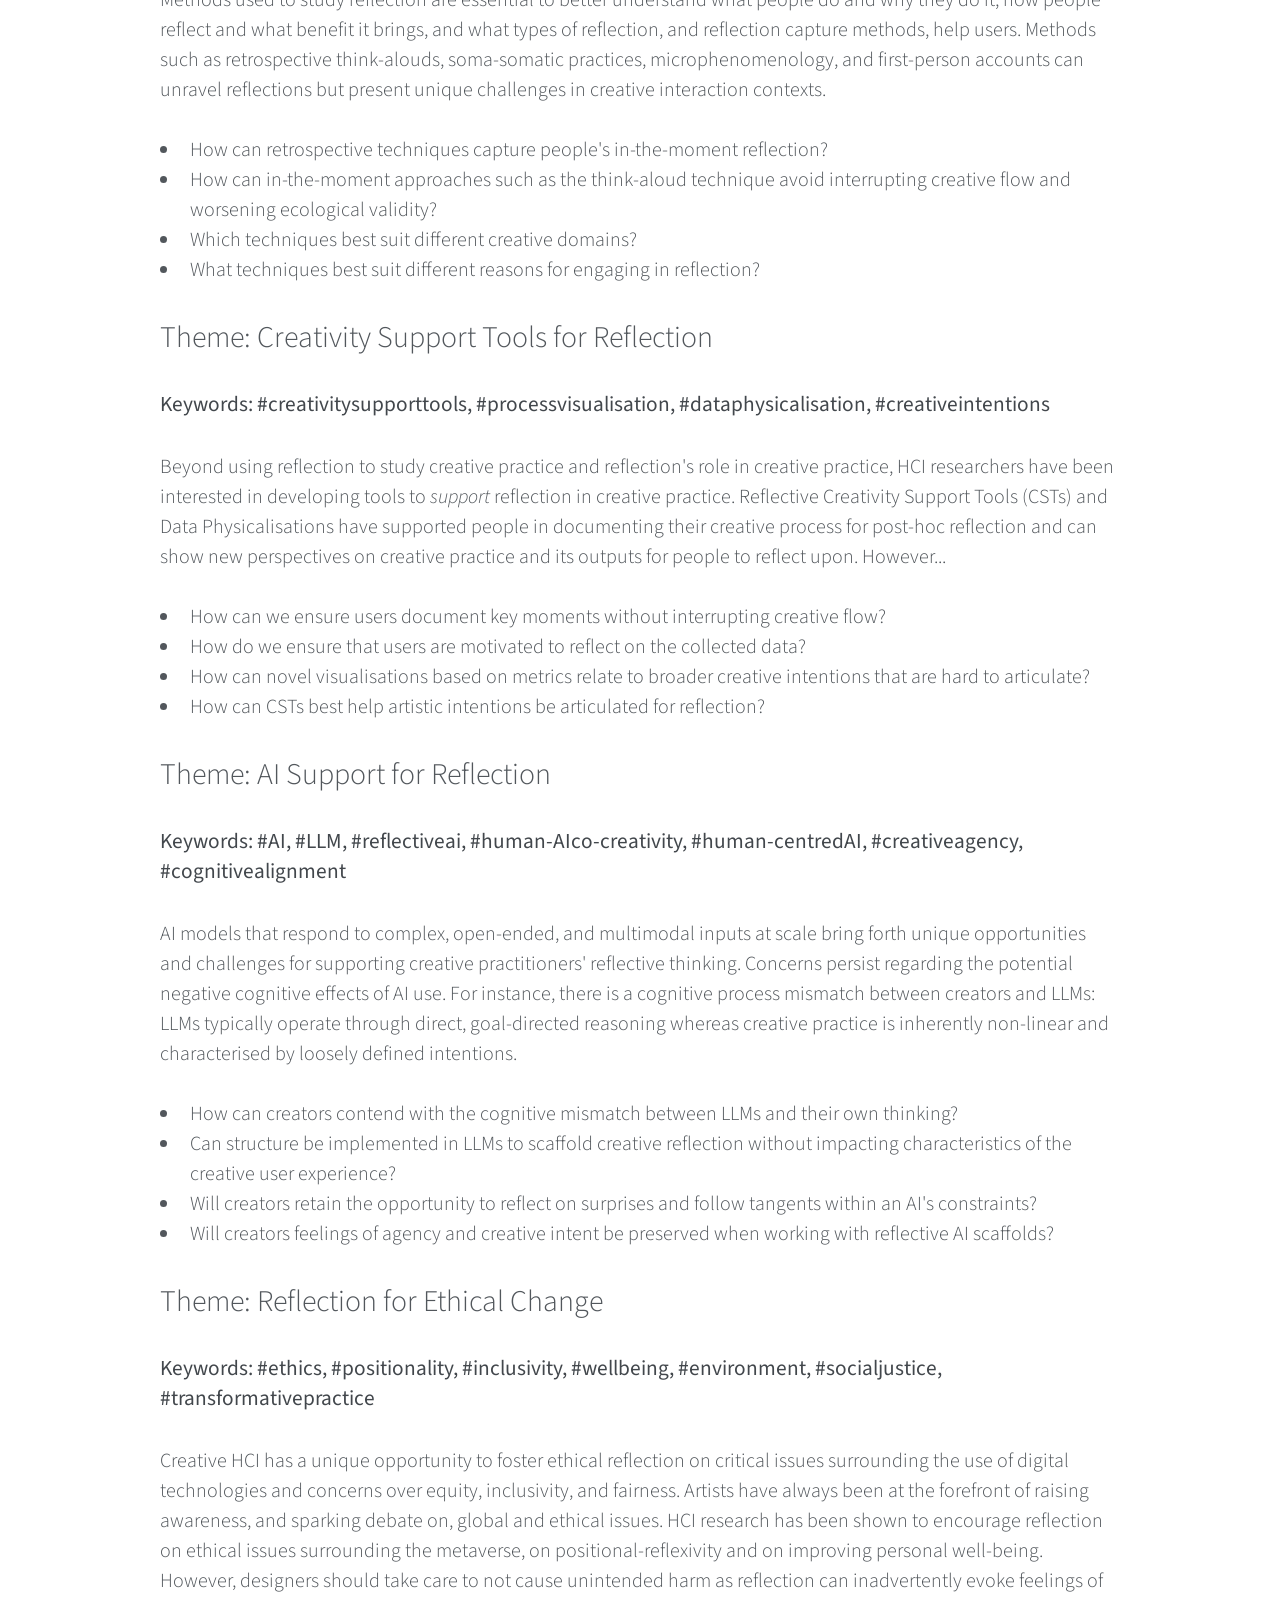
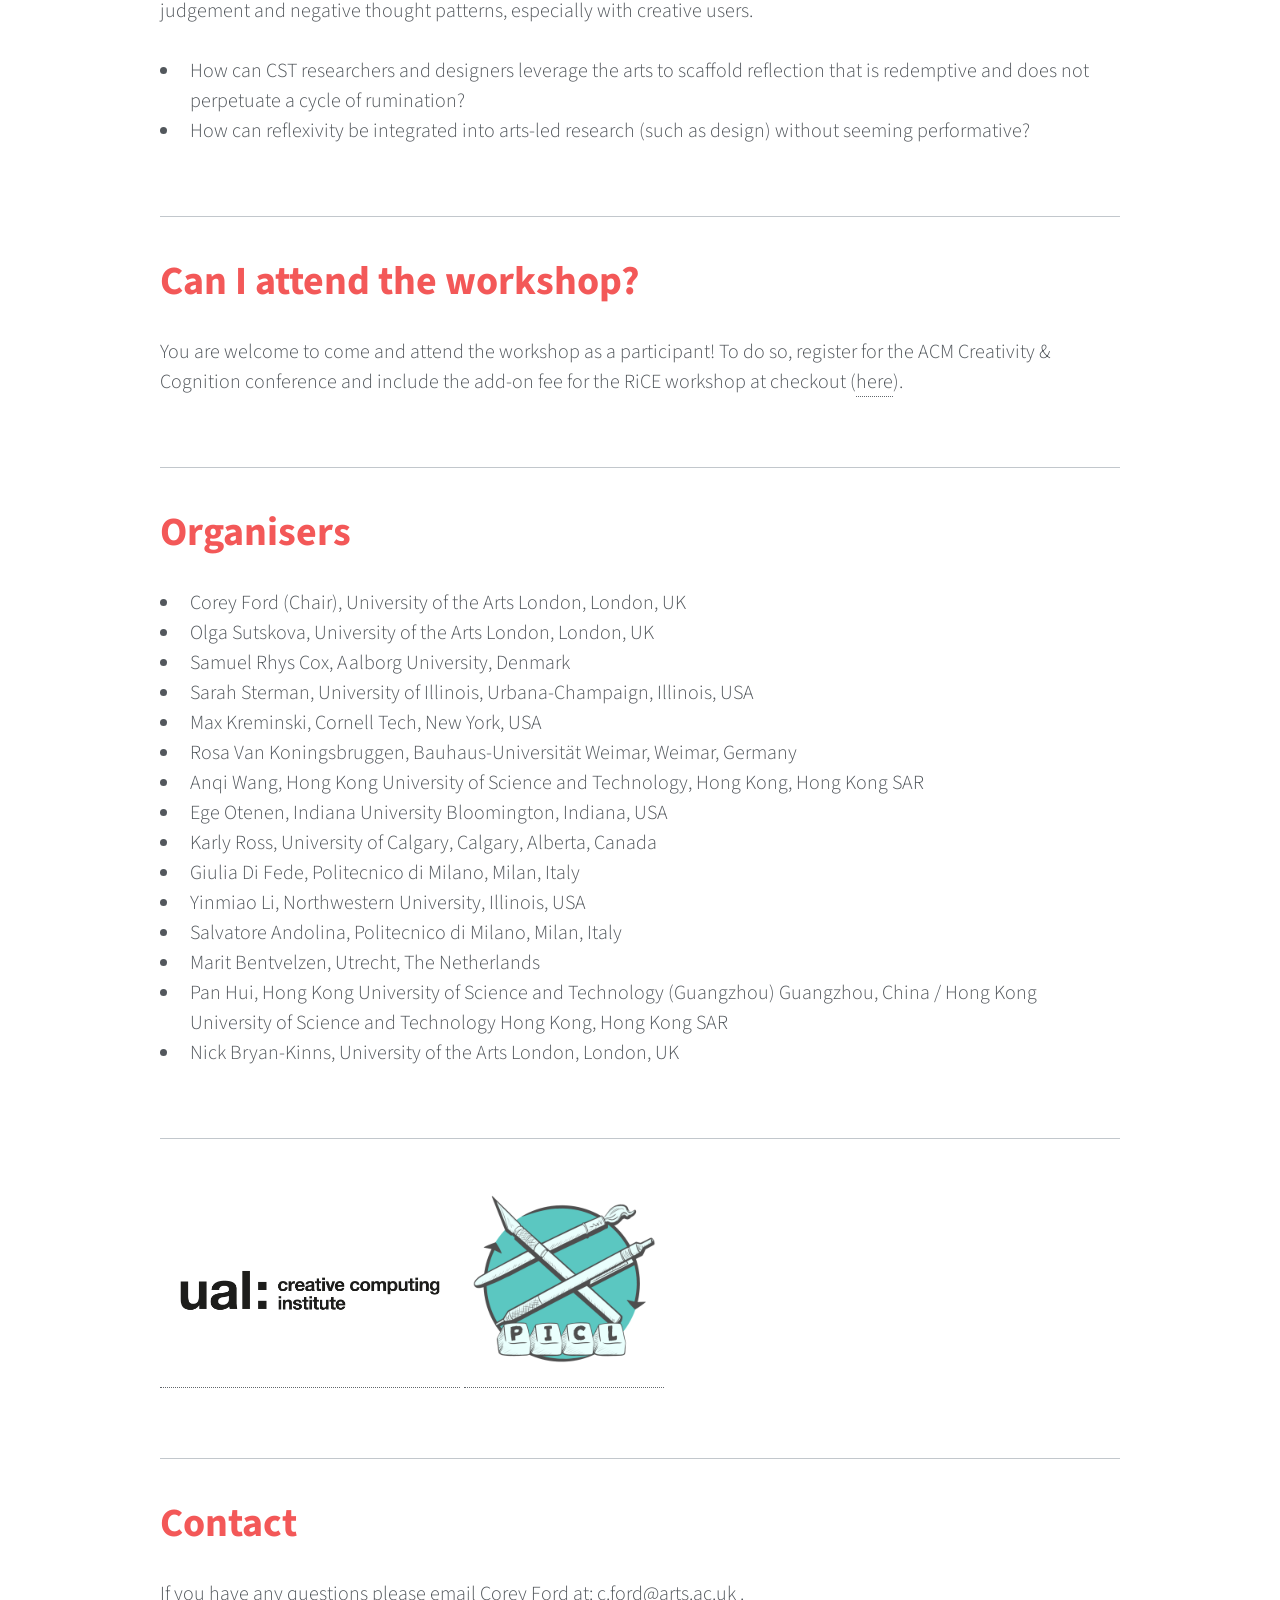
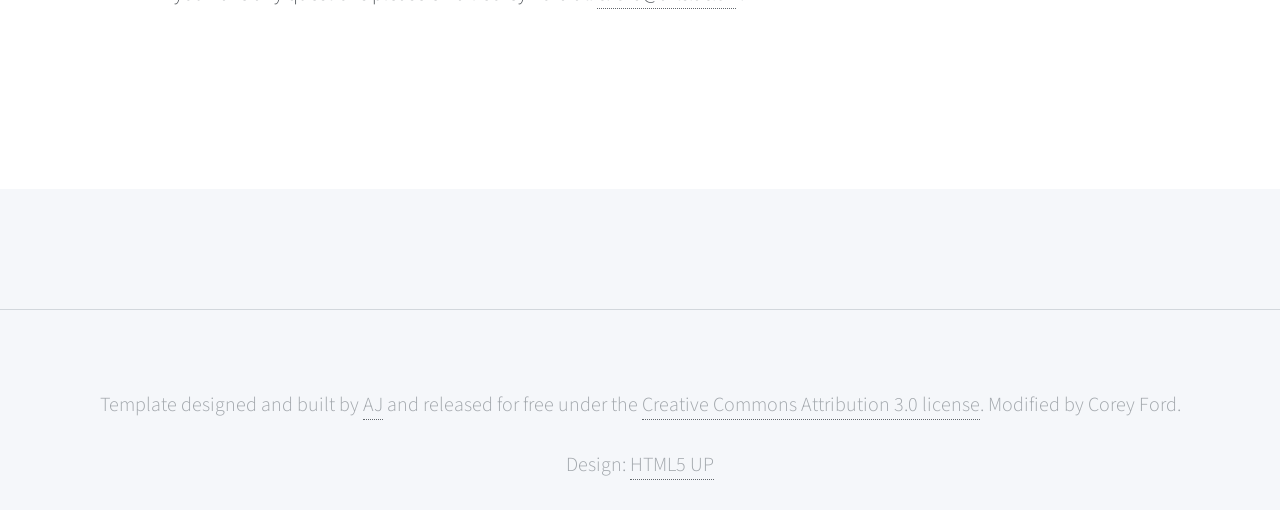
==== commit 9ea34d87: "Added schedule" ====
--- a/index.html
+++ b/index.html
@@ -46,7 +46,7 @@
               <h2 style="font-weight: bold; color: #f35858;">Key Information</h2>
             </header>
             <p>
-            <ul>
+            <ul style="margin-top: 0; margin-bottom: 0;">
               <li>
                 <b>Venue:</b> In-person at <a href="https://cc.acm.org/2026/venue/">Central Saint Martins, University of the Arts London</a>.
               </li>
@@ -74,8 +74,128 @@
               </br> 
 
               To examine reflection in creative interaction, we invite submissions from researchers, designers, educators, and artists across disciplines, including HCI, Cognitive Science, Design, AI, Learning Sciences, and Digital Art to discuss reflection in creative interaction. The main themes are listed below.
-              <!-- <ul><li>Methods for Capturing Reflection</li><li>Creativity Support Tools for Reflection</li><li>AI support for Reflection</li><li>Reflection for Ethical Change</li></ul> -->
-            </p>
+              <!-- <ul style="margin-top: 0; margin-bottom: 0;"><li>Methods for Capturing Reflection</li><li>Creativity Support Tools for Reflection</li><li>AI support for Reflection</li><li>Reflection for Ethical Change</li></ul> -->
+            </p>
+
+            <!-- Tentative Schedule -->
+            <header>
+              <h2 style="font-weight: bold; color: #f35858;">Tentative Schedule</h2>
+            </header>
+
+            <p> The proposed schedule for the workshop is shown below. </p> 
+
+            <p> All times are displayed in the workshop's time zone (London, UK).</p>
+
+<style>
+#schedule td {
+  padding: 6px;
+  border-bottom: 1px solid #eee;
+  vertical-align: top;
+}
+</style>
+
+<table id = "schedule" style="width:100%; border-collapse: collapse;">
+  <tbody>
+    <tr>
+      <td style="width:80px; vertical-align:top;"><b>9:30</b></td>
+      <td><b>Arrival</b></td>
+    </tr>
+
+    <tr>
+      <td style="vertical-align:top;"><b>9:45</b></td>
+      <td><b>Welcome and ice breakers</b></td>
+    </tr>
+
+    <tr>
+      <td style="vertical-align:top;"><b>10:00</b></td>
+      <td>
+        Presentations - Group A (10 mins per presentation)
+        <ul style="margin: 0.3em 0;">
+          <li>Corey Ford, Yinmiao Li and Rosa Van Koningsbruggen. <i>Creative Task Cards for Reflection, Self-Efficiency and Self-Regulation in CS1 Introductory Programming: Initial Insights</i></li>
+          <li>Katherine Rees. <i>Somatosensory activation and attentional states in creative making</i></li>
+          <li>Sydney Reis. <i>Design Concept: Scaffolding Geopolitical Reflection Among Tech Workers</i></li>
+          <li>Archana Prasad, Isha Singh and Tom Simmons. <i>Beyond Bias: Participatory and Reflective Approaches to Cultural AI</i></li>
+          <li>Ruth Jacob. <i>Minding the Gap: Bringing Mindfulness and Reflection-in-Action into Higher Education Settings</i></li>
+        </ul>
+      </td>
+    </tr>
+
+    <tr>
+      <td style="vertical-align:top;"><b>10:50</b></td>
+      <td><b>Break</b></td>
+    </tr>
+
+    <tr>
+      <td style="vertical-align:top;"><b>11:05</b></td>
+      <td>
+        Presentations - Group B (10 mins per presentation)
+        <ul style="margin: 0.3em 0;">
+          <li>Meet Ahluwalia. <i>Beyond Transparency: Using AI-Generated Narratives to Surface Algorithmic Identity</i></li>
+          <li>Lan Luo, Dongyijie Primo Pan, Junhua Zhu, Muzhi Zhou and Pan Hui. <i>Meflex: Supporting Entrepreneurial Ideation Through Nonlinear Business Plan Writing</i></li>
+          <li>Suh Young Choi. <i>Creativity and Reflection for Teaching Humanistic Data Programming</i></li>
+          <li>Xiao Xiao. <i>Musical Mirrors: The LLM as Sounding Board in Songwriting</i></li>
+        </ul>
+      </td>
+    </tr>
+
+    <tr>
+      <td style="vertical-align:top;"><b>11:45</b></td>
+      <td><b>Taxonomy Exercise Part 1</b></td>
+    </tr>
+
+    <tr>
+      <td style="vertical-align:top;"><b>12:30</b></td>
+      <td><b>Lunch</b></td>
+    </tr>
+
+    <tr>
+      <td style="vertical-align:top;"><b>14:00</b></td>
+      <td>
+        Presentations - Group C (10 mins per presentation)
+        <ul style="margin: 0.3em 0;">
+          <li>Marianne Bossema, Somaya Ben Allouch and Rob Saunders. <i>Breakdowns for Human-Machine Creative Reflexivity</i></li>
+          <li>Janin Koch, Xiaohan Liao and Géry Casiez. <i>AI as Friction for Reflection Support in Ideation</i></li>
+          <li>Shehryar Saharan, Shehroze Saharan, Roxanne Ziman, Nicholas Woolridge, and Gaël McGill. <i>What We Risk Losing When Creating Gets Easy: Friction, Judgment, and Critical Reflective Practice with Generative AI in Creative Work</i></li>
+          <li>Samia Menon, Samyukta Jayaram, Chetan Goenka and Shm Garanganao Almeda. <i>Reflecting on Creative-Boundaries with an AI Co-Doodler</i></li>
+          <li>Richard Brath. <i>Design Reflections on Transition to LLM-Aided Novel Visualizations</i></li>
+        </ul>
+      </td>
+    </tr>
+
+    <tr>
+      <td style="vertical-align:top;"><b>14:50</b></td>
+      <td><b>Break</b></td>
+    </tr>
+
+    <tr>
+      <td style="vertical-align:top;"><b>15:05</b></td>
+      <td>
+        Presentations - Group D (10 mins per presentation)
+        <ul style="margin: 0.3em 0;">
+          <li>Olga Sutskova and Corey Ford. <i>Social Facilitation of Creative Reflection: AI-agents and Humans</i></li>
+          <li>Ace S. Chen. <i>Reading Aloud as Reflective Writing Practice: Lessons from Playwriting on Speaking and Listening</i></li>
+          <li>Sarah Anne Brown. <i>Where to Look for Reflection in Writing Tasks: Challenges and Perspectives from a Study on Interactive Story Authoring for Mental Health</i></li>
+          <li>Anna Zhang. <i>Prompted: An AI Tool that Asks, Not Answers</i></li>
+        </ul>
+      </td>
+    </tr>
+
+    <tr>
+      <td style="vertical-align:top;"><b>15:45</b></td>
+      <td><b>Taxonomy Exercise Part 2</b></td>
+    </tr>
+
+    <tr>
+      <td style="vertical-align:top;"><b>16:30</b></td>
+      <td><b>Community Building</b></td>
+    </tr>
+
+    <tr>
+      <td style="vertical-align:top;"><b>17:00</b></td>
+      <td><b>Formal Close</b> (Opportunity for informal networking after the workshop)</td>
+    </tr>
+  </tbody>
+</table>
 
 
 
@@ -91,7 +211,7 @@
             </p>
             </ul>
             <p> Methods used to study reflection are essential to better understand what people do and why they do it, how people reflect and what benefit it brings, and what types of reflection, and reflection capture methods, help users. Methods such as retrospective think-alouds, soma-somatic practices, microphenomenology, and first-person accounts can unravel reflections but present unique challenges in creative interaction contexts. 
-            <ul>
+            <ul style="margin-top: 0; margin-bottom: 0;">
                <li>How can retrospective techniques capture people's in-the-moment reflection?</li>
                <li>How can in-the-moment approaches such as the think-aloud technique avoid interrupting creative flow and worsening ecological validity?</li>
                <li>Which techniques best suit different creative domains? </li>
@@ -107,7 +227,7 @@
                 <b>Keywords: #creativitysupporttools, #processvisualisation, #dataphysicalisation, #creativeintentions </b>
             </p>
             <p> Beyond using reflection to study creative practice and reflection's role in creative practice, HCI researchers have been interested in developing tools to <i>support</i> reflection in creative practice. Reflective Creativity Support Tools (CSTs) and Data Physicalisations have supported people in documenting their creative process for post-hoc reflection and can show new perspectives on creative practice and its outputs for people to reflect upon. However... 
-            <ul>
+            <ul style="margin-top: 0; margin-bottom: 0;">
                <li>How can we ensure users document key moments without interrupting creative flow? </li>
                <li>How do we ensure that users are motivated to reflect on the collected data?</li>
                <li>How can novel visualisations based on metrics relate to broader creative intentions that are hard to articulate?</li>
@@ -122,7 +242,7 @@
                 <b>Keywords: #AI, #LLM, #reflectiveai, #human-AIco-creativity, #human-centredAI, #creativeagency, #cognitivealignment </b>
             </p>
             <p> AI models that respond to complex, open-ended, and multimodal inputs at scale bring forth unique opportunities and challenges for supporting creative practitioners' reflective thinking. Concerns persist regarding the potential negative cognitive effects of AI use. For instance, there is a cognitive process mismatch between creators and LLMs: LLMs typically operate through direct, goal-directed reasoning whereas creative practice is inherently non-linear and characterised by loosely defined intentions. 
-               <ul>
+               <ul style="margin-top: 0; margin-bottom: 0;">
                   <li>How can creators contend with the cognitive mismatch between LLMs and their own thinking? </li>
                   <li>Can structure be implemented in LLMs to scaffold creative reflection without impacting characteristics of the creative user experience?</li> 
                   <li>Will creators retain the opportunity to reflect on surprises and follow tangents within an AI's constraints?</li> 
@@ -138,7 +258,7 @@
             </p>
             <p> Creative HCI has a unique opportunity to foster ethical reflection on critical issues surrounding the use of digital technologies and concerns over equity, inclusivity, and fairness. Artists have always been at the forefront of raising awareness, and sparking debate on, global and ethical issues. HCI research has been shown to encourage reflection on ethical issues surrounding the metaverse, on positional-reflexivity and on improving personal well-being. However, designers should take care to not cause unintended harm as reflection can inadvertently evoke feelings of judgement and negative thought patterns, especially with creative users. 
                <!-- The development of artistic identity involves self-reflection on individual qualities that are deeply personal and can involve revisiting uncomfortable memories.  -->
-            <ul>
+            <ul style="margin-top: 0; margin-bottom: 0;">
                <li>How can CST researchers and designers leverage the arts to scaffold reflection that is redemptive and does not perpetuate a cycle of rumination?</li> 
                <li>How can reflexivity be integrated into arts-led research (such as design) without seeming performative? </li>
             </ul>
@@ -160,7 +280,7 @@
             </header>
             <p>
             <p>
-            <ul>
+            <ul style="margin-top: 0; margin-bottom: 0;">
               <li>Corey Ford (Chair), University of the Arts London, London, UK</li>
               <li>Olga Sutskova, University of the Arts London, London, UK</li>
               <li>Samuel Rhys Cox, Aalborg University, Denmark</li>
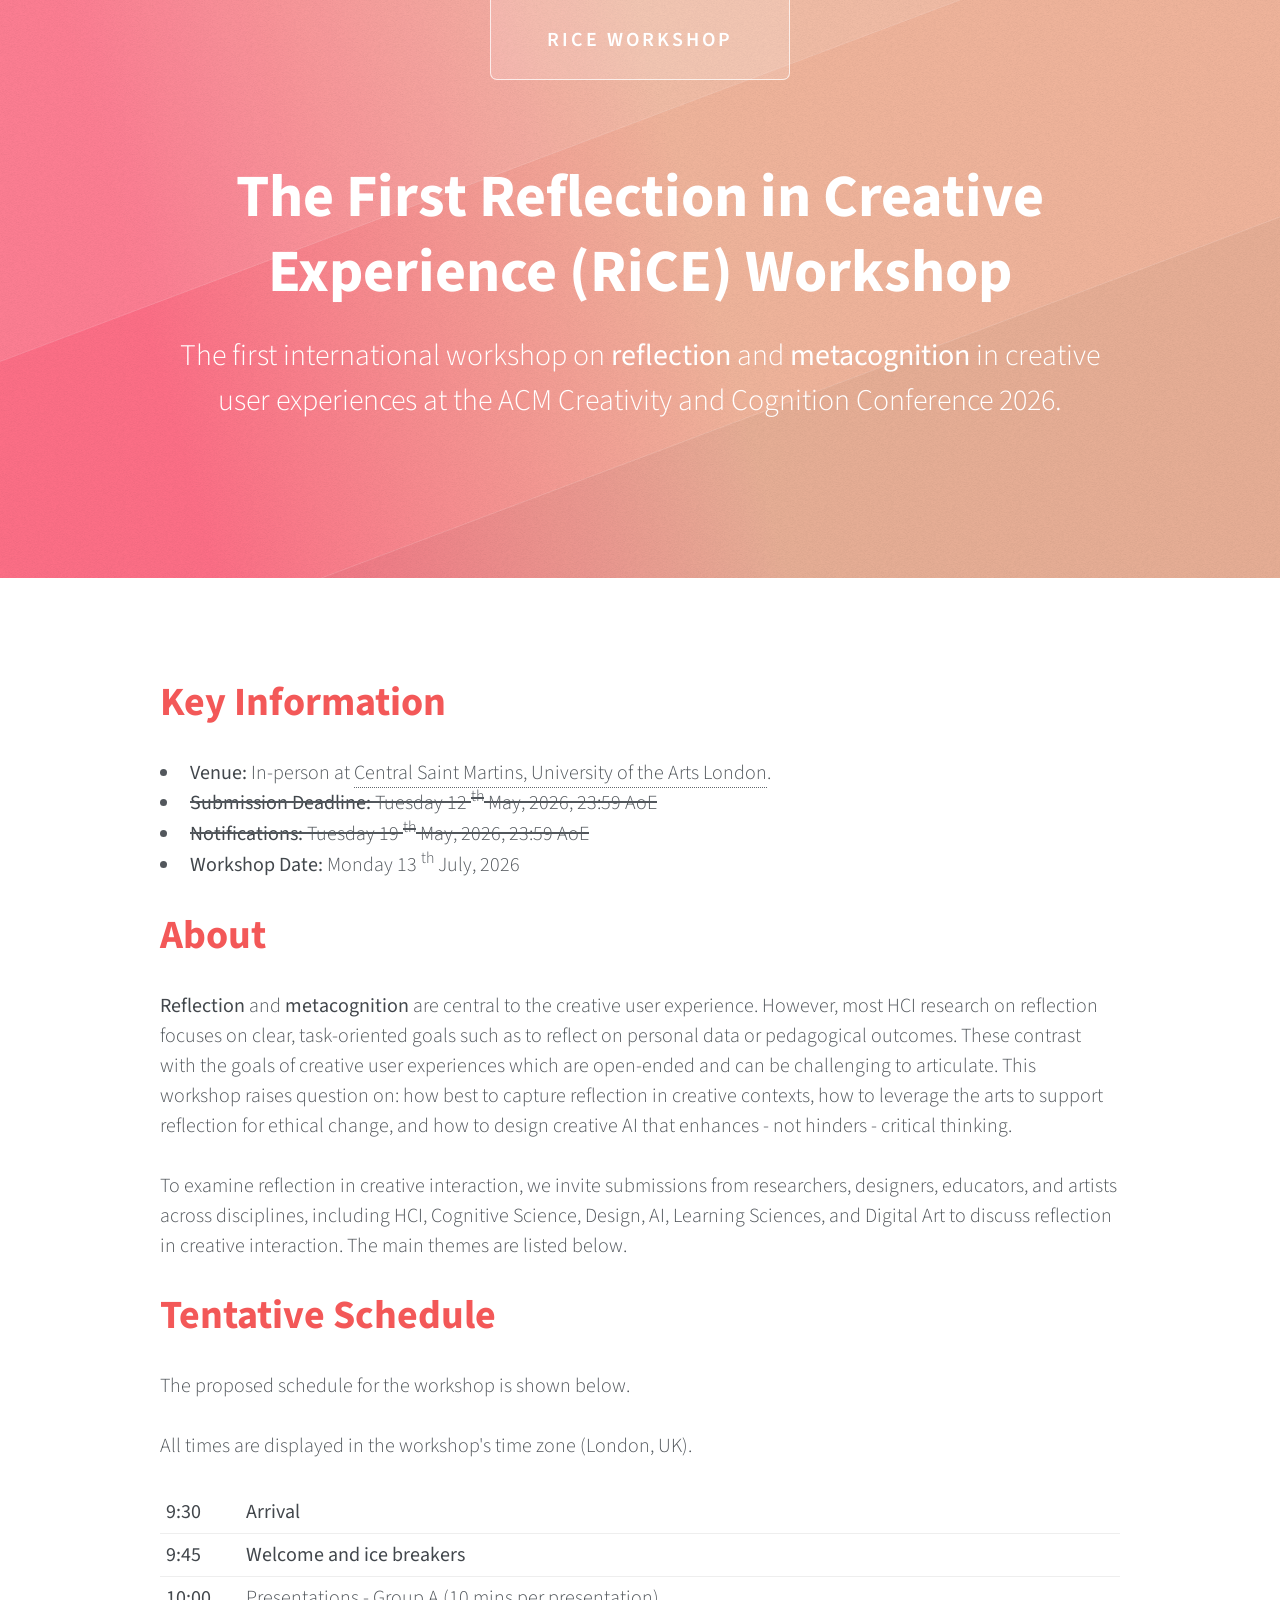
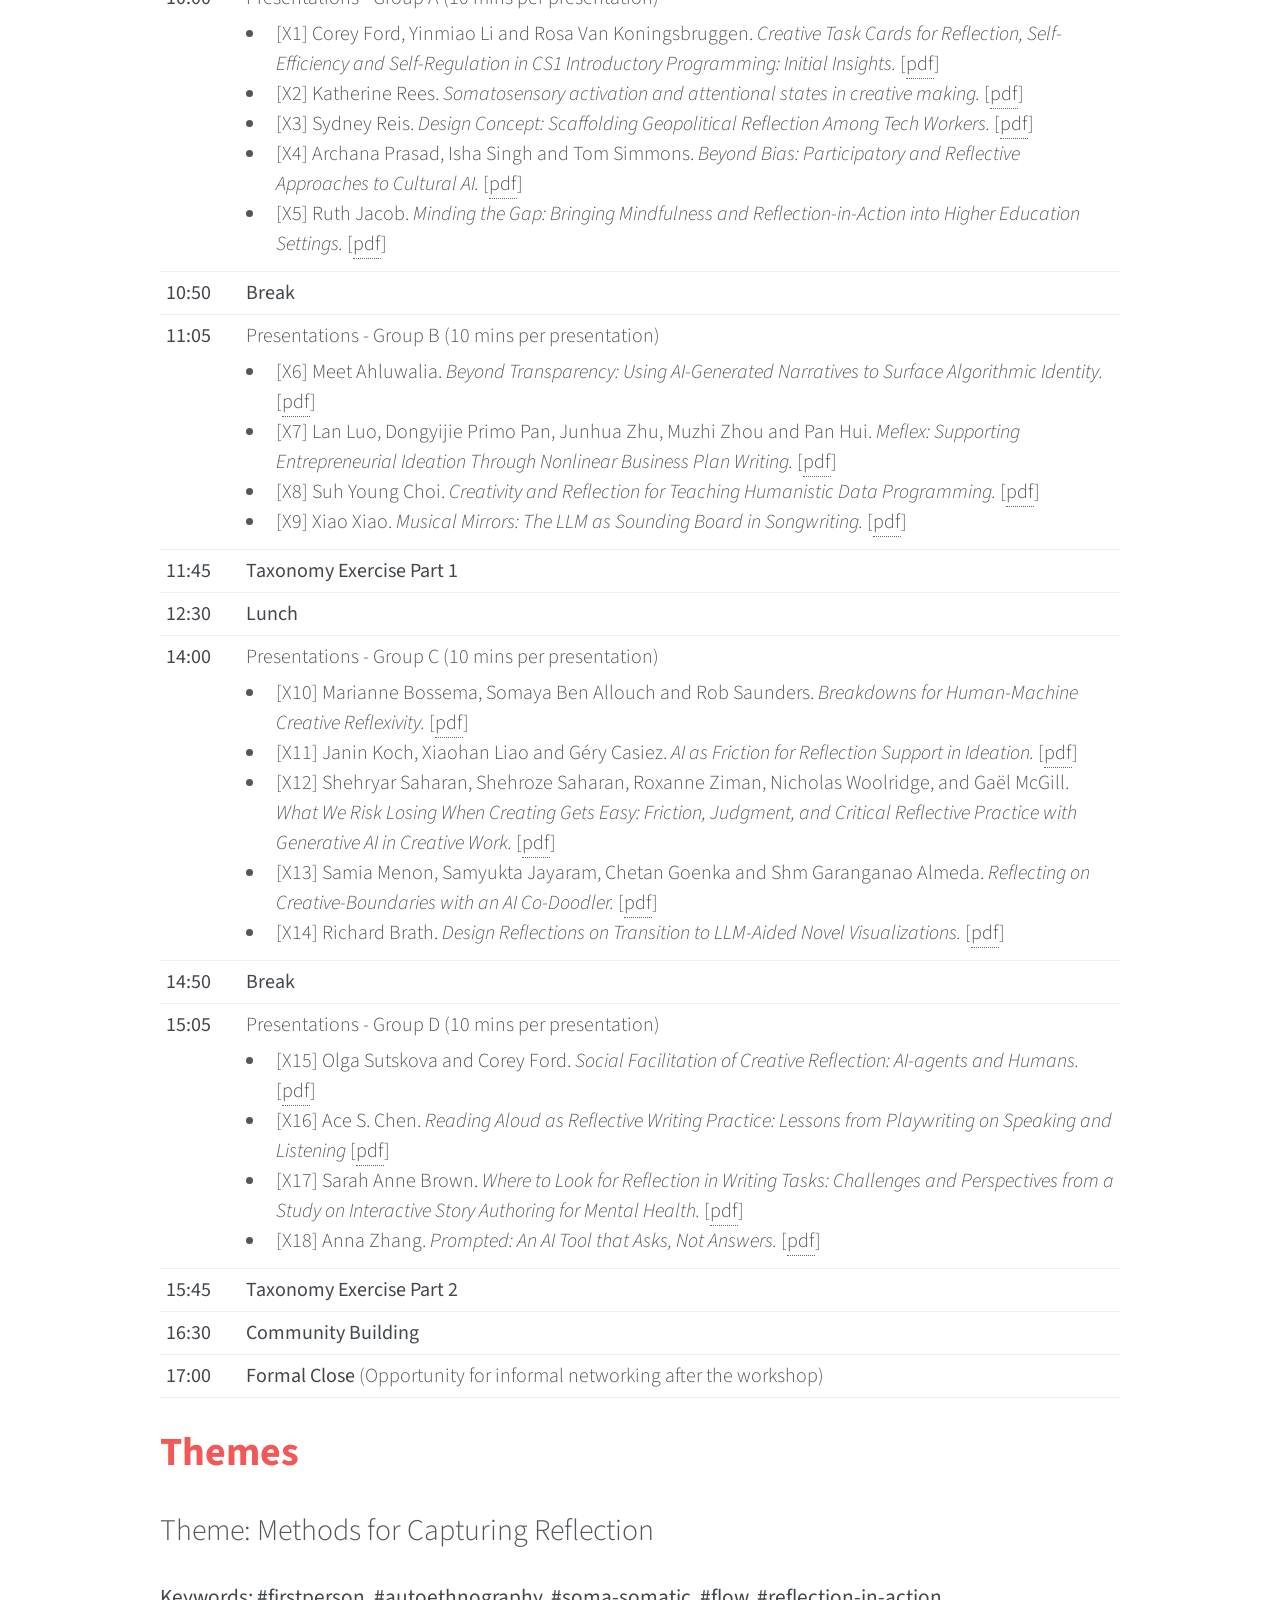
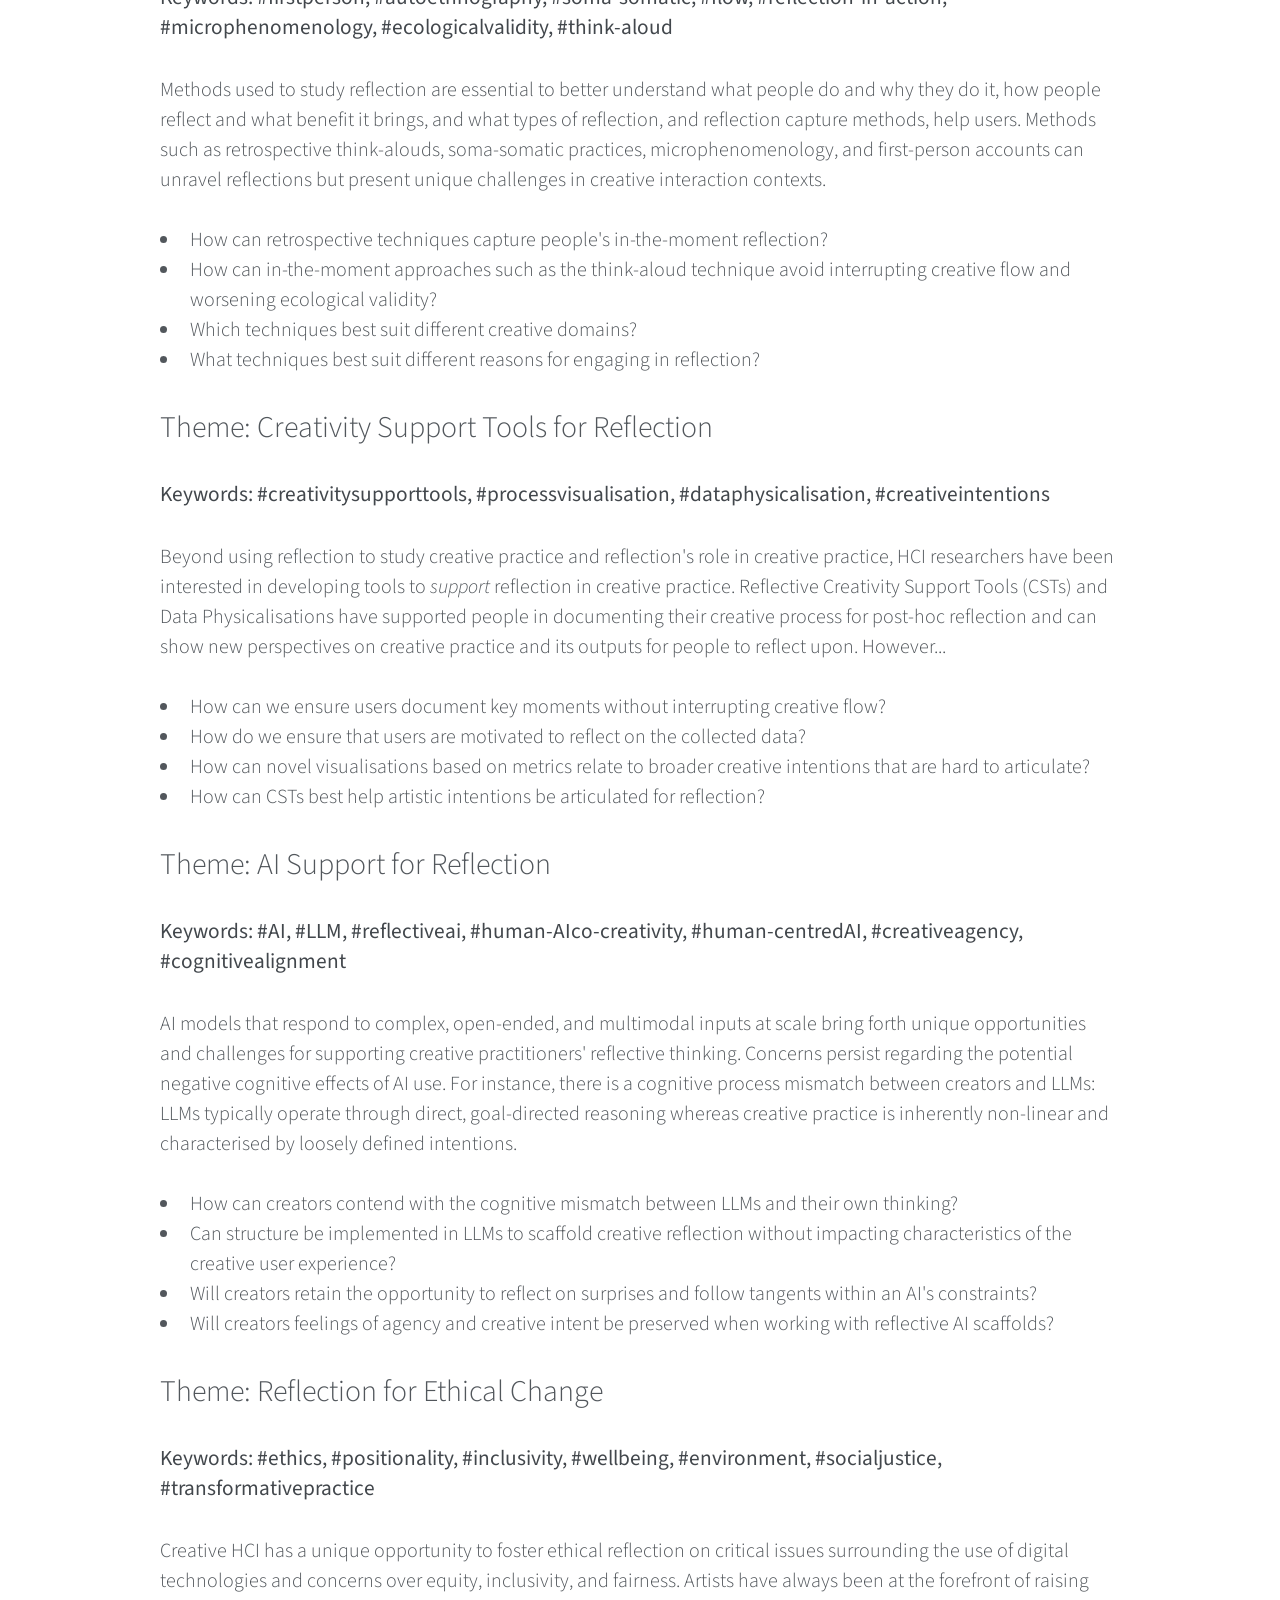
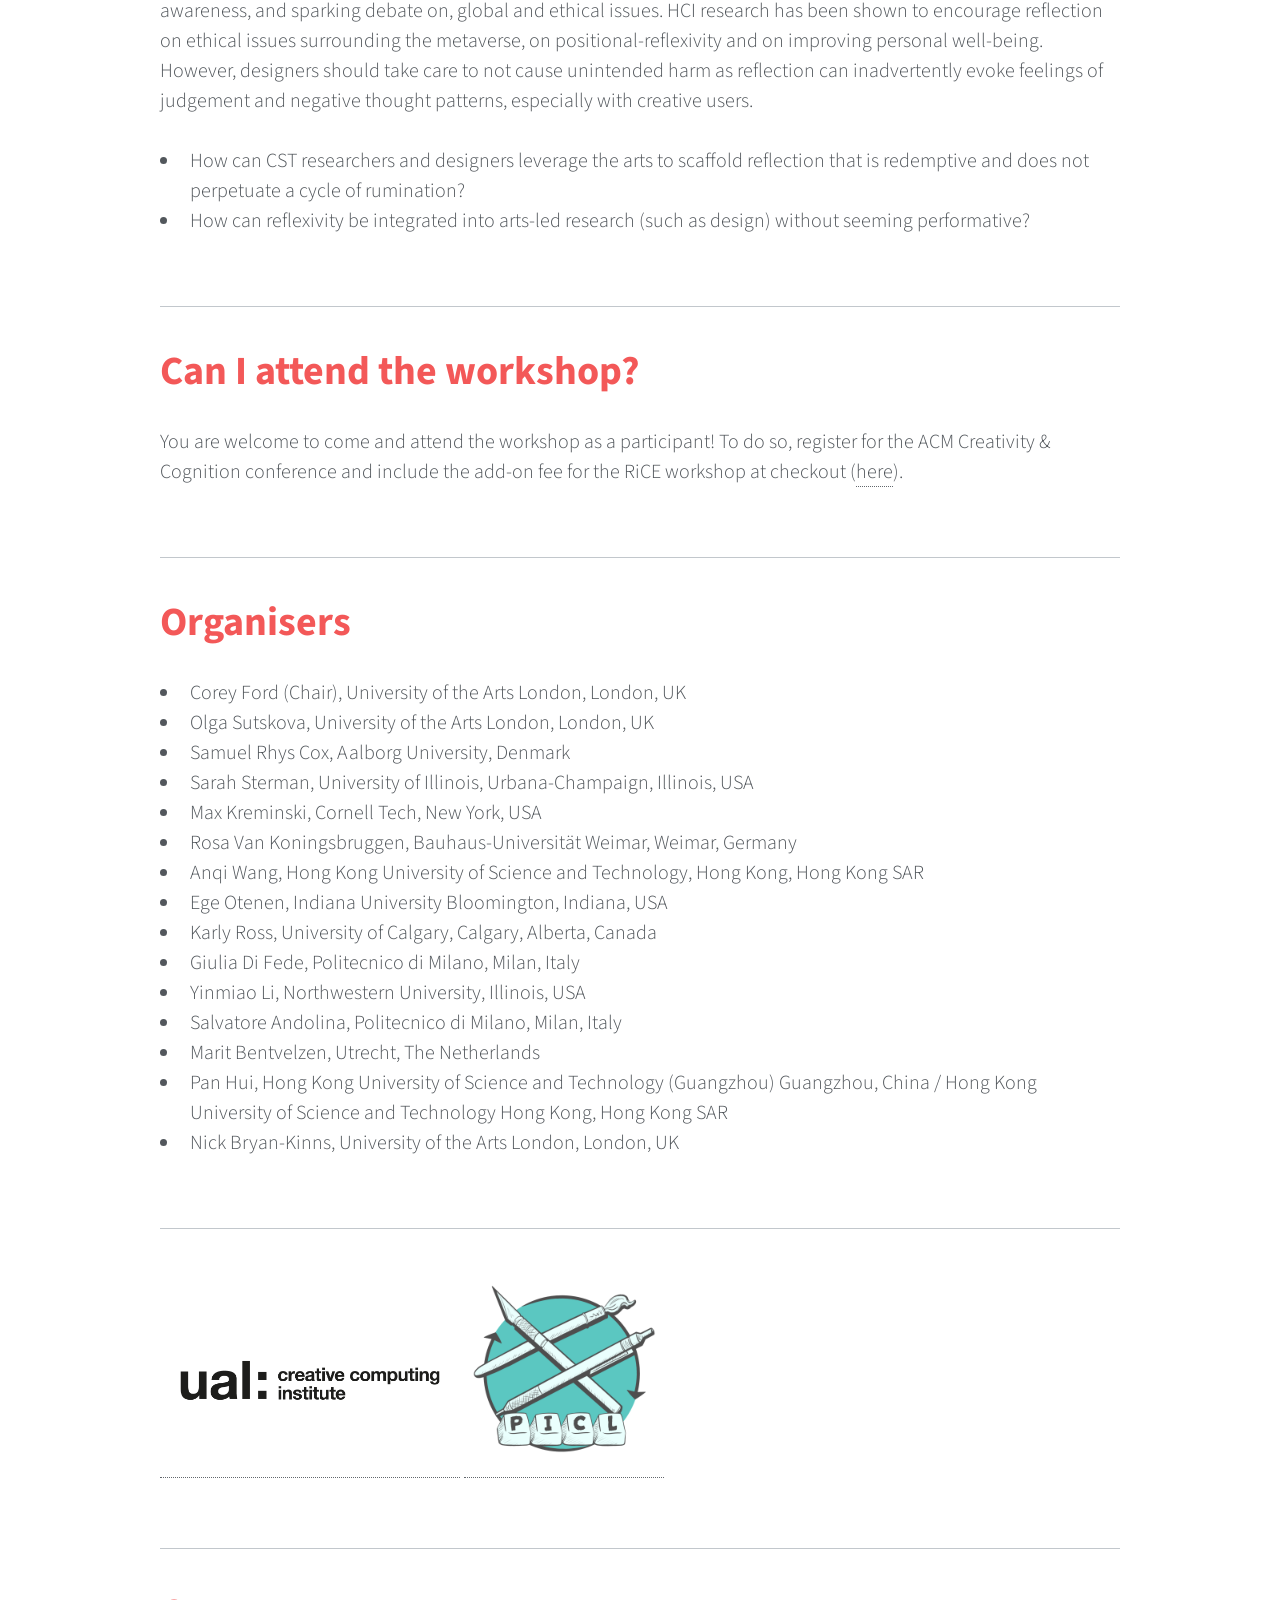
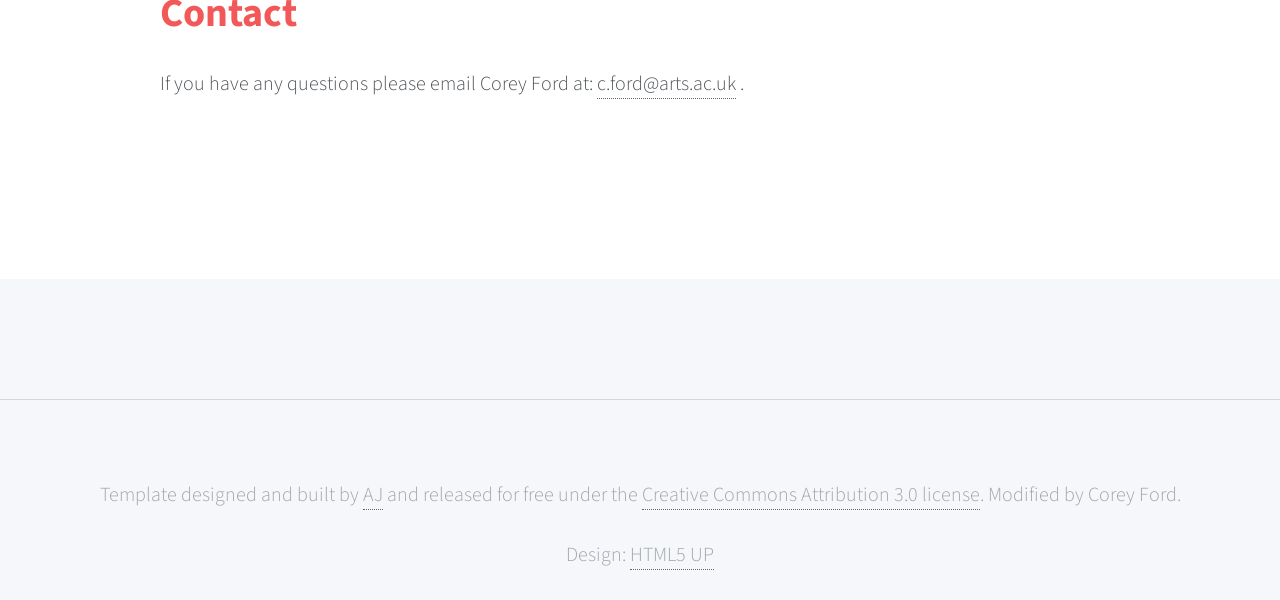
==== commit a1482b5a: "Added papers for pre-reading before workshop" ====
--- a/index.html
+++ b/index.html
@@ -111,11 +111,11 @@
       <td>
         Presentations - Group A (10 mins per presentation)
         <ul style="margin: 0.3em 0;">
-          <li>Corey Ford, Yinmiao Li and Rosa Van Koningsbruggen. <i>Creative Task Cards for Reflection, Self-Efficiency and Self-Regulation in CS1 Introductory Programming: Initial Insights</i></li>
-          <li>Katherine Rees. <i>Somatosensory activation and attentional states in creative making</i></li>
-          <li>Sydney Reis. <i>Design Concept: Scaffolding Geopolitical Reflection Among Tech Workers</i></li>
-          <li>Archana Prasad, Isha Singh and Tom Simmons. <i>Beyond Bias: Participatory and Reflective Approaches to Cultural AI</i></li>
-          <li>Ruth Jacob. <i>Minding the Gap: Bringing Mindfulness and Reflection-in-Action into Higher Education Settings</i></li>
+          <li> [X1] Corey Ford, Yinmiao Li and Rosa Van Koningsbruggen. <i>Creative Task Cards for Reflection, Self-Efficiency and Self-Regulation in CS1 Introductory Programming: Initial Insights.</i> [<a href="pre-workshop/rice2026-paperX1.pdf">pdf</a>]</li>
+          <li> [X2] Katherine Rees. <i>Somatosensory activation and attentional states in creative making.</i> [<a href="pre-workshop/rice2026-paperX2.pdf">pdf</a>]</li>
+          <li> [X3] Sydney Reis. <i>Design Concept: Scaffolding Geopolitical Reflection Among Tech Workers.</i> [<a href="pre-workshop/rice2026-paperX3.pdf">pdf</a>]</li>
+          <li> [X4] Archana Prasad, Isha Singh and Tom Simmons. <i>Beyond Bias: Participatory and Reflective Approaches to Cultural AI.</i> [<a href="pre-workshop/rice2026-paperX4.pdf">pdf</a>]</li>
+          <li> [X5] Ruth Jacob. <i>Minding the Gap: Bringing Mindfulness and Reflection-in-Action into Higher Education Settings.</i> [<a href="pre-workshop/rice2026-paperX5.pdf">pdf</a>]</li>
         </ul>
       </td>
     </tr>
@@ -130,10 +130,10 @@
       <td>
         Presentations - Group B (10 mins per presentation)
         <ul style="margin: 0.3em 0;">
-          <li>Meet Ahluwalia. <i>Beyond Transparency: Using AI-Generated Narratives to Surface Algorithmic Identity</i></li>
-          <li>Lan Luo, Dongyijie Primo Pan, Junhua Zhu, Muzhi Zhou and Pan Hui. <i>Meflex: Supporting Entrepreneurial Ideation Through Nonlinear Business Plan Writing</i></li>
-          <li>Suh Young Choi. <i>Creativity and Reflection for Teaching Humanistic Data Programming</i></li>
-          <li>Xiao Xiao. <i>Musical Mirrors: The LLM as Sounding Board in Songwriting</i></li>
+          <li> [X6] Meet Ahluwalia. <i>Beyond Transparency: Using AI-Generated Narratives to Surface Algorithmic Identity.</i> [<a href="pre-workshop/rice2026-paperX6.pdf">pdf</a>]</li>
+          <li> [X7] Lan Luo, Dongyijie Primo Pan, Junhua Zhu, Muzhi Zhou and Pan Hui. <i>Meflex: Supporting Entrepreneurial Ideation Through Nonlinear Business Plan Writing.</i> [<a href="pre-workshop/rice2026-paperX7.pdf">pdf</a>]</li>
+          <li> [X8] Suh Young Choi. <i>Creativity and Reflection for Teaching Humanistic Data Programming.</i> [<a href="pre-workshop/rice2026-paperX8.pdf">pdf</a>]</li>
+          <li> [X9] Xiao Xiao. <i>Musical Mirrors: The LLM as Sounding Board in Songwriting.</i> [<a href="pre-workshop/rice2026-paperX9.pdf">pdf</a>]</li>
         </ul>
       </td>
     </tr>
@@ -153,11 +153,11 @@
       <td>
         Presentations - Group C (10 mins per presentation)
         <ul style="margin: 0.3em 0;">
-          <li>Marianne Bossema, Somaya Ben Allouch and Rob Saunders. <i>Breakdowns for Human-Machine Creative Reflexivity</i></li>
-          <li>Janin Koch, Xiaohan Liao and Géry Casiez. <i>AI as Friction for Reflection Support in Ideation</i></li>
-          <li>Shehryar Saharan, Shehroze Saharan, Roxanne Ziman, Nicholas Woolridge, and Gaël McGill. <i>What We Risk Losing When Creating Gets Easy: Friction, Judgment, and Critical Reflective Practice with Generative AI in Creative Work</i></li>
-          <li>Samia Menon, Samyukta Jayaram, Chetan Goenka and Shm Garanganao Almeda. <i>Reflecting on Creative-Boundaries with an AI Co-Doodler</i></li>
-          <li>Richard Brath. <i>Design Reflections on Transition to LLM-Aided Novel Visualizations</i></li>
+          <li> [X10] Marianne Bossema, Somaya Ben Allouch and Rob Saunders. <i>Breakdowns for Human-Machine Creative Reflexivity.</i> [<a href="pre-workshop/rice2026-paperX10.pdf">pdf</a>]</li>
+          <li> [X11] Janin Koch, Xiaohan Liao and Géry Casiez. <i>AI as Friction for Reflection Support in Ideation.</i> [<a href="pre-workshop/rice2026-paperX11.pdf">pdf</a>]</li>
+          <li> [X12] Shehryar Saharan, Shehroze Saharan, Roxanne Ziman, Nicholas Woolridge, and Gaël McGill. <i>What We Risk Losing When Creating Gets Easy: Friction, Judgment, and Critical Reflective Practice with Generative AI in Creative Work.</i> [<a href="pre-workshop/rice2026-paperX12.pdf">pdf</a>]</li>
+          <li> [X13] Samia Menon, Samyukta Jayaram, Chetan Goenka and Shm Garanganao Almeda. <i>Reflecting on Creative-Boundaries with an AI Co-Doodler.</i> [<a href="pre-workshop/rice2026-paperX13.pdf">pdf</a>]</li>
+          <li> [X14] Richard Brath. <i>Design Reflections on Transition to LLM-Aided Novel Visualizations.</i> [<a href="pre-workshop/rice2026-paperX14.pdf">pdf</a>]</li>
         </ul>
       </td>
     </tr>
@@ -172,10 +172,10 @@
       <td>
         Presentations - Group D (10 mins per presentation)
         <ul style="margin: 0.3em 0;">
-          <li>Olga Sutskova and Corey Ford. <i>Social Facilitation of Creative Reflection: AI-agents and Humans</i></li>
-          <li>Ace S. Chen. <i>Reading Aloud as Reflective Writing Practice: Lessons from Playwriting on Speaking and Listening</i></li>
-          <li>Sarah Anne Brown. <i>Where to Look for Reflection in Writing Tasks: Challenges and Perspectives from a Study on Interactive Story Authoring for Mental Health</i></li>
-          <li>Anna Zhang. <i>Prompted: An AI Tool that Asks, Not Answers</i></li>
+          <li>[X15] Olga Sutskova and Corey Ford. <i>Social Facilitation of Creative Reflection: AI-agents and Humans.</i> [<a href="pre-workshop/rice2026-paperX15.pdf">pdf</a>]</li>
+          <li>[X16] Ace S. Chen. <i>Reading Aloud as Reflective Writing Practice: Lessons from Playwriting on Speaking and Listening</i> [<a href="pre-workshop/rice2026-paperX16.pdf">pdf</a>]</li>
+          <li>[X17] Sarah Anne Brown. <i>Where to Look for Reflection in Writing Tasks: Challenges and Perspectives from a Study on Interactive Story Authoring for Mental Health.</i> [<a href="pre-workshop/rice2026-paperX17.pdf">pdf</a>]</li>
+          <li>[X18] Anna Zhang. <i>Prompted: An AI Tool that Asks, Not Answers.</i> [<a href="pre-workshop/rice2026-paperX1.pdf">pdf</a>]</li>
         </ul>
       </td>
     </tr>
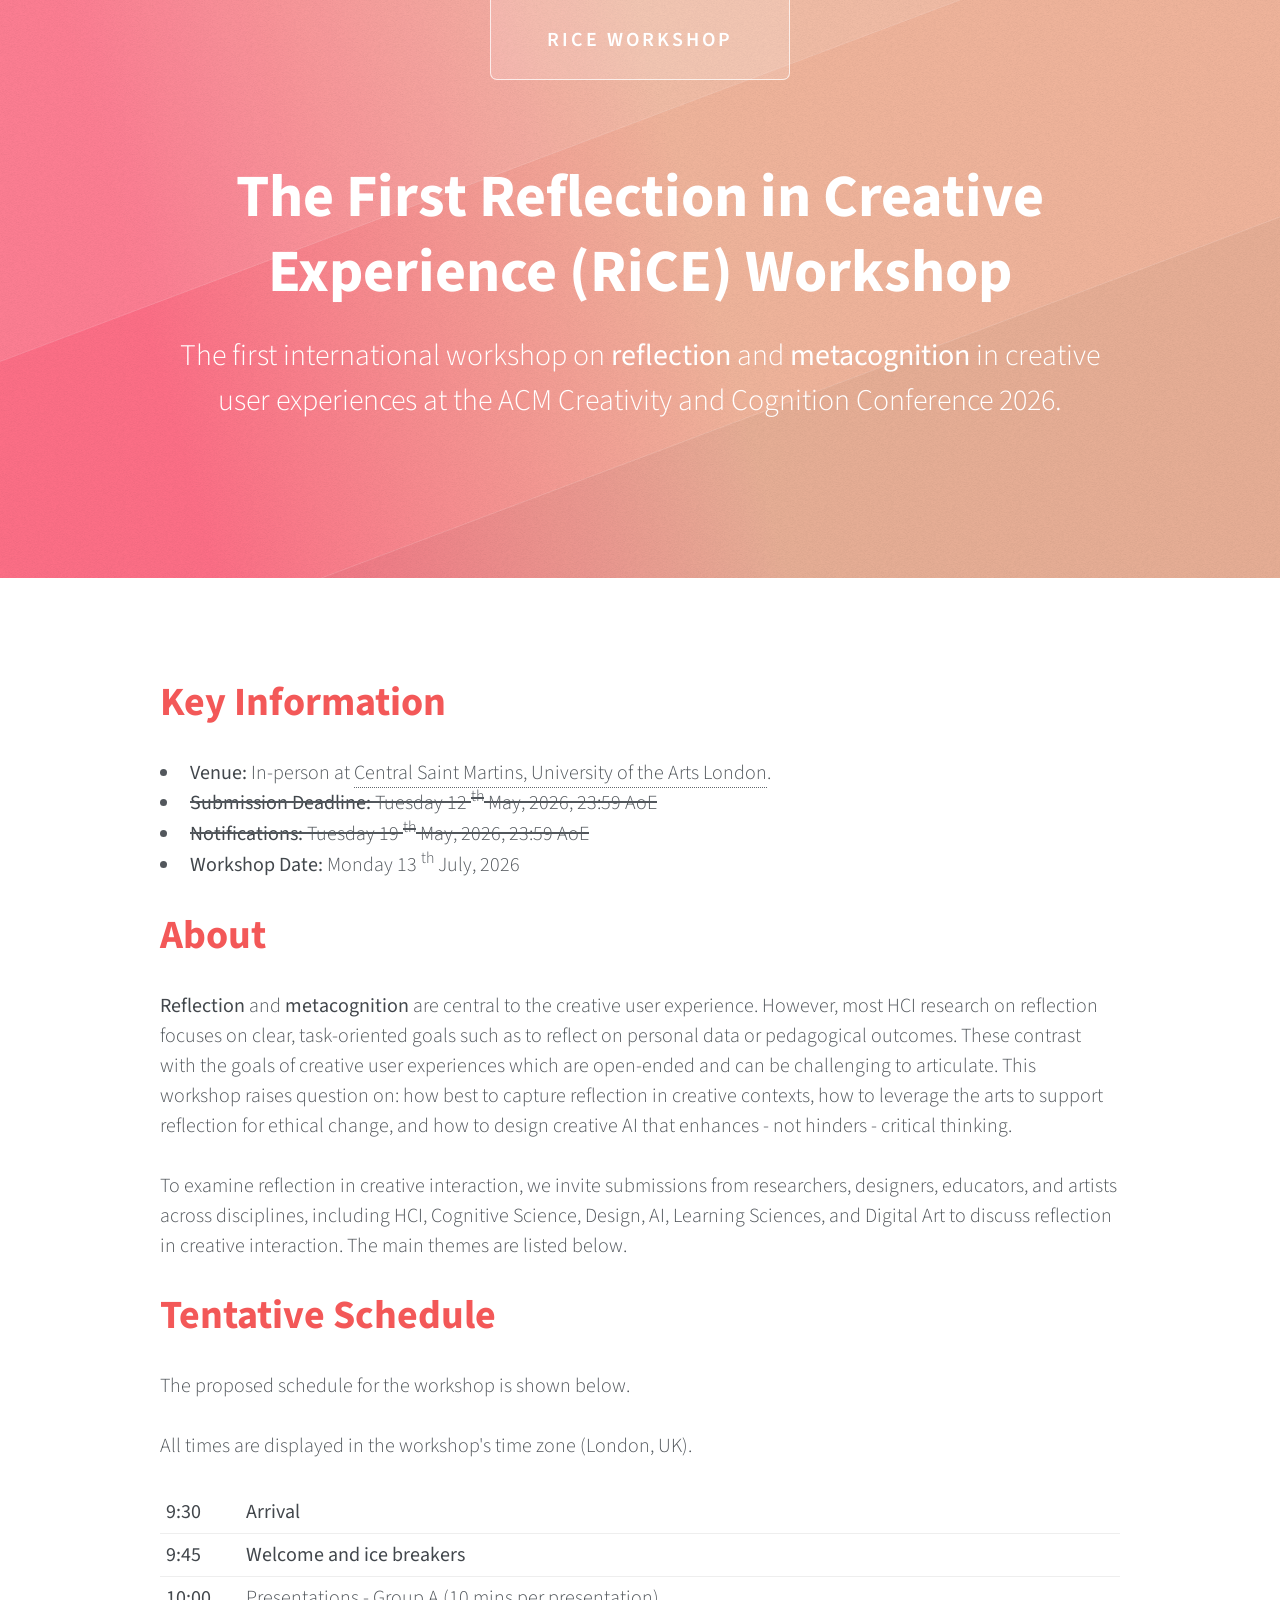
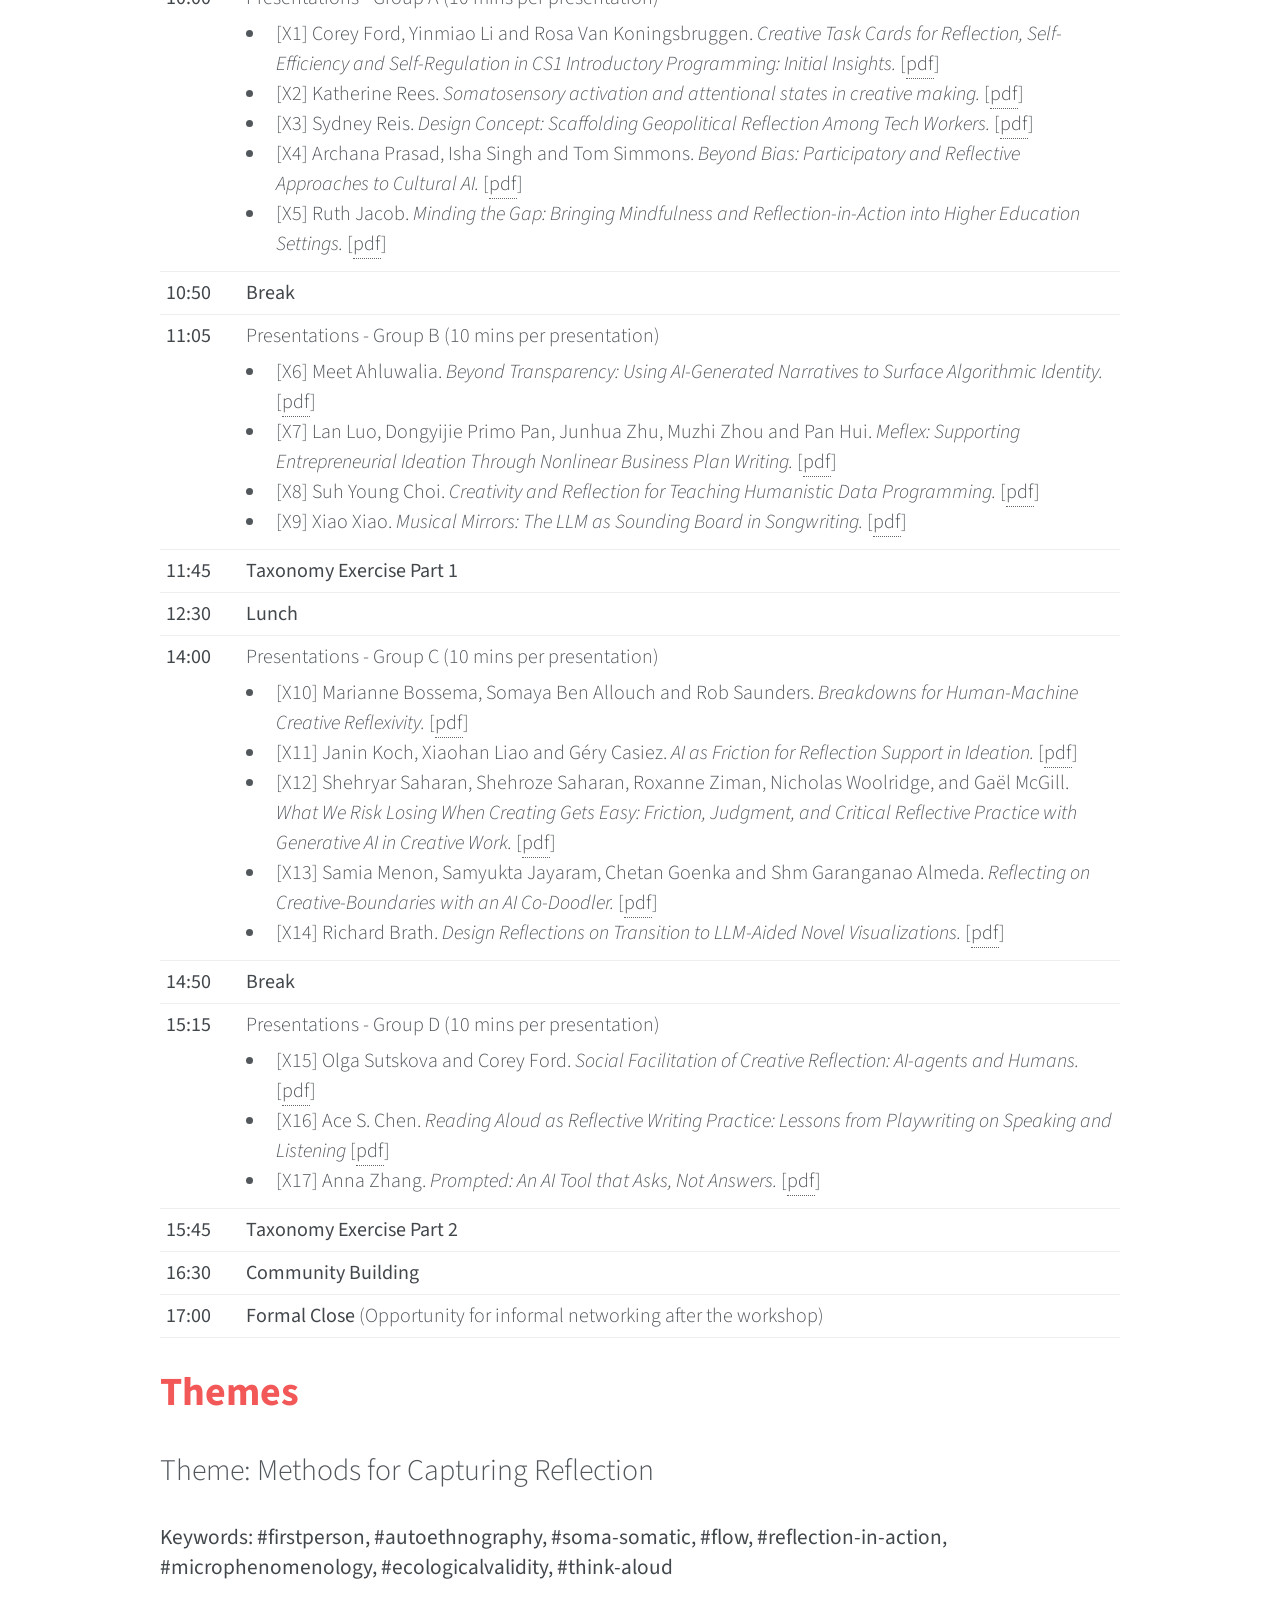
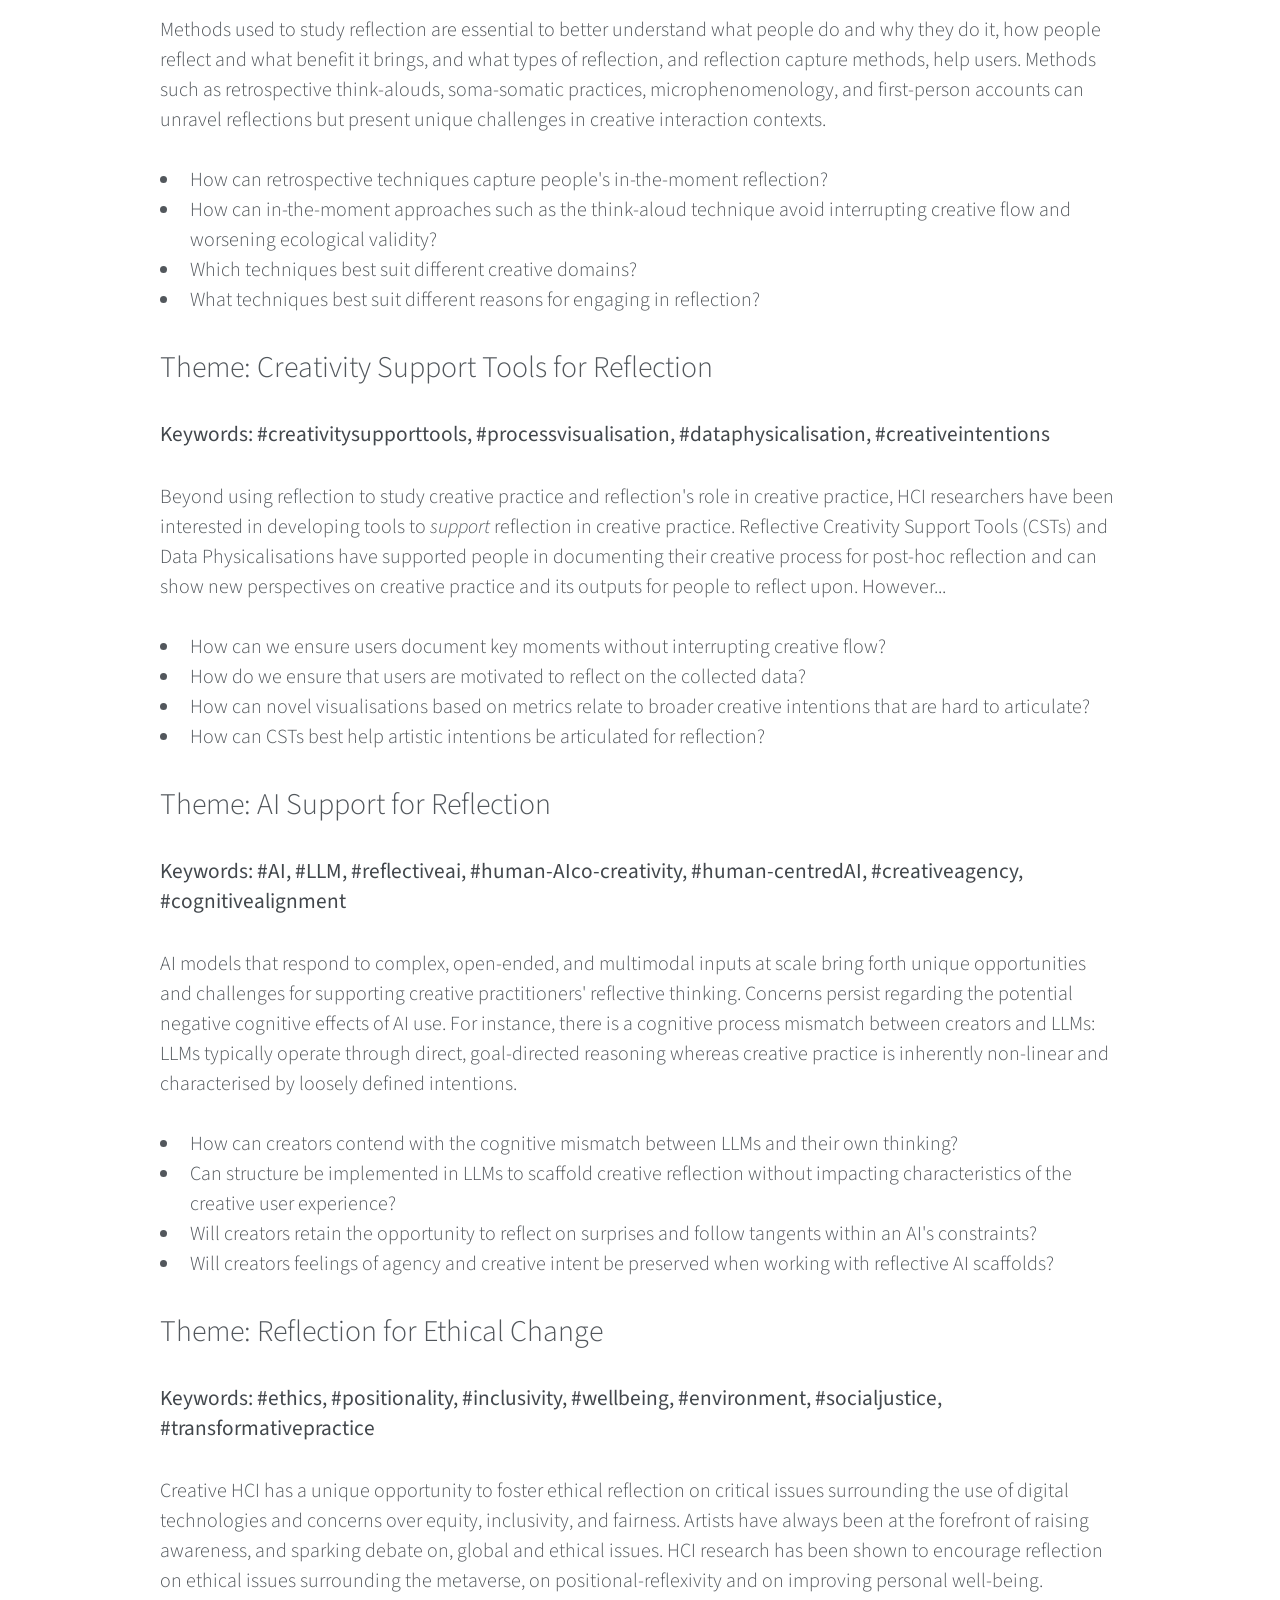
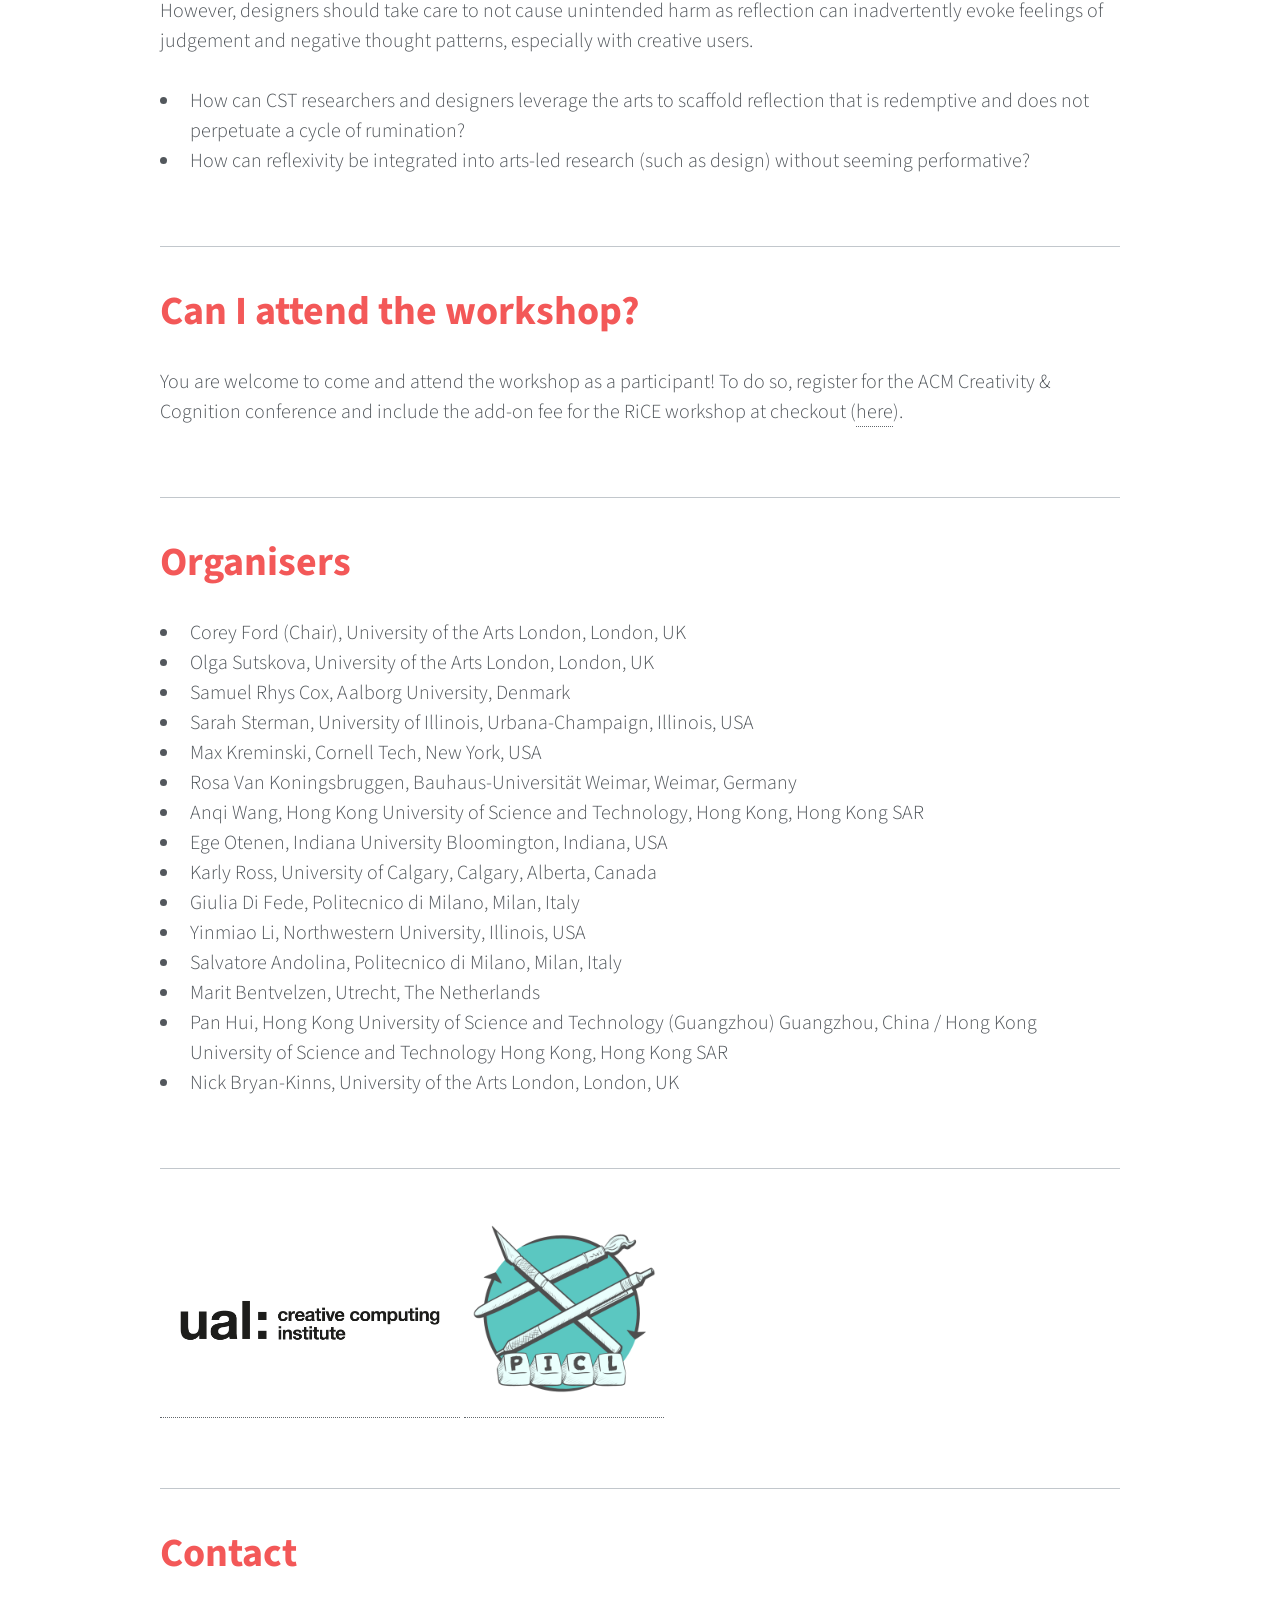
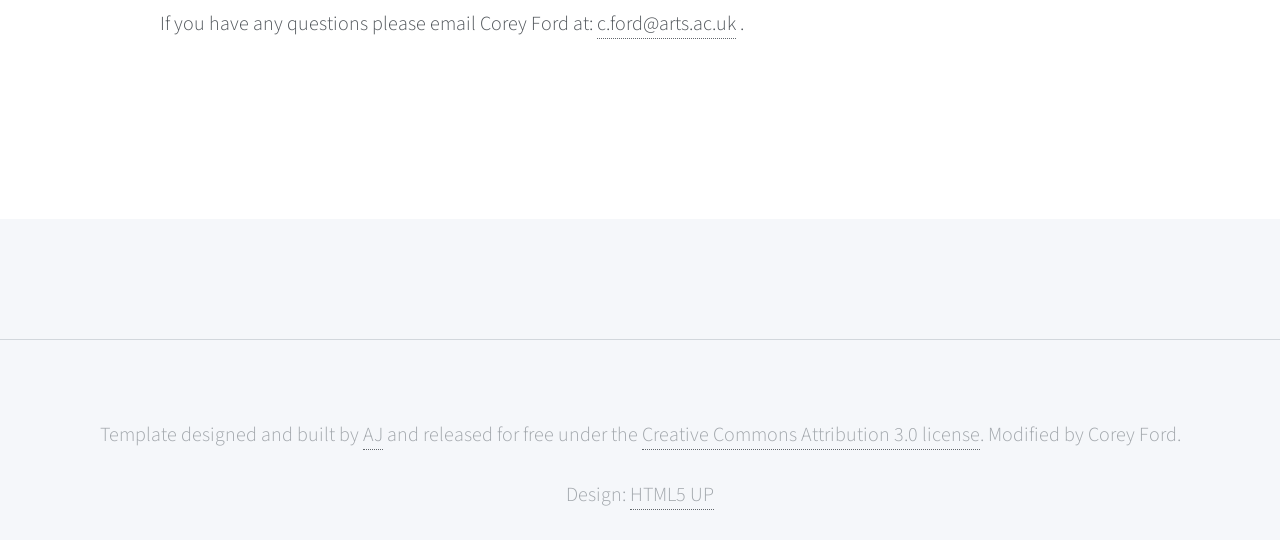
==== commit 0e9ced09: "Mod schedule nad paper proceedings" ====
--- a/index.html
+++ b/index.html
@@ -168,14 +168,14 @@
     </tr>
 
     <tr>
-      <td style="vertical-align:top;"><b>15:05</b></td>
+      <td style="vertical-align:top;"><b>15:15</b></td>
       <td>
         Presentations - Group D (10 mins per presentation)
         <ul style="margin: 0.3em 0;">
           <li>[X15] Olga Sutskova and Corey Ford. <i>Social Facilitation of Creative Reflection: AI-agents and Humans.</i> [<a href="pre-workshop/rice2026-paperX15.pdf">pdf</a>]</li>
           <li>[X16] Ace S. Chen. <i>Reading Aloud as Reflective Writing Practice: Lessons from Playwriting on Speaking and Listening</i> [<a href="pre-workshop/rice2026-paperX16.pdf">pdf</a>]</li>
-          <li>[X17] Sarah Anne Brown. <i>Where to Look for Reflection in Writing Tasks: Challenges and Perspectives from a Study on Interactive Story Authoring for Mental Health.</i> [<a href="pre-workshop/rice2026-paperX17.pdf">pdf</a>]</li>
-          <li>[X18] Anna Zhang. <i>Prompted: An AI Tool that Asks, Not Answers.</i> [<a href="pre-workshop/rice2026-paperX1.pdf">pdf</a>]</li>
+          <!-- <li>[X17] Sarah Anne Brown. <i>Where to Look for Reflection in Writing Tasks: Challenges and Perspectives from a Study on Interactive Story Authoring for Mental Health.</i> [<a href="pre-workshop/rice2026-paperX17.pdf">pdf</a>]</li> -->
+          <li>[X17] Anna Zhang. <i>Prompted: An AI Tool that Asks, Not Answers.</i> [<a href="pre-workshop/rice2026-paperX17.pdf">pdf</a>]</li>
         </ul>
       </td>
     </tr>
